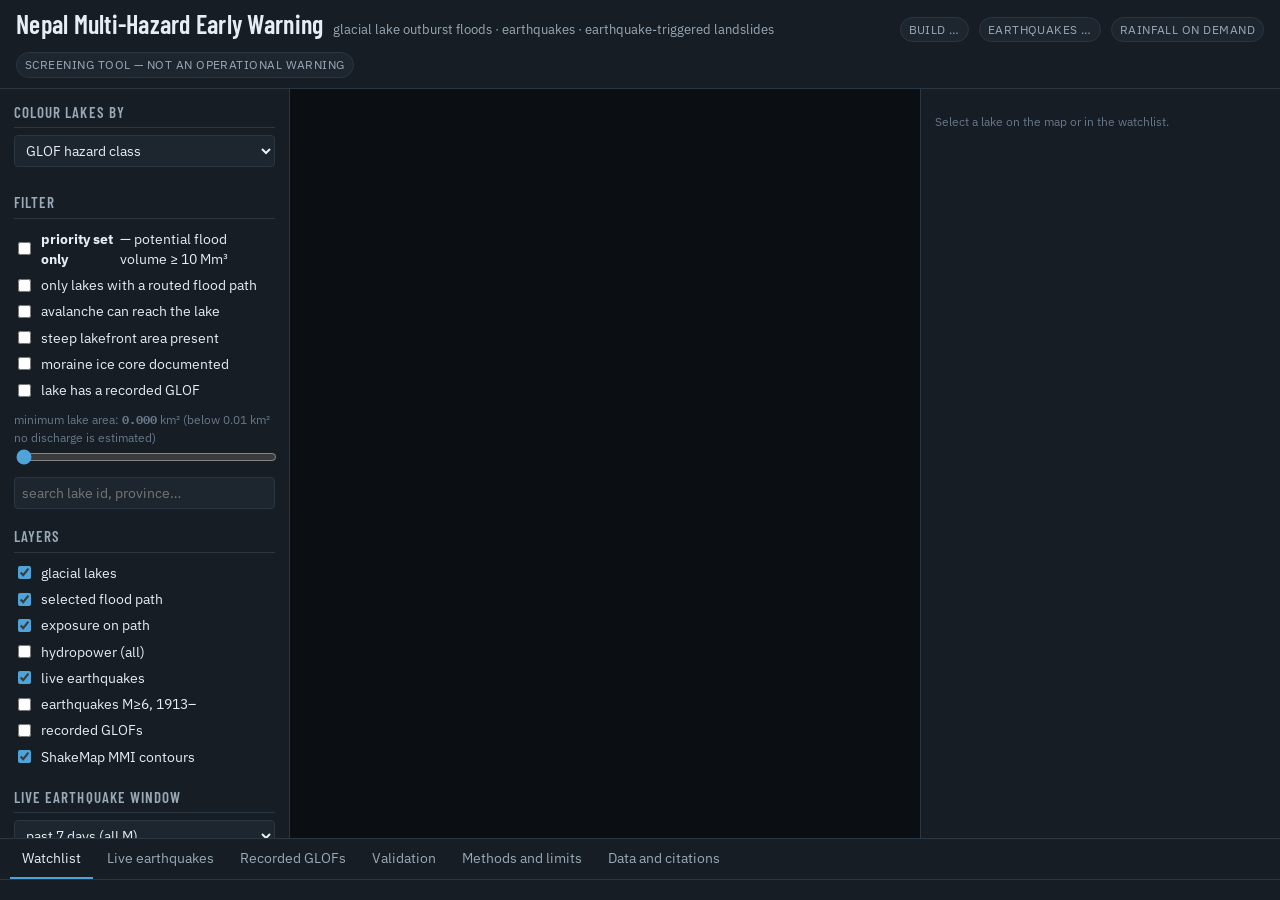
==== src/template.html @ f64e6193 "Add files via upload" ====
<!DOCTYPE html>
<html lang="en">
<head>
<meta charset="utf-8">
<meta name="viewport" content="width=device-width, initial-scale=1">
<title>Nepal Multi-Hazard Early Warning — glacial lakes, earthquakes, landslides</title>
<meta name="description" content="Screening-level early warning system for glacial lake outburst floods, earthquakes and earthquake-triggered landslides in Nepal. Built from published methods on open data.">
<link rel="icon" href="data:image/svg+xml,%3Csvg xmlns='http://www.w3.org/2000/svg' viewBox='0 0 32 32'%3E%3Crect width='32' height='32' fill='%230f1419'/%3E%3Cpath d='M3 24 L11 9 L17 19 L21 13 L29 24 Z' fill='%234ea3d8'/%3E%3Ccircle cx='11' cy='13' r='2.6' fill='%23e0b83a'/%3E%3C/svg%3E">
<link rel="preconnect" href="https://fonts.googleapis.com">
<link rel="preconnect" href="https://fonts.gstatic.com" crossorigin>
<link href="https://fonts.googleapis.com/css2?family=Barlow+Condensed:wght@400;500;600&family=IBM+Plex+Sans:wght@400;450;600&family=IBM+Plex+Mono:wght@400;500&display=swap" rel="stylesheet">
<link rel="stylesheet" href="vendor/leaflet/leaflet.css">
<style>
:root{
  --bg:#0f1419; --panel:#161d24; --panel2:#1d262f; --line:#2a3642;
  --ink:#e6edf3; --ink2:#9aa9b7; --ink3:#68788a;
  --accent:#4ea3d8; --accent2:#7fd1b9;
  --h-vhigh:#c1352b; --h-high:#e07a2d; --h-mod:#d8bc45; --h-low:#4a7f6e; --h-na:#3c4855;
  --warn:#e0b83a; --bad:#d4544a; --ok:#5fae8f;
}
*{box-sizing:border-box}
html,body{margin:0;height:100%}
body{background:var(--bg);color:var(--ink);font:15px/1.5 "IBM Plex Sans",system-ui,-apple-system,Segoe UI,sans-serif;-webkit-font-smoothing:antialiased}
h1,h2,h3,h4{font-family:"Barlow Condensed",Impact,sans-serif;font-weight:600;letter-spacing:.01em;margin:0}
code,.mono,td.num,.kv b{font-family:"IBM Plex Mono",ui-monospace,Menlo,monospace;font-variant-numeric:tabular-nums}
a{color:var(--accent)}
button,select,input{font:inherit;color:inherit}

#app{display:grid;grid-template-rows:auto 1fr auto;height:100%;min-width:0;overflow:hidden}
header{display:flex;align-items:baseline;gap:10px;flex-wrap:wrap;padding:10px 16px;background:var(--panel);border-bottom:1px solid var(--line);min-width:0}
header h1{font-size:26px;line-height:1.1}
header .sub{color:var(--ink2);font-size:13px}
header .spacer{flex:1}
.pill{font-size:11.5px;letter-spacing:.04em;text-transform:uppercase;padding:3px 8px;border:1px solid var(--line);border-radius:99px;color:var(--ink2);background:var(--panel2);white-space:nowrap}
.pill.live{border-color:#2f5d4a;color:var(--ok)}
.pill.stale{border-color:#5d4a2f;color:var(--warn)}
.pill.err{border-color:#5d2f2f;color:var(--bad)}

main{display:grid;grid-template-columns:290px minmax(0,1fr) 360px;min-height:0;min-width:0}
@media (max-width:1200px){main{grid-template-columns:250px 1fr}#detail{display:none}}
@media (max-width:820px){
  html,body{height:auto}
  #app{height:auto;overflow:visible;display:block}
  main{display:block}
  aside{border-right:0;border-bottom:1px solid var(--line);max-height:none;overflow:visible}
  #detail{display:block;border-left:0;border-top:1px solid var(--line)}
  #map{height:58vh;min-height:320px}
  #bottom{max-height:none;border-top:1px solid var(--line)}
  #tabbody{max-height:60vh}
  header{gap:7px}
  header h1{font-size:21px}
  header .pill{font-size:10.5px;padding:2px 7px}
  #controls section.blk:nth-of-type(n+4){display:none}
}

aside{background:var(--panel);border-right:1px solid var(--line);overflow:auto;padding:12px 14px;min-width:0}
#map{min-width:0}
#detailBody{min-width:0;overflow-wrap:anywhere}
#detail{border-right:0;border-left:1px solid var(--line)}
#detail table{table-layout:fixed}
#detail td:first-child{white-space:normal}
section.blk{margin-bottom:16px}
section.blk>h3{font-size:15px;text-transform:uppercase;letter-spacing:.07em;color:var(--ink2);margin-bottom:7px;border-bottom:1px solid var(--line);padding-bottom:4px}
label.row{display:flex;align-items:center;gap:7px;padding:3px 0;font-size:13.5px;cursor:pointer}
label.row input{accent-color:var(--accent)}
select,input[type=search]{width:100%;background:var(--panel2);border:1px solid var(--line);border-radius:4px;padding:5px 7px;font-size:13.5px}
input[type=range]{width:100%;accent-color:var(--accent)}
.legend{display:flex;flex-direction:column;gap:3px;font-size:13px}
.legend i{width:13px;height:13px;border-radius:3px;display:inline-block;margin-right:7px;vertical-align:-2px}
.muted{color:var(--ink3);font-size:12px;line-height:1.45}

#map{background:#0b0f13}
.leaflet-container{background:#0b0f13;font:inherit}
.leaflet-popup-content-wrapper,.leaflet-popup-tip{background:var(--panel2);color:var(--ink);border:1px solid var(--line);box-shadow:0 6px 22px rgba(0,0,0,.5)}
.leaflet-popup-content{margin:9px 11px;font-size:13px}
.leaflet-bar a{background:var(--panel2);color:var(--ink);border-color:var(--line)}
.leaflet-bar a:hover{background:var(--panel)}
.leaflet-control-attribution{background:rgba(15,20,25,.82)!important;color:var(--ink3)!important;font-size:10.5px}
.leaflet-control-attribution a{color:var(--ink2)!important}

.hbadge{display:inline-block;padding:1px 7px;border-radius:3px;font-size:11.5px;letter-spacing:.03em;text-transform:uppercase;color:#0f1419;font-weight:600}
.h-vhigh{background:var(--h-vhigh);color:#fff}.h-high{background:var(--h-high)}.h-mod{background:var(--h-mod)}
.h-low{background:var(--h-low);color:#fff}.h-na{background:var(--h-na);color:var(--ink2)}

.kv{display:grid;grid-template-columns:minmax(0,1fr) auto;gap:2px 10px;font-size:13px;margin:6px 0}
.kv span{color:var(--ink2)}
.kv b{font-weight:500}
.band{color:var(--ink3);font-size:11.5px}

#bottom{background:var(--panel);border-top:1px solid var(--line);max-height:42vh;display:flex;flex-direction:column;min-width:0}
#tabs{display:flex;gap:2px;padding:0 10px;border-bottom:1px solid var(--line);flex-wrap:wrap}
#tabs button{background:none;border:0;border-bottom:2px solid transparent;padding:9px 12px;color:var(--ink2);cursor:pointer;font-size:13.5px}
#tabs button.on{color:var(--ink);border-bottom-color:var(--accent)}
#tabbody{overflow:auto;padding:10px 14px;min-width:0;max-width:100%}
table{width:100%;border-collapse:collapse;font-size:12.5px}
th,td{text-align:left;padding:4px 8px;border-bottom:1px solid var(--line);white-space:nowrap}
th{position:sticky;top:0;background:var(--panel);color:var(--ink2);font-weight:500;cursor:pointer;font-size:11.5px;letter-spacing:.04em;text-transform:uppercase;z-index:2}
td.num{text-align:right}
tbody tr:hover{background:var(--panel2);cursor:pointer}
tbody tr.sel{background:#1f2f3c}
.prose{max-width:82ch;font-size:13.5px;color:var(--ink)}
.prose h4{font-size:15px;margin:14px 0 4px;color:var(--ink)}
.prose p{margin:6px 0;color:var(--ink2)}
.prose ul{margin:6px 0 6px 18px;padding:0;color:var(--ink2)}
.prose li{margin:3px 0}
.prose .cite{color:var(--ink3);font-size:12.5px}
.callout{border-left:3px solid var(--warn);background:#1b1e14;padding:9px 12px;margin:10px 0;color:#e8dfae;font-size:13px}
.callout.bad{border-color:var(--bad);background:#1e1514;color:#f0cbc6}
.spark{display:block;width:100%;height:44px}
.btn{background:var(--panel2);border:1px solid var(--line);border-radius:4px;padding:4px 9px;font-size:12.5px;cursor:pointer;color:var(--ink2)}
.btn:hover{color:var(--ink);border-color:var(--accent)}
.eqdot{border-radius:50%;border:1px solid rgba(255,255,255,.55)}
.loading{color:var(--ink3);font-size:12.5px}
</style>
</head>
<body>
<div id="app">
<header>
  <h1>Nepal Multi-Hazard Early Warning</h1>
  <span class="sub">glacial lake outburst floods &middot; earthquakes &middot; earthquake-triggered landslides</span>
  <span class="spacer"></span>
  <span class="pill" id="pill-build">build …</span>
  <span class="pill" id="pill-eq">earthquakes …</span>
  <span class="pill" id="pill-rain">rainfall on demand</span>
  <span class="pill" id="pill-screen">screening tool — not an operational warning</span>
</header>

<main>
  <aside id="controls">
    <section class="blk">
      <h3>Colour lakes by</h3>
      <select id="colourBy">
        <option value="hazard">GLOF hazard class</option>
        <option value="risk">Risk (hazard × downstream impact)</option>
        <option value="qp_m3s">Estimated peak discharge</option>
        <option value="pfv_Mm3">Potential flood volume</option>
        <option value="pop_high">People in 1 km corridor</option>
        <option value="priority">Priority set (PFV ≥ 10 Mm³)</option>
      </select>
      <div class="legend" id="legend" style="margin-top:8px"></div>
    </section>

    <section class="blk">
      <h3>Filter</h3>
      <label class="row"><input type="checkbox" id="fPriority"> <b>priority set only</b> — potential flood volume ≥ 10 Mm³</label>
      <label class="row"><input type="checkbox" id="fOnlyRouted"> only lakes with a routed flood path</label>
      <label class="row"><input type="checkbox" id="fAva"> avalanche can reach the lake</label>
      <label class="row"><input type="checkbox" id="fSla"> steep lakefront area present</label>
      <label class="row"><input type="checkbox" id="fIce"> moraine ice core documented</label>
      <label class="row"><input type="checkbox" id="fPast"> lake has a recorded GLOF</label>
      <div style="margin-top:8px">
        <div class="muted">minimum lake area: <b id="areaLbl" class="mono">0.000</b> km² <span class="band">(below 0.01 km² no discharge is estimated)</span></div>
        <input type="range" id="fArea" min="0" max="100" value="0">
      </div>
      <div style="margin-top:6px"><input type="search" id="fSearch" placeholder="search lake id, province…"></div>
      <div class="muted" id="filterCount" style="margin-top:6px"></div>
    </section>

    <section class="blk">
      <h3>Layers</h3>
      <label class="row"><input type="checkbox" id="lLakes" checked> glacial lakes</label>
      <label class="row"><input type="checkbox" id="lRoute" checked> selected flood path</label>
      <label class="row"><input type="checkbox" id="lExp" checked> exposure on path</label>
      <label class="row"><input type="checkbox" id="lHydro"> hydropower (all)</label>
      <label class="row"><input type="checkbox" id="lEq" checked> live earthquakes</label>
      <label class="row"><input type="checkbox" id="lEqHist"> earthquakes M≥6, 1913–</label>
      <label class="row"><input type="checkbox" id="lGlof"> recorded GLOFs</label>
      <label class="row"><input type="checkbox" id="lMmi" checked> ShakeMap MMI contours</label>
    </section>

    <section class="blk">
      <h3>Live earthquake window</h3>
      <select id="eqWindow">
        <option value="day">past 24 hours (all M)</option>
        <option value="week" selected>past 7 days (all M)</option>
        <option value="month">past 30 days (M≥4.5)</option>
      </select>
      <div class="muted" style="margin-top:6px">USGS real-time feeds, fetched by your browser. Nothing is stored.</div>
    </section>

    <section class="blk">
      <h3>What this is</h3>
      <p class="muted">A screening assessment of 1,429 Nepalese glacial lakes built entirely from published methods and open data, combined with live earthquake and precipitation feeds. Every number is reproducible from the pipeline in <code>src/</code>.</p>
      <p class="muted">It is <b>not</b> a forecast and <b>not</b> an operational warning service. See the Methods and limits tab.</p>
    </section>
  </aside>

  <div id="map"></div>

  <aside id="detail">
    <div id="detailBody"><p class="muted">Select a lake on the map or in the watchlist.</p></div>
  </aside>
</main>

<div id="bottom">
  <div id="tabs">
    <button data-tab="watch" class="on">Watchlist</button>
    <button data-tab="live">Live earthquakes</button>
    <button data-tab="glof">Recorded GLOFs</button>
    <button data-tab="valid">Validation</button>
    <button data-tab="methods">Methods and limits</button>
    <button data-tab="sources">Data and citations</button>
  </div>
  <div id="tabbody"></div>
</div>
</div>

<script src="vendor/leaflet/leaflet.js"></script>
<script src="data/summary.js"></script>
<script src="data/lakes.js"></script>
<script src="data/routes.js"></script>
<script src="data/exposure.js"></script>
<script src="data/eq_history.js"></script>
<script src="data/glof_history.js"></script>
<script src="data/validation.js"></script>
<script>
/* ------------------------------------------------------------------ state */
const S = {
  summary: window.SUMMARY || null,
  lakes: (window.LAKES && window.LAKES.features) || [],
  routes: window.ROUTES || {},
  expo: window.EXPOSURE || [],
  eqHist: window.EQ_HISTORY || [],
  glofHist: window.GLOF_HISTORY || [],
  valid: window.VALIDATION || null,
  sel: null, live: [], mmi: null, tab: 'watch', sort: {k:'pfv_Mm3', dir:-1},
};
const expoById = {}; S.expo.forEach(o => expoById[o.i] = o);
const HCLASS = {'very high':'h-vhigh','high':'h-high','moderate':'h-mod','low':'h-low'};
const HCOL = {'very high':'#c1352b','high':'#e07a2d','moderate':'#d8bc45','low':'#4a7f6e'};
const HORD = {'very high':3,'high':2,'moderate':1,'low':0};
const fmt = (v,d=0) => (v===null||v===undefined||Number.isNaN(v)) ? '—'
  : Number(v).toLocaleString('en-GB',{maximumFractionDigits:d, minimumFractionDigits:d});
const esc = s => String(s==null?'':s).replace(/[&<>"]/g, c => ({'&':'&amp;','<':'&lt;','>':'&gt;','"':'&quot;'}[c]));

/* ------------------------------------------------------------------- map */
const map = L.map('map', {preferCanvas:true, zoomControl:true, worldCopyJump:false})
  .setView([28.3, 84.2], 7);
L.tileLayer('https://{s}.basemaps.cartocdn.com/dark_all/{z}/{x}/{y}{r}.png', {
  maxZoom:17, attribution:'&copy; OpenStreetMap contributors &copy; CARTO | lakes: Nepal Cryosphere Inventory | DEM: Copernicus GLO-30 | rivers: HydroRIVERS | population: WorldPop | earthquakes: USGS'
}).addTo(map);

const gLakes = L.layerGroup().addTo(map);
const gRoute = L.layerGroup().addTo(map);
const gExp   = L.layerGroup().addTo(map);
const gHydro = L.layerGroup();
const gEq    = L.layerGroup().addTo(map);
const gEqH   = L.layerGroup();
const gGlof  = L.layerGroup();
const gMmi   = L.layerGroup().addTo(map);

/* ---------------------------------------------------------------- colour */
function scaleColour(v, stops, cols){
  if (v === null || v === undefined) return '#3c4855';
  for (let i = stops.length-1; i >= 0; i--) if (v >= stops[i]) return cols[i];
  return cols[0];
}
const SEQ = ['#2b4a5c','#356b7d','#4ea3d8','#e0b83a','#e07a2d','#c1352b'];
const SCALES = {
  qp_m3s:  {stops:[0,250,1000,3000,8000,20000], unit:'m³/s', label:'Peak discharge (median estimate)'},
  pfv_Mm3: {stops:[0,1,5,10,25,50],             unit:'Mm³',  label:'Potential flood volume (Fujita et al. 2013)'},
  pop_high:{stops:[0,1000,10000,50000,200000,500000], unit:'people', label:'People within 1 km of the routed path'},
};
function lakeColour(p){
  const by = S.colourBy;
  if (by === 'hazard') return HCOL[p.hazard] || '#3c4855';
  if (by === 'risk')   return HCOL[p.risk]   || '#3c4855';
  if (by === 'priority') return p.priority ? '#c1352b' : '#3c4855';
  const sc = SCALES[by];
  return scaleColour(p[by], sc.stops, SEQ);
}
function drawLegend(){
  const by = S.colourBy, el = document.getElementById('legend');
  if (by === 'hazard' || by === 'risk'){
    el.innerHTML = ['very high','high','moderate','low'].map(k =>
      `<div><i style="background:${HCOL[k]}"></i>${k}</div>`).join('')
      + `<div><i style="background:#3c4855"></i>not assessed</div>`
      + (by==='risk' ? `<p class="muted">Risk needs a routed flood path; lakes without one are shown unassessed.</p>` : '');
  } else if (by === 'priority'){
    el.innerHTML = `<div><i style="background:#c1352b"></i>PFV ≥ 10 Mm³ — investigate</div>`
      + `<div><i style="background:#3c4855"></i>below the threshold</div>`
      + `<p class="muted">Fujita et al. (2013) identified 49 Himalayan lakes above 10 Mm³, "a comparable volume to that of recorded major GLOFs", and propose this as the screening criterion for which lakes need detailed investigation. A potential flood volume of zero means the DEM finds no steep lakefront — see the Validation tab for why that is not the same as safe.</p>`;
  } else {
    const sc = SCALES[by];
    el.innerHTML = `<div class="muted" style="margin-bottom:4px">${sc.label}</div>` +
      sc.stops.map((s,i) => `<div><i style="background:${SEQ[i]}"></i>≥ ${fmt(s)} ${sc.unit}</div>`).reverse().join('')
      + `<div><i style="background:#3c4855"></i>no estimate</div>`;
  }
}

/* --------------------------------------------------------------- filters */
function passes(p){
  const f = S.filters;
  if (f.priority && !p.priority) return false;
  if (f.routed && !S.routes[p.id]) return false;
  if (f.ava && !p.avalanche) return false;
  if (f.sla && !(p.sla_area_km2 > 0)) return false;
  if (f.ice && !p.ice_cored) return false;
  if (f.past && !p.past_glof) return false;
  if (p.area_km2 < f.area) return false;
  if (f.q){
    const hay = `${p.id} ${p.name||''} ${p.prov||''} ${p.district||''} ${p.typ||''} ${p.hazard||''}`.toLowerCase();
    if (!hay.includes(f.q)) return false;
  }
  return true;
}
function readFilters(){
  const areaMax = 0.5, v = +document.getElementById('fArea').value;
  const area = areaMax*Math.pow(v/100, 2);
  document.getElementById('areaLbl').textContent = area.toFixed(3);
  S.filters = {
    priority: document.getElementById('fPriority').checked,
    routed: document.getElementById('fOnlyRouted').checked,
    ava: document.getElementById('fAva').checked,
    sla: document.getElementById('fSla').checked,
    ice: document.getElementById('fIce').checked,
    past: document.getElementById('fPast').checked,
    area, q: document.getElementById('fSearch').value.trim().toLowerCase(),
  };
}

/* ----------------------------------------------------------- lake layer */
let lakeLayer = null;
function renderLakes(){
  gLakes.clearLayers();
  const shown = S.lakes.filter(f => passes(f.properties));
  S.shown = shown;
  document.getElementById('filterCount').textContent =
    `${shown.length} of ${S.lakes.length} lakes shown`;
  if (!document.getElementById('lLakes').checked) { renderTab(); return; }
  lakeLayer = L.geoJSON({type:'FeatureCollection', features:shown}, {
    renderer: L.canvas({padding:0.4}),
    style: f => ({color:'#0b0f13', weight:0.6, fillColor:lakeColour(f.properties),
                  fillOpacity:0.92, opacity:0.9}),
    onEachFeature: (f, lyr) => {
      lyr.on('click', () => select(f.properties.id));
      lyr.bindTooltip(() => tip(f.properties), {sticky:true, direction:'top'});
    }
  }).addTo(gLakes);
  renderTab();
}
function tip(p){
  return `<b>${esc(p.name || p.id)}</b><br>${fmt(p.area_km2,3)} km² · ${fmt(p.z)} m`
    + `<br>hazard <span class="hbadge ${HCLASS[p.hazard]}">${p.hazard}</span>`
    + (p.risk ? ` risk <span class="hbadge ${HCLASS[p.risk]}">${p.risk}</span>` : '')
    + (p.qp_m3s ? `<br>Qp ≈ ${fmt(p.qp_m3s)} m³/s` : '');
}

/* -------------------------------------------------------- selection pane */
function select(id, fly){
  S.sel = id;
  const f = S.lakes.find(x => x.properties.id === id);
  if (!f) return;
  const p = f.properties, r = S.routes[id];
  gRoute.clearLayers(); gExp.clearLayers();
  if (r && document.getElementById('lRoute').checked){
    L.polyline(r.path.map(c => [c[1], c[0]]), {color:'#4ea3d8', weight:3, opacity:.9})
      .addTo(gRoute);
    L.polyline(r.path.map(c => [c[1], c[0]]), {color:'#4ea3d8', weight:11, opacity:.14})
      .addTo(gRoute);
  }
  if (r && document.getElementById('lExp').checked){
    (r.exp||[]).forEach(([i, km, off]) => {
      const o = expoById[i]; if (!o) return;
      const col = {hydropower:'#e0b83a', health:'#7fd1b9', places:'#e6edf3',
                   bridges:'#9aa9b7', borders:'#c9a0dc'}[o.kind] || '#9aa9b7';
      L.circleMarker([o.lat, o.lon], {radius:o.kind==='hydropower'?6:4, color:'#0b0f13',
        weight:1, fillColor:col, fillOpacity:.95, className:'eqdot'})
        .bindPopup(`<b>${esc(o.name||o.sub||o.kind)}</b><br>${esc(o.kind)}${o.sub?' · '+esc(o.sub):''}`
          + `<br>${fmt(km,1)} km downstream, ${fmt(off)} m from channel`
          + `<br>arrival ${travelText(km)}`)
        .addTo(gExp);
    });
  }
  if (fly){
    const b = L.geoJSON(f).getBounds();
    map.fitBounds(r ? L.latLngBounds(b).extend(L.polyline(r.path.map(c=>[c[1],c[0]])).getBounds()) : b,
      {padding:[40,40], maxZoom:12});
  }
  renderDetail(p, r);
  renderTab();
}
function travelText(km){
  const vs = (S.summary && S.summary.thresholds.front_velocity_ms) || [2,5,10];
  const t = v => { const m = km*1000/v/60; return m < 90 ? `${m.toFixed(0)} min` : `${(m/60).toFixed(1)} h`; };
  return `${t(vs[vs.length-1])}–${t(vs[0])} (central ${t(vs[1])})`;
}

function renderDetail(p, r){
  const el = document.getElementById('detailBody');
  const trig = [];
  if (p.avalanche) trig.push(`snow/ice avalanche can reach the lake${p.ava_volume_Mm3?` (≈${fmt(p.ava_volume_Mm3,2)} Mm³ source)`:''}`);
  if (p.rockfall)  trig.push('rockfall/landslide can reach the lake');
  if (p.upstream_glof) trig.push('another glacial lake lies upstream');
  if (p.sla_area_km2 > 0) trig.push(`steep lakefront area ${fmt(p.sla_area_km2,3)} km² (max ${fmt(p.sla_max_angle,1)}°)`);
  if (p.ice_cored) trig.push('moraine ice core documented in the literature');

  el.innerHTML = `
   <h2 style="font-size:20px">${esc(p.name || p.id)}</h2>
   ${p.name?`<div class="band mono">${esc(p.id)}</div>`:''}
   <div class="muted">${esc(p.typ||'glacial lake')} · ${esc(p.district||'—')} district, ${esc(p.prov||'—')} · ${fmt(p.z)} m a.s.l.</div>
   <div style="margin:8px 0">
     <span class="hbadge ${HCLASS[p.hazard]}">hazard ${p.hazard}</span>
     ${p.impact?`<span class="hbadge ${HCLASS[p.impact]}">impact ${p.impact}</span>`:''}
     ${p.risk?`<span class="hbadge ${HCLASS[p.risk]}">risk ${p.risk}</span>`:''}
     ${p.priority?`<span class="hbadge h-vhigh">priority set</span>`:''}
   </div>

   <section class="blk"><h3>Triggers identified</h3>
     ${trig.length ? `<ul style="margin:4px 0 0 18px;padding:0;font-size:13px;color:var(--ink2)">${trig.map(t=>`<li>${t}</li>`).join('')}</ul>`
       : `<p class="muted">No trigger mechanism identified from terrain. Buried ice in the moraine is not assessable from a DEM, so this is a lower bound.</p>`}
   </section>

   <section class="blk"><h3>If it drained</h3>
     <div class="kv">
       <span>lake area</span><b>${fmt(p.area_km2,3)} km²</b>
       <span>maximum depth</span><b>${fmt(p.depth_m)} m</b>
       <span class="band">95% interval</span><span class="band">${fmt(p.depth_lo)}–${fmt(p.depth_hi)} m</span>
       <span>lake volume</span><b>${fmt(p.volume_Mm3,1)} Mm³</b>
       <span>potential flood volume</span><b>${fmt(p.pfv_Mm3,1)} Mm³</b>
       <span class="band">±26% (Fujita et al. 2013)</span><span class="band">${fmt(p.pfv_lo_Mm3,1)}–${fmt(p.pfv_hi_Mm3,1)} Mm³</span>
       <span class="band">lowering height Hp${p.hp_capped?' (≥ search limit)':''}</span><span class="band">${fmt(p.hp_m,1)} m · Dm ${fmt(p.dm_fujita_m,1)} m</span>
       <span>peak discharge</span><b>${fmt(p.qp_m3s)} m³/s</b>
       <span class="band">95% interval</span><span class="band">${fmt(p.qp_lo)}–${fmt(p.qp_hi)} m³/s</span>
       ${p.qp_over_mean_flow?`<span>versus mean river flow</span><b>×${fmt(p.qp_over_mean_flow)}</b>`:''}
     </div>
     <p class="muted">Two independent volume estimates are shown because they disagree by design: the lake volume comes from a bathymetric depth–area regression, the potential flood volume from how far the lake surface could fall before its steep lakefront disappears.</p>
   </section>

   ${r ? `
   <section class="blk"><h3>Downstream</h3>
     <div class="kv">
       <span>routed path</span><b>${fmt(r.km,1)} km</b>
       <span>people within 1 km</span><b>${fmt(p.pop_low)}–${fmt(p.pop_high)}</b>
       <span>settlements</span><b>${fmt(p.n_settlements)}</b>
       <span>hydropower</span><b>${fmt(p.n_hydropower)}</b>
       <span>health facilities</span><b>${fmt(p.n_health)}</b>
       <span>bridges</span><b>${fmt(p.n_bridges)}</b>
     </div>
     <table style="margin-top:6px"><thead><tr><th>place</th><th>km</th><th>arrival</th></tr></thead><tbody>
     ${(r.exp||[]).filter(([i])=>{const o=expoById[i];return o && (o.kind==='places'||o.kind==='hydropower'||o.kind==='health') && o.name;})
        .slice(0,14).map(([i,km]) => {const o=expoById[i];
          return `<tr><td>${esc(o.name)} <span class="band">${esc(o.sub||o.kind)}</span></td><td class="num">${fmt(km,1)}</td><td class="num">${travelText(km)}</td></tr>`;}).join('')
       || `<tr><td colspan="3" class="muted">No named settlement, clinic or plant mapped within 1 km of the path.</td></tr>`}
     </tbody></table>
     <p class="muted">Arrival times are path length divided by a constant surge-front velocity of 10, 5 and 2 m s⁻¹. The 4–5 m s⁻¹ central figure is the observed front velocity of the 1985 Dig Tsho flood. No attenuation or channel storage is modelled.</p>
   </section>` : `<section class="blk"><h3>Downstream</h3><p class="muted">No flood path was routed for this lake: its hazard class and size put it below the routing threshold.</p></section>`}

   <section class="blk"><h3>Rainfall and shaking</h3>
     <div id="wx"><button class="btn" id="wxBtn">load 7-day rainfall for this lake</button></div>
     <div class="kv" style="margin-top:8px">
       <span>catalogued M≥5 within 50 km</span><b>${fmt(p.eq_n_m5_within_50km)}</b>
       <span>catalogued M≥6 within 100 km</span><b>${fmt(p.eq_n_m6_within_100km)}</b>
       <span>nearest catalogued M≥6</span><b>${fmt(p.eq_nearest_m6_km,1)} km</b>
     </div>
   </section>

   <section class="blk"><h3>Lake change</h3>
     <div class="kv">
       <span>area change</span><b>${p.area_change_pct==null?'—':fmt(p.area_change_pct,1)+' %'}</b>
       <span>class</span><b>${esc(p.change_class||'—')}</b>
       <span>distance to glacier</span><b>${p.dist_glacier_m==null?'—':fmt(p.dist_glacier_m)+' m'}</b>
       <span>recorded GLOF</span><b>${p.past_glof?'yes':'no'}</b>
     </div>
   </section>`;

  const btn = document.getElementById('wxBtn');
  if (btn) btn.onclick = () => loadRain(p);
}

/* ----------------------------------------------------------- rainfall */
async function loadRain(p){
  const f = S.lakes.find(x => x.properties.id === p.id);
  const c = L.geoJSON(f).getBounds().getCenter();
  const box = document.getElementById('wx');
  box.innerHTML = '<span class="loading">fetching Open-Meteo…</span>';
  const url = `${(S.summary&&S.summary.live_feeds.open_meteo)||'https://api.open-meteo.com/v1/forecast'}`
    + `?latitude=${c.lat.toFixed(3)}&longitude=${c.lng.toFixed(3)}`
    + `&daily=precipitation_sum,temperature_2m_max&past_days=7&forecast_days=5&timezone=Asia%2FKathmandu`;
  try{
    const r = await fetch(url); if (!r.ok) throw new Error('HTTP '+r.status);
    const d = await r.json();
    const days = d.daily.time, pr = d.daily.precipitation_sum, tx = d.daily.temperature_2m_max;
    const sum7 = pr.slice(0,7).reduce((a,b)=>a+(b||0),0);
    const f5 = pr.slice(7).reduce((a,b)=>a+(b||0),0);
    box.innerHTML = `<div class="kv"><span>rain, past 7 days</span><b>${fmt(sum7,1)} mm</b>`
      + `<span>rain, next 5 days</span><b>${fmt(f5,1)} mm</b>`
      + `<span>max temp today</span><b>${fmt(tx[7],1)} °C</b></div>`
      + sparkline(days, pr)
      + `<p class="muted">Open-Meteo daily precipitation at the lake centre, ${d.elevation} m model elevation. Rainfall is context: no rainfall–failure threshold is applied here, because none is established for moraine dams in Nepal.</p>`;
  } catch(e){
    box.innerHTML = `<span class="loading">rainfall unavailable (${esc(e.message)})</span>`;
  }
}
function sparkline(days, pr){
  const w = 320, h = 44, m = Math.max(1, ...pr.map(v=>v||0));
  const bw = w/pr.length;
  const bars = pr.map((v,i) => {
    const bh = (v||0)/m*(h-12);
    const past = i < 7;
    return `<rect x="${(i*bw+1).toFixed(1)}" y="${(h-2-bh).toFixed(1)}" width="${(bw-2).toFixed(1)}"
      height="${bh.toFixed(1)}" fill="${past?'#4ea3d8':'#7fd1b9'}" opacity="${past?0.9:0.65}"></rect>`;
  }).join('');
  return `<svg class="spark" viewBox="0 0 ${w} ${h}" preserveAspectRatio="none">${bars}
    <line x1="${(7*bw).toFixed(1)}" y1="0" x2="${(7*bw).toFixed(1)}" y2="${h}" stroke="#68788a" stroke-dasharray="2 2"></line>
    </svg><div class="band">blue = observed, green = forecast, dashed line = today; peak ${fmt(m,1)} mm/day</div>`;
}

/* --------------------------------------------------- live earthquakes */
async function loadEq(){
  const win = document.getElementById('eqWindow').value;
  const pill = document.getElementById('pill-eq');
  pill.className = 'pill'; pill.textContent = 'earthquakes: fetching…';
  const url = (S.summary && S.summary.live_feeds.usgs[win])
    || `https://earthquake.usgs.gov/earthquakes/feed/v1.0/summary/all_${win}.geojson`;
  try{
    const r = await fetch(url, {cache:'no-store'}); if (!r.ok) throw new Error('HTTP '+r.status);
    const gj = await r.json();
    const bb = [79.9, 26.2, 88.3, 30.6];
    S.live = gj.features.filter(f => {
      const c = f.geometry.coordinates;
      return c[0]>=bb[0]-2 && c[0]<=bb[2]+2 && c[1]>=bb[1]-2 && c[1]<=bb[3]+2;
    }).sort((a,b) => b.properties.time - a.properties.time);
    pill.className = 'pill live';
    pill.textContent = `${S.live.length} earthquake${S.live.length===1?'':'s'} in window`;
    drawEq(); renderTab();
    const big = S.live.filter(f => f.properties.mag >= 4.5)[0];
    if (big) loadEventDetail(big);
  } catch(e){
    pill.className = 'pill err'; pill.textContent = 'earthquake feed unavailable';
    S.live = []; drawEq(); renderTab();
  }
}
function magRadius(m){ return Math.max(3, 2.1*Math.max(0.5, m)); }
function magColour(m){ return m>=6?'#c1352b':m>=5?'#e07a2d':m>=4?'#d8bc45':'#7fd1b9'; }
function drawEq(){
  gEq.clearLayers();
  if (!document.getElementById('lEq').checked) return;
  S.live.forEach(f => {
    const c = f.geometry.coordinates, p = f.properties;
    L.circleMarker([c[1], c[0]], {radius:magRadius(p.mag), color:'#0b0f13', weight:1,
      fillColor:magColour(p.mag), fillOpacity:.85})
      .bindPopup(`<b>M ${fmt(p.mag,1)}</b> ${esc(p.place||'')}<br>${new Date(p.time).toISOString().replace('T',' ').slice(0,16)} UTC`
        + `<br>depth ${fmt(c[2],1)} km`
        + `<br><a href="${p.url}" target="_blank" rel="noopener">USGS event page</a>`)
      .addTo(gEq);
  });
}
async function loadEventDetail(f){
  try{
    const d = await (await fetch(f.properties.detail)).json();
    const prods = d.properties.products || {};
    const gf = (prods['ground-failure']||[])[0];
    S.gf = gf ? {
      landslide_alert: gf.properties['landslide-alert'],
      landslide_value: gf.properties['landslide-hazard-alert-value'],
      landslide_pop: gf.properties['landslide-population-alert-value'],
      liq_alert: gf.properties['liquefaction-alert'],
      event: `M ${f.properties.mag} ${f.properties.place}`,
      url: f.properties.url,
    } : null;
    const sm = (prods['shakemap']||[])[0];
    if (sm && sm.contents['download/cont_mmi.json']){
      const mj = await (await fetch(sm.contents['download/cont_mmi.json'].url)).json();
      S.mmi = {event:`M ${f.properties.mag} ${f.properties.place}`, gj:mj};
      drawMmi();
    }
    renderTab();
  } catch(e){ /* product not available for this event */ }
}
function drawMmi(){
  gMmi.clearLayers();
  if (!S.mmi || !document.getElementById('lMmi').checked) return;
  L.geoJSON(S.mmi.gj, {
    style: ft => ({color: ft.properties.color || '#e0b83a', weight:1.4, opacity:.85, fill:false}),
    onEachFeature: (ft, l) => l.bindTooltip(`MMI ${ft.properties.value} — ${esc(S.mmi.event)}`)
  }).addTo(gMmi);
}

/* -------------------------------------------------------- static layers */
function drawStatics(){
  gHydro.clearLayers(); gEqH.clearLayers(); gGlof.clearLayers();
  if (document.getElementById('lHydro').checked){
    S.expo.filter(o => o.kind === 'hydropower').forEach(o =>
      L.circleMarker([o.lat, o.lon], {radius:4, color:'#0b0f13', weight:1,
        fillColor:'#e0b83a', fillOpacity:.9})
        .bindPopup(`<b>${esc(o.name||'hydropower')}</b><br>${o.capacity_mw?fmt(o.capacity_mw,1)+' MW':'capacity not tagged'}`)
        .addTo(gHydro));
  }
  if (document.getElementById('lEqHist').checked){
    S.eqHist.filter(e => e.mag >= 6).forEach(e =>
      L.circleMarker([e.lat, e.lon], {radius:magRadius(e.mag), color:'#c1352b', weight:1.2,
        fillColor:'#c1352b', fillOpacity:.22})
        .bindPopup(`<b>M ${fmt(e.mag,1)}</b> ${esc(e.place||'')}<br>${new Date(e.time).getUTCFullYear()} · depth ${fmt(e.depth_km,0)} km`)
        .addTo(gEqH));
  }
  if (document.getElementById('lGlof').checked){
    S.glofHist.forEach(g =>
      L.circleMarker([g.lat, g.lon], {radius:5, color:'#fff', weight:1,
        fillColor:'#7fd1b9', fillOpacity:.85})
        .bindPopup(`<b>${esc(g.lake)}</b> ${g.year?fmt(g.year):''}`
          + `<br>${esc(g.lake_type||'')} ${esc(g.mechanism?'· '+g.mechanism:'')}`
          + `<br>basin ${esc(g.basin||'—')}`
          + (g.lives?`<br>lives lost ${fmt(g.lives)}`:'')
          + (g.discharge?`<br>reported discharge ${fmt(g.discharge)} m³/s`:''))
        .addTo(gGlof));
  }
}

/* ------------------------------------------------------------- tabs */
function renderTab(){
  const b = document.getElementById('tabbody');
  if (S.tab === 'watch')       b.innerHTML = tabWatch();
  else if (S.tab === 'live')   b.innerHTML = tabLive();
  else if (S.tab === 'glof')   b.innerHTML = tabGlof();
  else if (S.tab === 'valid')  b.innerHTML = tabValid();
  else if (S.tab === 'methods')b.innerHTML = tabMethods();
  else                         b.innerHTML = tabSources();
  b.querySelectorAll('th[data-k]').forEach(th => th.onclick = () => {
    const k = th.dataset.k;
    S.sort = {k, dir: (S.sort.k === k ? -S.sort.dir : -1)};
    renderTab();
  });
  b.querySelectorAll('tr[data-id]').forEach(tr => tr.onclick = () => select(tr.dataset.id, true));
  const dl = b.querySelector('#dlCsv'); if (dl) dl.onclick = downloadCsv;
}
const WCOLS = [
  ['name','lake','t'], ['id','inventory id','t'], ['district','district','t'], ['prov','province','t'], ['area_km2','area km²','n2'], ['z','m a.s.l.','n0'],
  ['hazard','hazard','h'], ['impact','impact','h'], ['risk','risk','h'],
  ['qp_m3s','Qp m³/s','n0'], ['pfv_Mm3','PFV Mm³','n1'], ['priority','priority','b'], ['route_km','path km','n1'],
  ['pop_high','people ≤1 km','n0'], ['n_hydropower','hydro','n0'], ['n_settlements','settl.','n0'],
];
function sortVal(p, k){
  if (k==='hazard'||k==='impact'||k==='risk') return HORD[p[k]] ?? -1;
  if (k==='priority') return p.priority ? 1 : 0;
  const v = p[k]; return (typeof v === 'number') ? v : (v==null ? '' : String(v));
}
function tabWatch(){
  const rows = (S.shown||[]).map(f=>f.properties).slice();
  rows.sort((a,b)=>{ const x=sortVal(a,S.sort.k), y=sortVal(b,S.sort.k);
    return (x<y?-1:x>y?1:0)*S.sort.dir; });
  const top = rows.slice(0,400);
  return `<div style="display:flex;align-items:center;gap:10px;margin-bottom:6px">
      <span class="muted">${rows.length} lakes after filtering — showing first ${top.length}, sorted by ${esc(S.sort.k)}</span>
      <button class="btn" id="dlCsv">download filtered set as CSV</button></div>
    <table><thead><tr>${WCOLS.map(([k,l])=>`<th data-k="${k}">${l}</th>`).join('')}</tr></thead><tbody>
    ${top.map(p=>`<tr data-id="${esc(p.id)}" class="${p.id===S.sel?'sel':''}">${WCOLS.map(([k,,t])=>{
      const v=p[k];
      if (t==='h') return `<td>${v?`<span class="hbadge ${HCLASS[v]}">${v}</span>`:'—'}</td>`;
      if (t==='b') return `<td>${v?'<span class="hbadge h-vhigh">yes</span>':'<span class="band">—</span>'}</td>`;
      if (t==='t') return `<td>${esc(v||'—')}</td>`;
      return `<td class="num">${fmt(v, +t.slice(1))}</td>`;
    }).join('')}</tr>`).join('')}</tbody></table>`;
}
function downloadCsv(){
  const rows = (S.shown||[]).map(f=>f.properties);
  const keys = Object.keys(rows[0]||{});
  const csv = [keys.join(',')].concat(rows.map(r => keys.map(k => {
    const v = r[k]; return (v==null) ? '' : (/[",\n]/.test(String(v)) ? `"${String(v).replace(/"/g,'""')}"` : v);
  }).join(','))).join('\n');
  const a = document.createElement('a');
  a.href = URL.createObjectURL(new Blob([csv], {type:'text/csv'}));
  a.download = 'nepal_glacial_lake_screening.csv'; a.click();
}
function tabLive(){
  const gf = S.gf;
  let head = '';
  if (gf){
    const col = {red:'bad', orange:'', yellow:'', green:''}[gf.landslide_alert] || '';
    head = `<div class="callout ${col}"><b>USGS ground-failure alert for ${esc(gf.event)}</b> —
      landslide alert <b>${esc(gf.landslide_alert||'n/a')}</b>, aggregate hazard ${esc(gf.landslide_value||'—')},
      estimated population in landslide-hazard areas ${esc(gf.landslide_pop||'—')};
      liquefaction alert ${esc(gf.liq_alert||'n/a')}.
      <a href="${esc(gf.url)}" target="_blank" rel="noopener">USGS event page</a>.
      <div class="band">This is the USGS operational run of the Nowicki Jessee et al. (2018) landslide model, not our calculation.</div></div>`;
  }
  if (!S.live.length) return head + `<p class="muted">No earthquakes in the selected window inside the Nepal region, or the feed could not be reached.</p>`;
  return head + `<table><thead><tr><th>time UTC</th><th>M</th><th>depth km</th><th>place</th><th>lakes within 50 km</th></tr></thead><tbody>
   ${S.live.slice(0,120).map(f=>{
     const c=f.geometry.coordinates, p=f.properties;
     const n = S.lakes.filter(l=>{const g=l.geometry.coordinates[0][0];
       return hav(c[0],c[1],g[0],g[1])<=50;}).length;
     return `<tr><td class="mono">${new Date(p.time).toISOString().replace('T',' ').slice(0,16)}</td>
       <td class="num">${fmt(p.mag,1)}</td><td class="num">${fmt(c[2],1)}</td>
       <td>${esc(p.place||'')}</td><td class="num">${n}</td></tr>`;}).join('')}
   </tbody></table>
   <p class="muted">Earthquake shaking is a documented trigger for both moraine failure and rock/ice avalanche into lakes. The count is proximity only — no triggering probability is asserted.</p>`;
}
function hav(lo1,la1,lo2,la2){
  const R=6371, r=Math.PI/180;
  const a=Math.sin((la2-la1)*r/2)**2 + Math.cos(la1*r)*Math.cos(la2*r)*Math.sin((lo2-lo1)*r/2)**2;
  return 2*R*Math.asin(Math.sqrt(a));
}
function tabGlof(){
  const g = S.glofHist.slice().sort((a,b)=>(b.year||0)-(a.year||0));
  return `<p class="muted">${g.length} GLOF records for Nepal in HMAGLOFDB v4.0 (ICIMOD). These are the events the record contains, not all events that occurred.</p>
   <table><thead><tr><th>year</th><th>lake</th><th>glacier</th><th>basin</th><th>type</th><th>mechanism</th><th>lives</th><th>discharge m³/s</th></tr></thead><tbody>
   ${g.map(e=>`<tr><td class="num">${e.year?fmt(e.year):'—'}</td><td>${esc(e.lake)}</td><td>${esc(e.glacier)}</td>
     <td>${esc(e.basin)}</td><td>${esc(e.lake_type)}</td><td>${esc(e.mechanism)}</td>
     <td class="num">${e.lives?fmt(e.lives):'—'}</td><td class="num">${e.discharge?fmt(e.discharge):'—'}</td></tr>`).join('')}
   </tbody></table>`;
}
function tabValid(){
  const v = S.valid;
  if (!v) return `<p class="muted">Validation results not built.</p>`;
  return `<div class="prose">
    <h4>Reproduction of published hazard assessments</h4>
    <p>The terrain tests were run against the eight lakes assessed by Rounce et al. (2016), whose published classification is the closest available ground truth. Agreement is reported per criterion, with no parameter tuning.</p>
    <table><thead><tr><th>lake</th><th>avalanche (ours)</th><th>avalanche (published)</th><th>rockfall (ours)</th><th>rockfall (published)</th><th>SLA° ours</th><th>SLA° published</th><th>SLA ≥10° agrees</th></tr></thead><tbody>
    ${v.rounce.map(r=>`<tr><td>${esc(r.lake)}</td><td>${r.ava?'yes':'no'}</td><td>${r.ava_pub?'yes':'no'}</td>
      <td>${r.rock?'yes':'no'}</td><td>${r.rock_pub?'yes':'no'}</td>
      <td class="num">${fmt(r.sla,1)}</td><td class="num">${fmt(r.sla_pub,1)}</td>
      <td>${r.sla_agree?'yes':'<b style="color:var(--bad)">no</b>'}</td></tr>`).join('')}
    </tbody></table>
    <p class="cite">${esc(v.rounce_note||'')}</p>

    <h4>Reproducing the potential-flood-volume method exactly</h4>
    <p>Fujita et al. (2013) Table 1 gives the steep lakefront geometry of five lakes that later burst, measured on pre-flood Hexagon KH-9 imagery. Our implementation of their mean-depth and potential-flood-volume equations is checked against their published numbers, and their potential flood volume is compared with the flood volume later observed.</p>
    <table><thead><tr><th>lake</th><th>area km²</th><th>Hp m</th><th>Dm published</th><th>Dm ours</th><th>PFV published</th><th>PFV ours</th><th>observed flood volume</th><th>PFV ÷ observed</th></tr></thead><tbody>
    ${v.fujita1.map(r=>`<tr><td>${esc(r.lake)}</td><td class="num">${fmt(r.area,2)}</td><td class="num">${fmt(r.hp)}</td>
      <td class="num">${fmt(r.dm_pub)}</td><td class="num">${fmt(r.dm_ours,1)} ${r.dm_ok?'':'<b style="color:var(--bad)">!</b>'}</td>
      <td class="num">${fmt(r.pfv_pub,1)}</td><td class="num">${fmt(r.pfv_ours,1)} ${r.pfv_ok?'':'<b style="color:var(--bad)">!</b>'}</td>
      <td class="num">${r.fv_obs==null?'—':fmt(r.fv_obs,1)}</td><td class="num">${r.pfv_over_fv==null?'—':'×'+fmt(r.pfv_over_fv,2)}</td></tr>`).join('')}
    </tbody></table>
    <p class="cite">Volumes in million m³. Where an outburst volume was later observed, the published potential flood volume predicted it to within about 30 per cent — that is the accuracy this metric carries.</p>

    <h4>Lake-by-lake comparison against published values</h4>
    <p>Fujita et al. (2013) Table 2 gives the present-day potential flood volume of every Nepalese lake that earlier inventories had flagged as potentially dangerous, computed from 15 m ASTER DEMs. We recompute the same quantity from the 30 m Copernicus DEM. Agreement: ${esc(v.fujita_agreement.zero)} of the zero-PFV lakes, ${esc(v.fujita_agreement.large)} of those above ${fmt(v.fujita_large_threshold)} Mm³ within a factor of three, ${esc(v.fujita_agreement.small)} of those below it.</p>
    <table><thead><tr><th>lake</th><th>PFV published</th><th>PFV ours</th><th>ratio</th><th>SLA ours km²</th><th>Hp ours m</th><th>agrees</th></tr></thead><tbody>
    ${v.fujita2.map(r=>`<tr><td>${esc(r.lake)}</td><td class="num">${fmt(r.pfv_pub,1)}</td><td class="num">${fmt(r.pfv_ours,2)}</td>
      <td class="num">${r.ratio==null?'—':'×'+fmt(r.ratio,2)}</td><td class="num">${fmt(r.sla_km2,3)}</td><td class="num">${fmt(r.hp,1)}</td>
      <td>${r.both_zero?'<span style="color:var(--ok)">both zero</span>':r.within3?'<span style="color:var(--ok)">within ×3</span>':'<b style="color:var(--bad)">no</b>'}</td></tr>`).join('')}
    </tbody></table>
    <div class="callout bad">The pattern in that table is the single most important limitation of this build. Where the published potential flood volume is large, we reproduce it well. Where it is small — under about 5 Mm³ — we return zero, because a 30 m DEM does not resolve the marginal steep lakefronts that a 15 m DEM with hand-edited lake boundaries picks up. <b>A potential flood volume of zero on this page is a statement about the DEM, not a statement that a lake is safe.</b></div>

    <h4>Reconstruction of observed floods</h4>
    <p>Where an outburst has been measured or reconstructed, the model's estimate for the same lake is compared against it.</p>
    <table><thead><tr><th>event</th><th>observed</th><th>our median</th><th>our 95% interval</th><th>within interval</th><th>source of the observation</th></tr></thead><tbody>
    ${v.events.map(e=>`<tr><td>${esc(e.event)}</td><td class="num">${esc(e.observed)}</td>
      <td class="num">${fmt(e.p50)}</td><td class="num">${fmt(e.lo)}–${fmt(e.hi)}</td>
      <td>${e.within?'yes':'<b style="color:var(--bad)">no</b>'}</td><td class="cite">${esc(e.source)}</td></tr>`).join('')}
    </tbody></table>

    <h4>Model fit</h4>
    <div class="kv" style="max-width:460px">
      <span>depth–area regression</span><b>log₁₀d = ${fmt(v.fit.depth_beta0,3)} + ${fmt(v.fit.depth_beta1,3)}·log₁₀A</b>
      <span>residual σ (log₁₀ m)</span><b>${fmt(v.fit.depth_sigma,3)}</b>
      <span>Qp piecewise pseudo-R²</span><b>${fmt(v.fit.qp_piecewise.pseudo_r2,3)}</b>
      <span>Qp residual RMSE (log₁₀)</span><b>${fmt(v.fit.qp_piecewise.rmse_log10,3)}</b>
      <span>change point log₁₀η</span><b>${fmt(v.fit.qp_piecewise.chgpoint,3)}</b>
    </div>
    <p class="muted">An RMSE of ${fmt(v.fit.qp_piecewise.rmse_log10,2)} in log₁₀ means a typical factor-of-${fmt(Math.pow(10,v.fit.qp_piecewise.rmse_log10),1)} error in peak discharge. That is the honest precision of this class of model, and it is why every discharge on this page carries an interval.</p>

    <h4>Internal consistency checks</h4>
    <table><thead><tr><th>check</th><th>result</th></tr></thead><tbody>
    ${v.checks.map(c=>`<tr><td>${esc(c.name)}</td><td>${c.pass?'<span style="color:var(--ok)">pass</span>':'<b style="color:var(--bad)">FAIL</b>'} <span class="band">${esc(c.detail)}</span></td></tr>`).join('')}
    </tbody></table>
  </div>`;
}
function tabMethods(){
  const t = (S.summary&&S.summary.thresholds)||{};
  return `<div class="prose">
   <h4>What this system does</h4>
   <p>It screens every mapped glacial lake in Nepal for the two failure routes that cause most Himalayan outburst floods, estimates how big a flood each lake could produce, routes that flood down the real river network, and counts who and what is in the way. It then overlays live earthquake and precipitation feeds, because both are recognised triggers.</p>

   <h4>The GLOF chain, step by step</h4>
   <ul>
     <li><b>Can something fall in?</b> Snow and ice avalanche source areas are glacierised slopes between ${fmt(t.avalanche_slope&&t.avalanche_slope[0])}° and ${fmt(t.avalanche_slope&&t.avalanche_slope[1])}°; rockfall source areas are non-glacierised slopes steeper than ${fmt(t.rockfall_slope)}°. A single-flow-direction route is traced from every source cell on a depression-filled Copernicus DEM, and only cells whose route ends in the lake count. The reach angle over the routed path must exceed ${fmt(t.reach_angle&&t.reach_angle[0])}° for avalanches or ${fmt(t.reach_angle&&t.reach_angle[1])}° for rockfall, with the volume-dependent avalanche threshold tan α = 1.111 − 0.118 log₁₀V for volumes below 6.67 × 10⁶ m³.</li>
     <li><b>Can the dam give way on its own?</b> The steep lakefront area is computed as the depression angle from the lake surface to every point within 1 km, using the distance to the nearest shoreline; area where that angle exceeds ${fmt(t.sla_threshold)}° is the SLA. Lakes with no SLA have not been observed to fail this way.</li>
     <li><b>How much water?</b> Maximum depth from a Bayesian depth–area regression on 24 Himalayan bathymetric surveys; volume from a half-ellipsoid basin; released volume from the ellipsoid cap remaining after a breach of 10, 30, 50 or 100 per cent of lake depth. Independently, the potential flood volume is the lake-surface drop that would remove the SLA, capped by an area–depth mean.</li>
     <li><b>How big a peak?</b> The dimensionless peak-discharge relation of Walder and O'Connor, fitted piecewise to 63 documented natural dam breaks, with breach rates drawn from a lognormal fit to 19 published natural-dam breach rates. Every breach fraction and breach rate is pooled, so the reported interval spans the plausible range rather than one scenario.</li>
     <li><b>Where does it go?</b> Downstream along HydroRIVERS to ${fmt(t.routing_max_km)} km, with exposure counted within ${fmt(t.corridor_m)} m of the channel and population read from WorldPop 2020 (both the constrained and unconstrained variants, reported as a range).</li>
     <li><b>Who is at risk?</b> Hazard, downstream impact and risk classes follow the published framework: an avalanche route ranks above rockfall or an upstream lake, because avalanches are the most frequent Himalayan trigger; a lake susceptible to both a dynamic and a self-destructive failure is very high hazard.</li>
   </ul>

   <h4>A correction applied to the input data</h4>
   <p>The province field in the source lake inventory is not reliable: in it, every province spans nearly the whole longitude range of Nepal, which cannot be true of contiguous west-to-east provinces. The per-province totals are close to correct while individual lakes are not, which is the signature of a join that attached the right column in the wrong order. Province and district here are therefore recomputed by point-in-polygon against OpenStreetMap administrative relations; ${fmt((S.summary&&S.summary.province_reassigned)||0)} of ${fmt((S.summary&&S.summary.n_lakes)||0)} lakes changed province as a result. Spot checks land where they should: Tsho Rolpa in Dolakha, Imja Tsho in Solukhumbu, Thulagi in Manang.</p>

   <h4>Earthquakes and landslides</h4>
   <p>No shaking or landslide model is fitted here. Live earthquakes come from the USGS real-time feeds; where the USGS has published a ShakeMap, its MMI contours are drawn, and where it has published a ground-failure product, its landslide and liquefaction alerts are shown as issued. That product is the USGS operational run of the Nowicki Jessee et al. (2018) global coseismic landslide model. For each lake, the counts of catalogued nearby earthquakes are descriptive statistics from the USGS catalogue since 1913 — they are not a seismic hazard assessment.</p>

   <h4>Why almost every lake comes out "very high" hazard</h4>
   <p>Of 1,429 lakes, ${fmt((S.summary&&S.summary.hazard_counts['very high'])||0)} are classed very high hazard. That is not a scare figure, it is a limitation of applying a binary framework designed for eight large, already-suspect lakes to every pond in the inventory. In Himalayan terrain almost every lake has some slope above 30° that routes into it, and most have some steep ground within a kilometre, so both branches of the classification trip almost everywhere. The class is a statement about terrain, and terrain in Nepal is severe.</p>
   <p>For triage, use the two quantities that actually discriminate: the potential flood volume, for which Fujita et al. (2013) give a published threshold of 10 million m³ ("a comparable volume to that of recorded major GLOFs"), and the number of people on the routed path. ${fmt((S.shown||[]).length)} lakes are shown under your current filter; ${fmt(S.lakes.filter(f=>f.properties.priority).length)} lakes in the whole inventory exceed the 10 million m³ threshold. That is the set worth a field campaign.</p>

   <h4>What this is not — read this before using any number</h4>
   <div class="callout"><ul style="margin:0 0 0 16px;color:inherit">
     <li>It is <b>not a forecast</b>. Nothing here estimates the probability that a lake will fail in any period. "Very high hazard" means the terrain permits the known failure mechanisms, not that failure is imminent or likely.</li>
     <li>Peak discharges carry roughly a factor-of-two typical error and a 95% interval spanning about two orders of magnitude. Treat the interval, not the median, as the result.</li>
     <li>Arrival times are distance divided by a constant velocity. Real flood waves attenuate, pond behind constrictions, and can arrive in multiple surges — at Dig Tsho in 1985 bridges were destroyed 30 to 90 minutes after the first surge passed.</li>
     <li>Inundation footprints are <b>not</b> computed. A 1 km corridor around the channel is a search radius for exposure, not a flood extent. Producing a real footprint needs 2D hydrodynamic modelling on a high-resolution DEM.</li>
     <li>Buried ice in moraines cannot be seen in a DEM. It is taken only where the literature documents it, so hazard classes are a lower bound for every other lake.</li>
     <li>OpenStreetMap coverage in Nepal is uneven. Absent bridges or clinics in this layer are not evidence of absence; counts are lower bounds.</li>
     <li>The lake inventory is a snapshot. Lakes grow, new ones form, and a lake that drained is no longer a hazard — the Dig Tsho steep lakefront has gone since its 1985 flood, which this pipeline correctly finds.</li>
     <li>Landslide susceptibility away from earthquakes (monsoon-triggered debris flows) is <b>not</b> modelled. Rainfall is shown as context only, because no validated rainfall threshold for moraine-dam failure in Nepal exists to apply.</li>
     <li>Small potential flood volumes are systematically missed at 30 m resolution — see the Validation tab. Zero is not a clean bill of health.</li>
     <li>Exposure stops at the Nepalese border, although several of these rivers cross into India within the routing distance.</li>
   </ul></div>

   <h4>Using it responsibly</h4>
   <p>The defensible uses are triage and prioritisation: which lakes deserve a field campaign, bathymetry, or an instrumented monitoring station; which valleys should be mapped hydrodynamically; where a siren network would buy the most minutes. Operational warning requires in-situ instrumentation, a staffed decision chain, and a tested community response — none of which a web page can provide.</p>
  </div>`;
}
function tabSources(){
  const s = S.summary;
  const refs = [
    ['Rounce, D.R., McKinney, D.C., Lala, J.M., Byers, A.C., Watson, C.S. (2016)','A new remote hazard and risk assessment framework for glacial lakes in the Nepal Himalaya. Hydrol. Earth Syst. Sci. 20, 3455–3475.','https://doi.org/10.5194/hess-20-3455-2016','hazard and impact classification; avalanche and rockfall source and runout criteria'],
    ['Fujita, K., Sakai, A., Takenaka, S., Nuimura, T., Surazakov, A.B., Sawagaki, T., Yamanokuchi, T. (2013)','Potential flood volume of Himalayan glacial lakes. Nat. Hazards Earth Syst. Sci. 13, 1827–1839.','https://doi.org/10.5194/nhess-13-1827-2013','steep lakefront area, potential lowering height, potential flood volume'],
    ['Veh, G., Korup, O., Walz, A. (2020)','Hazard from Himalayan glacier lake outburst floods. PNAS 117(2), 907–912.','https://doi.org/10.1073/pnas.1914898117','depth–area posterior; dimensionless peak-discharge formulation; breach-rate distribution'],
    ['Walder, J.S., O\'Connor, J.E. (1997)','Methods for predicting peak discharge of floods caused by failure of natural and constructed earth dams. Water Resour. Res. 33(10), 2337–2348.','https://doi.org/10.1029/97WR01616','the dimensionless peak-discharge relation'],
    ['O\'Connor, J.E., Beebee, R.A. (2009)','Floods from natural rock-material dams. In: Megaflooding on Earth and Mars, Cambridge University Press, 128–171.','https://doi.org/10.1017/CBO9780511635632.008','the 63 dam-break observations and 19 breach rates'],
    ['Huggel, C., Zgraggen-Oswald, S., Haeberli, W., Kääb, A., Polkvoj, A., Galushkin, I., Evans, S.G. (2004)','The 2002 rock/ice avalanche at Kolka/Karmadon, Russian Caucasus. Nat. Hazards Earth Syst. Sci. 5, 173–187.','https://doi.org/10.5194/nhess-5-173-2005','volume-dependent avalanche reach angle'],
    ['Alean, J. (1985)','Ice avalanches: some empirical information about their formation and reach. J. Glaciol. 31(109), 324–333.','https://doi.org/10.3189/S0022143000006663','45° release-slope threshold for ice avalanches'],
    ['Bolch, T., Peters, J., Yegorov, A., Pradhan, B., Buchroithner, M., Blagoveshchensky, V. (2011)','Identification of potentially dangerous glacial lakes in the northern Tien Shan. Nat. Hazards 59, 1691–1714.','https://doi.org/10.1007/s11069-011-9860-2','30° rockfall source threshold'],
    ['Bajracharya, S.R., Mool, P. (2009)','Glaciers, glacial lakes and glacial lake outburst floods in the Mount Everest region, Nepal. Ann. Glaciol. 50(53), 81–86.','https://doi.org/10.3189/172756410790595895','Dig Tsho 1985 surge-front velocity and downstream damage times'],
    ['Vuichard, D., Zimmermann, M. (1987)','The 1985 catastrophic drainage of a moraine-dammed lake, Khumbu Himal, Nepal: cause and consequences. Mt. Res. Dev. 7(2), 91–110.','https://doi.org/10.2307/3673305','Dig Tsho observations'],
    ['Cenderelli, D.A., Wohl, E.E. (2001)','Peak discharge estimates of glacial-lake outburst floods and "normal" climatic floods in the Mount Everest region, Nepal. Geomorphology 40, 57–90.','https://doi.org/10.1016/S0169-555X(01)00037-X','reconstructed Dig Tsho peak discharge'],
    ['Nowicki Jessee, M.A., Hamburger, M.W., Allstadt, K., Wald, D.J., Robeson, S.M., Tanyas, H., Hearne, M., Thompson, E.M. (2018)','A global empirical model for near-real-time assessment of seismically induced landslides. J. Geophys. Res. Earth Surf. 123, 1835–1859.','https://doi.org/10.1029/2017JF004494','the model behind the USGS ground-failure product shown live'],
    ['Lala, J.M., Rounce, D.R., McKinney, D.C. (2018)','Modeling the glacial lake outburst flood process chain in the Nepal Himalaya: reassessing Imja Tsho\'s hazard. Hydrol. Earth Syst. Sci. 22, 3721–3737.','https://doi.org/10.5194/hess-22-3721-2018','process-chain context for what a full physical model adds'],
    ['Cook, S.J., Quincey, D.J. (2015)','Estimating the volume of Alpine glacial lakes. Earth Surf. Dynam. 3, 559–575.','https://doi.org/10.5194/esurf-3-559-2015','why area–volume scaling must be treated as order-of-magnitude'],
  ];
  return `<div class="prose">
   <h4>Methods cited, and what each one is used for</h4>
   <ul>${refs.map(r=>`<li><b>${esc(r[0])}</b> ${esc(r[1])} <a href="${r[2]}" target="_blank" rel="noopener">doi</a><br><span class="cite">used for: ${esc(r[3])}</span></li>`).join('')}</ul>
   <h4>Data sets</h4>
   <ul>${((s&&s.sources)||[]).map(d=>`<li><b>${esc(d.name)}</b> — ${esc(d.detail)}. <a href="${esc(d.url)}" target="_blank" rel="noopener">source</a><br><span class="cite">licence: ${esc(d.licence)}</span></li>`).join('')}</ul>
   <h4>Live feeds read by your browser</h4>
   <ul><li>USGS real-time earthquake GeoJSON summary feeds, plus the ShakeMap and ground-failure products of individual events.</li>
       <li>Open-Meteo daily precipitation, past 7 days and 5-day forecast, requested only when you ask for a lake.</li></ul>
   <h4>Reproducing this</h4>
   <p>Every derived number comes from the pipeline in <code>src/</code>: <code>build_terrain.py</code> (DEM analysis), <code>models_glof.py</code> (depth, volume, peak discharge), <code>routing.py</code> (river network), <code>exposure.py</code> (OpenStreetMap), <code>seismic.py</code> (USGS catalogue), <code>build.py</code> (assembly), <code>validate.py</code> (the Validation tab). Thresholds live in one file, <code>config.py</code>, each with its citation. Build: <span class="mono">${esc((s&&s.build)||'unknown')}</span>.</p>
  </div>`;
}

/* ------------------------------------------------------------- wiring */
function refresh(){ readFilters(); S.colourBy = document.getElementById('colourBy').value; drawLegend(); renderLakes(); }
['fPriority','fOnlyRouted','fAva','fSla','fIce','fPast','fArea','fSearch','colourBy','lLakes']
  .forEach(id => { const el = document.getElementById(id);
    el.addEventListener(el.type === 'range' || el.type === 'search' ? 'input' : 'change', refresh); });
['lRoute','lExp'].forEach(id => document.getElementById(id)
  .addEventListener('change', () => S.sel && select(S.sel)));
['lHydro','lEqHist','lGlof'].forEach(id => document.getElementById(id)
  .addEventListener('change', () => { drawStatics(); toggle(id); }));
document.getElementById('lEq').addEventListener('change', () => { drawEq(); toggle('lEq'); });
document.getElementById('lMmi').addEventListener('change', () => { drawMmi(); toggle('lMmi'); });
document.getElementById('eqWindow').addEventListener('change', loadEq);
document.querySelectorAll('#tabs button').forEach(b => b.onclick = () => {
  document.querySelectorAll('#tabs button').forEach(x => x.classList.remove('on'));
  b.classList.add('on'); S.tab = b.dataset.tab; renderTab();
});
const LG = {lHydro:gHydro, lEqHist:gEqH, lGlof:gGlof, lEq:gEq, lMmi:gMmi};
function toggle(id){ const on = document.getElementById(id).checked, g = LG[id];
  if (on) g.addTo(map); else map.removeLayer(g); }

/* ------------------------------------------------------------- startup */
(function init(){
  const p = document.getElementById('pill-build');
  if (S.summary){
    p.textContent = `${S.lakes.length} lakes · built ${S.summary.build.slice(0,10)}`;
    const age = (Date.now() - Date.parse(S.summary.build)) / 86400000;
    p.className = 'pill' + (age > 120 ? ' stale' : '');
  } else { p.className = 'pill err'; p.textContent = 'data files did not load'; }
  if (!S.lakes.length){
    document.getElementById('map').innerHTML =
      '<div style="padding:28px;color:#9aa9b7">The <code>data/</code> files did not load. '
      + 'Serve this folder over HTTP rather than opening the file directly.</div>';
    return;
  }
  refresh(); drawStatics(); renderTab(); loadEq();
  setInterval(loadEq, 5 * 60 * 1000);
})();
</script>
</body>
</html>
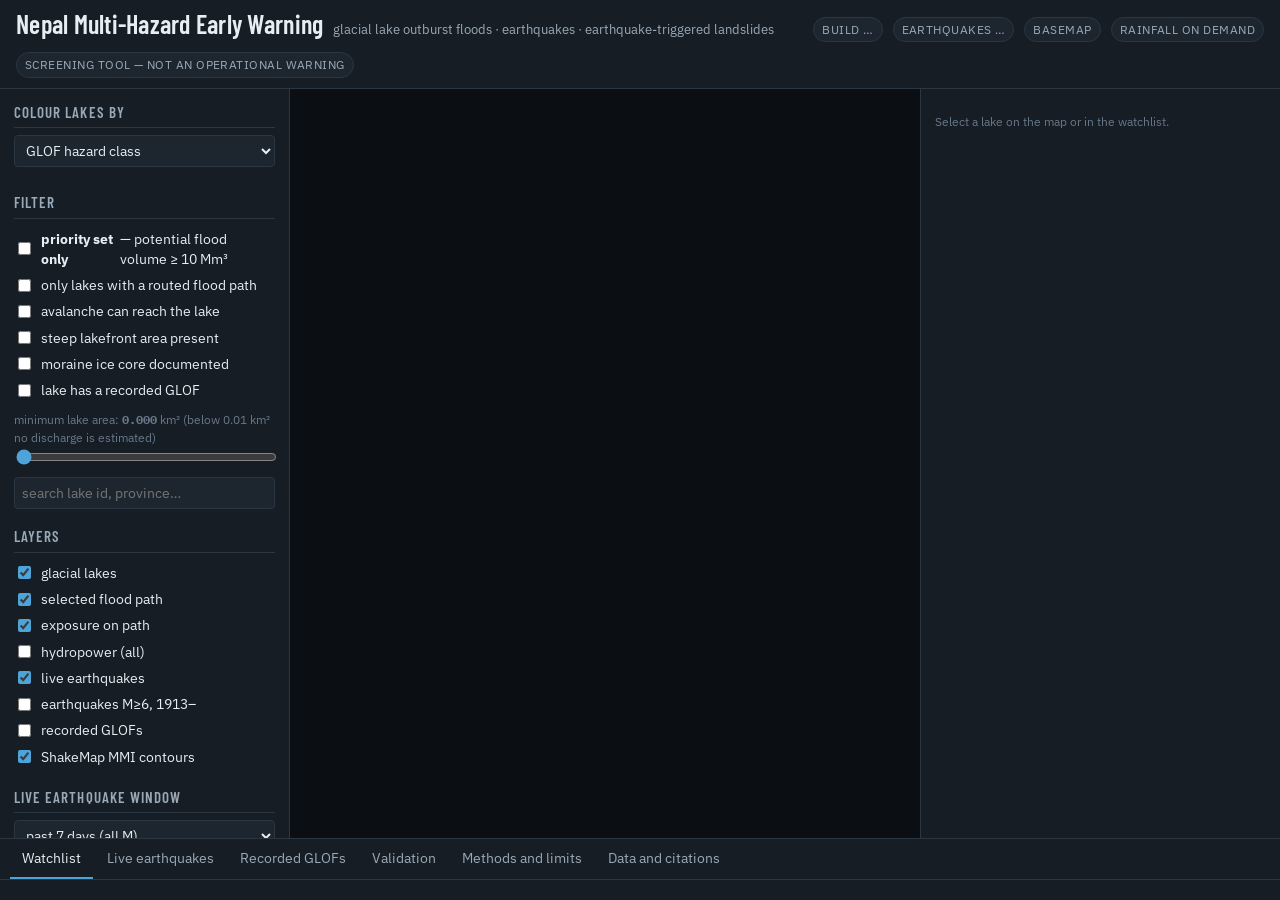
==== commit 66f2fb6d: "Add files via upload" ====
--- a/src/template.html
+++ b/src/template.html
@@ -74,6 +74,11 @@
 .leaflet-popup-content-wrapper,.leaflet-popup-tip{background:var(--panel2);color:var(--ink);border:1px solid var(--line);box-shadow:0 6px 22px rgba(0,0,0,.5)}
 .leaflet-popup-content{margin:9px 11px;font-size:13px}
 .leaflet-bar a{background:var(--panel2);color:var(--ink);border-color:var(--line)}
+.leaflet-control-layers{background:var(--panel2);color:var(--ink);border:1px solid var(--line);box-shadow:0 4px 16px rgba(0,0,0,.45)}
+.leaflet-control-layers-toggle{background-color:var(--panel2)}
+.leaflet-control-layers-expanded{padding:8px 10px;font-size:13px}
+.leaflet-control-layers label{display:flex;align-items:center;gap:6px;padding:2px 0;cursor:pointer}
+.leaflet-control-layers-selector{accent-color:var(--accent)}
 .leaflet-bar a:hover{background:var(--panel)}
 .leaflet-control-attribution{background:rgba(15,20,25,.82)!important;color:var(--ink3)!important;font-size:10.5px}
 .leaflet-control-attribution a{color:var(--ink2)!important}
@@ -121,6 +126,7 @@
   <span class="spacer"></span>
   <span class="pill" id="pill-build">build …</span>
   <span class="pill" id="pill-eq">earthquakes …</span>
+  <span class="pill" id="pill-base">basemap</span>
   <span class="pill" id="pill-rain">rainfall on demand</span>
   <span class="pill" id="pill-screen">screening tool — not an operational warning</span>
 </header>
@@ -213,6 +219,7 @@
 <script src="data/eq_history.js"></script>
 <script src="data/glof_history.js"></script>
 <script src="data/validation.js"></script>
+<script src="data/sensitivity.js"></script>
 <script>
 /* ------------------------------------------------------------------ state */
 const S = {
@@ -223,6 +230,7 @@
   eqHist: window.EQ_HISTORY || [],
   glofHist: window.GLOF_HISTORY || [],
   valid: window.VALIDATION || null,
+  sens: window.SENSITIVITY || null,
   sel: null, live: [], mmi: null, tab: 'watch', sort: {k:'pfv_Mm3', dir:-1},
 };
 const expoById = {}; S.expo.forEach(o => expoById[o.i] = o);
@@ -236,9 +244,60 @@
 /* ------------------------------------------------------------------- map */
 const map = L.map('map', {preferCanvas:true, zoomControl:true, worldCopyJump:false})
   .setView([28.3, 84.2], 7);
-L.tileLayer('https://{s}.basemaps.cartocdn.com/dark_all/{z}/{x}/{y}{r}.png', {
-  maxZoom:17, attribution:'&copy; OpenStreetMap contributors &copy; CARTO | lakes: Nepal Cryosphere Inventory | DEM: Copernicus GLO-30 | rivers: HydroRIVERS | population: WorldPop | earthquakes: USGS'
-}).addTo(map);
+
+/* Basemaps. None of these needs an API key: CARTO's basemaps began requiring one,
+   which is why they are not used here. Each carries its own attribution and its
+   own native maximum zoom, above which Leaflet upscales rather than requesting
+   tiles that do not exist. */
+const DATA_CREDIT = 'lakes: Nepal Cryosphere Inventory | DEM: Copernicus GLO-30 '
+  + '| rivers: HydroRIVERS | population: WorldPop | earthquakes: USGS';
+const ESRI = 'https://server.arcgisonline.com/ArcGIS/rest/services';
+const BASEMAPS = {
+  'Dark grey': L.tileLayer(`${ESRI}/Canvas/World_Dark_Gray_Base/MapServer/tile/{z}/{y}/{x}`, {
+    maxZoom:17, maxNativeZoom:16, attribution:`Esri, HERE, Garmin, &copy; OpenStreetMap contributors | ${DATA_CREDIT}`}),
+  'Terrain (hillshade)': L.tileLayer(`${ESRI}/Elevation/World_Hillshade/MapServer/tile/{z}/{y}/{x}`, {
+    maxZoom:17, maxNativeZoom:15, attribution:`Esri, Airbus DS, USGS, NGA, NASA, CGIAR | ${DATA_CREDIT}`}),
+  'Satellite imagery': L.tileLayer(`${ESRI}/World_Imagery/MapServer/tile/{z}/{y}/{x}`, {
+    maxZoom:17, maxNativeZoom:17, attribution:`Esri, Maxar, Earthstar Geographics | ${DATA_CREDIT}`}),
+  'OpenTopoMap': L.tileLayer('https://{s}.tile.opentopomap.org/{z}/{x}/{y}.png', {
+    maxZoom:17, maxNativeZoom:16, subdomains:'abc',
+    attribution:`&copy; OpenStreetMap contributors, SRTM | map style &copy; <a href="https://opentopomap.org">OpenTopoMap</a> (CC-BY-SA) | ${DATA_CREDIT}`}),
+  'OpenStreetMap': L.tileLayer('https://tile.openstreetmap.org/{z}/{x}/{y}.png', {
+    maxZoom:17, maxNativeZoom:17,
+    attribution:`&copy; OpenStreetMap contributors | ${DATA_CREDIT}`}),
+  'No basemap': L.layerGroup([]),
+};
+const BASEMAP_DEFAULT = 'Dark grey';
+let baseName = BASEMAP_DEFAULT;
+try { const v = localStorage.getItem('ews.basemap'); if (v && BASEMAPS[v]) baseName = v; } catch (e) {}
+let baseLayer = BASEMAPS[baseName].addTo(map);
+L.control.layers(BASEMAPS, null, {position:'topright', collapsed:true}).addTo(map);
+map.attributionControl.setPrefix('');
+map.on('baselayerchange', e => {
+  baseName = e.name; baseLayer = e.layer;
+  try { localStorage.setItem('ews.basemap', e.name); } catch (err) {}
+  basemapOk = true; setBasemapPill(null);
+});
+
+/* If a tile provider fails or starts demanding a key, say so once rather than
+   leaving the user with a blank or watermarked map. */
+let basemapOk = true, tileErrors = 0;
+function setBasemapPill(msg){
+  const el = document.getElementById('pill-base');
+  if (!el) return;
+  if (!msg){ el.className = 'pill'; el.textContent = `basemap: ${baseName.toLowerCase()}`; }
+  else { el.className = 'pill err'; el.textContent = msg; }
+}
+Object.values(BASEMAPS).forEach(l => {
+  if (!l.on) return;
+  // a handful of stray failures is normal; only complain if nothing is loading
+  l.on('tileload', () => { tileErrors = 0; });
+  l.on('tileerror', () => {
+    if (!basemapOk || ++tileErrors < 8) return;
+    basemapOk = false;
+    setBasemapPill('basemap tiles unavailable — pick another under the layers control');
+  });
+});
 
 const gLakes = L.layerGroup().addTo(map);
 const gRoute = L.layerGroup().addTo(map);
@@ -751,6 +810,22 @@
     </div>
     <p class="muted">An RMSE of ${fmt(v.fit.qp_piecewise.rmse_log10,2)} in log₁₀ means a typical factor-of-${fmt(Math.pow(10,v.fit.qp_piecewise.rmse_log10),1)} error in peak discharge. That is the honest precision of this class of model, and it is why every discharge on this page carries an interval.</p>
 
+    <h4>Sensitivity to the choices this implementation had to make</h4>
+    ${S.sens ? `
+    <p>Every threshold is as published, but two things still had to be decided: how to suppress DEM noise in the steep-lakefront test, and how far upslope to look for avalanche sources. The table re-runs the terrain analysis under each alternative over the ${fmt(S.sens.sample_size)} lakes of at least ${S.sens.sample_min_area_km2} km².</p>
+    <table><thead><tr><th>variant</th><th>lakes with SLA</th><th>priority set</th><th>total PFV Mm³</th><th>median ratio to reference</th><th>avalanche</th><th>rockfall</th><th>priority flips</th></tr></thead><tbody>
+    ${S.sens.variants.map(r=>`<tr${r.variant===S.sens.reference?' class="sel"':''}><td>${esc(r.variant)}</td><td class="num">${fmt(r.n_with_sla)}</td>
+      <td class="num">${fmt(r.n_priority)}</td><td class="num">${fmt(r.total_pfv_Mm3)}</td>
+      <td class="num">${r.median_ratio_to_reference==null?'—':fmt(r.median_ratio_to_reference,3)}</td>
+      <td class="num">${fmt(r.n_avalanche)}</td><td class="num">${fmt(r.n_rockfall)}</td>
+      <td class="num">${fmt(r.priority_set_changed)}</td></tr>`).join('')}
+    </tbody></table>
+    <p class="muted">The median ratio is 1.000 in every variant: changing the threshold never changes the potential flood volume of a lake that stays above it, only which lakes are in the set. Everything except the threshold angle itself is immaterial — the DEM window and the noise-suppression rule move at most one lake.</p>
+
+    <div class="callout"><b>The published decision tree is ambiguous, and it matters more than any of the above.</b>
+    Section 4.2 of Rounce et al. (2016) states a general rule — susceptible to both a dynamic and a self-destructive failure means very high hazard, with moderate plus moderate explicitly qualifying — and then enumerates specific paths under which the same combinations come out lower. We implement the general rule, which carries an explicit definition and worked example and is the more conservative. Under the literal enumeration only ${fmt(S.sens.hazard_reading.enumerated['very high']||0)} lakes would be very high hazard instead of ${fmt(S.sens.hazard_reading.general['very high']||0)}, and ${fmt(S.sens.hazard_reading.n_lakes_differing)} lakes (${fmt(100*S.sens.hazard_reading.n_lakes_differing/S.sens.hazard_reading.n_lakes,0)}% of the inventory) change class. Anyone applying this framework should say which reading they used.</div>
+    ` : `<p class="muted">Sensitivity results not built. Run <code>src/sensitivity.py</code>.</p>`}
+
     <h4>Internal consistency checks</h4>
     <table><thead><tr><th>check</th><th>result</th></tr></thead><tbody>
     ${v.checks.map(c=>`<tr><td>${esc(c.name)}</td><td>${c.pass?'<span style="color:var(--ok)">pass</span>':'<b style="color:var(--bad)">FAIL</b>'} <span class="band">${esc(c.detail)}</span></td></tr>`).join('')}
@@ -809,9 +884,15 @@
     ['Veh, G., Korup, O., Walz, A. (2020)','Hazard from Himalayan glacier lake outburst floods. PNAS 117(2), 907–912.','https://doi.org/10.1073/pnas.1914898117','depth–area posterior; dimensionless peak-discharge formulation; breach-rate distribution'],
     ['Walder, J.S., O\'Connor, J.E. (1997)','Methods for predicting peak discharge of floods caused by failure of natural and constructed earth dams. Water Resour. Res. 33(10), 2337–2348.','https://doi.org/10.1029/97WR01616','the dimensionless peak-discharge relation'],
     ['O\'Connor, J.E., Beebee, R.A. (2009)','Floods from natural rock-material dams. In: Megaflooding on Earth and Mars, Cambridge University Press, 128–171.','https://doi.org/10.1017/CBO9780511635632.008','the 63 dam-break observations and 19 breach rates'],
-    ['Huggel, C., Zgraggen-Oswald, S., Haeberli, W., Kääb, A., Polkvoj, A., Galushkin, I., Evans, S.G. (2004)','The 2002 rock/ice avalanche at Kolka/Karmadon, Russian Caucasus. Nat. Hazards Earth Syst. Sci. 5, 173–187.','https://doi.org/10.5194/nhess-5-173-2005','volume-dependent avalanche reach angle'],
+    ['Huggel, C., Haeberli, W., Kääb, A., Bieri, D., Richardson, S. (2004)','An assessment procedure for glacial hazards in the Swiss Alps. Can. Geotech. J. 41(6), 1068–1083.','https://doi.org/10.1139/T04-053','the volume-dependent avalanche reach angle, tan α = 1.111 − 0.118 log₁₀V'],
+    ['Huggel, C., Zgraggen-Oswald, S., Haeberli, W., Kääb, A., Polkvoj, A., Galushkin, I., Evans, S.G. (2005)','The 2002 rock/ice avalanche at Kolka/Karmadon, Russian Caucasus. Nat. Hazards Earth Syst. Sci. 5(2), 173–187.','https://doi.org/10.5194/nhess-5-173-2005','the assumed avalanche release depths'],
     ['Alean, J. (1985)','Ice avalanches: some empirical information about their formation and reach. J. Glaciol. 31(109), 324–333.','https://doi.org/10.3189/S0022143000006663','45° release-slope threshold for ice avalanches'],
-    ['Bolch, T., Peters, J., Yegorov, A., Pradhan, B., Buchroithner, M., Blagoveshchensky, V. (2011)','Identification of potentially dangerous glacial lakes in the northern Tien Shan. Nat. Hazards 59, 1691–1714.','https://doi.org/10.1007/s11069-011-9860-2','30° rockfall source threshold'],
+    ['Bolch, T., Peters, J., Yegorov, A., Pradhan, B., Buchroithner, M., Blagoveshchensky, V. (2011)','Identification of potentially dangerous glacial lakes in the northern Tien Shan. Nat. Hazards 59(3), 1691–1714.','https://doi.org/10.1007/s11069-011-9860-2','30° rockfall source threshold'],
+    ['Osti, R., Bhattarai, T.N., Miyake, K. (2011)','Causes of catastrophic failure of Tam Pokhari moraine dam in the Mt. Everest region. Nat. Hazards 58(3), 1209–1223.','https://doi.org/10.1007/s11069-011-9723-x','60° upper bound on avalanche release slopes'],
+    ['Shea, J.M., Immerzeel, W.W., Wagnon, P., Vincent, C., Bajracharya, S. (2015)','Modelling glacier change in the Everest region, Nepal Himalaya. The Cryosphere 9(3), 1105–1128.','https://doi.org/10.5194/tc-9-1105-2015','60° upper bound on avalanche release slopes'],
+    ['Lehner, B., Grill, G. (2013)','Global river hydrography and network routing. Hydrol. Process. 27(15), 2171–2186.','https://doi.org/10.1002/hyp.9740','the HydroRIVERS network used for downstream routing'],
+    ['Shrestha, F., Steiner, J.F., Shrestha, R., et al. (2023)','A comprehensive and version-controlled database of glacial lake outburst floods in High Mountain Asia. Earth Syst. Sci. Data 15(9), 3941–3961.','https://doi.org/10.5194/essd-15-3941-2023','HMAGLOFDB, the recorded-GLOF layer'],
+    ['Zhu, J., Baise, L.G., Thompson, E.M. (2017)','An updated geospatial liquefaction model for global application. Bull. Seismol. Soc. Am. 107(3), 1365–1385.','https://doi.org/10.1785/0120160198','the liquefaction half of the USGS ground-failure product shown live'],
     ['Bajracharya, S.R., Mool, P. (2009)','Glaciers, glacial lakes and glacial lake outburst floods in the Mount Everest region, Nepal. Ann. Glaciol. 50(53), 81–86.','https://doi.org/10.3189/172756410790595895','Dig Tsho 1985 surge-front velocity and downstream damage times'],
     ['Vuichard, D., Zimmermann, M. (1987)','The 1985 catastrophic drainage of a moraine-dammed lake, Khumbu Himal, Nepal: cause and consequences. Mt. Res. Dev. 7(2), 91–110.','https://doi.org/10.2307/3673305','Dig Tsho observations'],
     ['Cenderelli, D.A., Wohl, E.E. (2001)','Peak discharge estimates of glacial-lake outburst floods and "normal" climatic floods in the Mount Everest region, Nepal. Geomorphology 40, 57–90.','https://doi.org/10.1016/S0169-555X(01)00037-X','reconstructed Dig Tsho peak discharge'],
@@ -824,6 +905,15 @@
    <ul>${refs.map(r=>`<li><b>${esc(r[0])}</b> ${esc(r[1])} <a href="${r[2]}" target="_blank" rel="noopener">doi</a><br><span class="cite">used for: ${esc(r[3])}</span></li>`).join('')}</ul>
    <h4>Data sets</h4>
    <ul>${((s&&s.sources)||[]).map(d=>`<li><b>${esc(d.name)}</b> — ${esc(d.detail)}. <a href="${esc(d.url)}" target="_blank" rel="noopener">source</a><br><span class="cite">licence: ${esc(d.licence)}</span></li>`).join('')}</ul>
+   <h4>Basemaps</h4>
+   <p>None of the basemaps offered here needs an API key, and the tool works with none at all. CARTO's basemaps, used in an earlier version, began requiring a key and now return a watermarked tile, so they have been removed.</p>
+   <ul>
+     <li><b>Dark grey</b>, <b>Terrain (hillshade)</b> and <b>Satellite imagery</b> — Esri ArcGIS Online services (World Dark Gray Base, World Hillshade, World Imagery), attributed as Esri requires. These are free to use with attribution under Esri's terms of use; confirm those terms before any high-traffic or commercial deployment.</li>
+     <li><b>OpenTopoMap</b> — map style CC-BY-SA 3.0, data &copy; OpenStreetMap contributors (ODbL), elevation from SRTM. The clearest licence of the set, and the most informative for mountain terrain.</li>
+     <li><b>OpenStreetMap</b> standard tiles — &copy; OpenStreetMap contributors, ODbL, subject to the OSM Foundation tile usage policy.</li>
+   </ul>
+   <p class="muted">Your choice of basemap is remembered in your own browser only. If a provider stops serving tiles, the header says so and you can switch.</p>
+
    <h4>Live feeds read by your browser</h4>
    <ul><li>USGS real-time earthquake GeoJSON summary feeds, plus the ShakeMap and ground-failure products of individual events.</li>
        <li>Open-Meteo daily precipitation, past 7 days and 5-day forecast, requested only when you ask for a lake.</li></ul>
@@ -866,6 +956,7 @@
       + 'Serve this folder over HTTP rather than opening the file directly.</div>';
     return;
   }
+  setBasemapPill(null);
   refresh(); drawStatics(); renderTab(); loadEq();
   setInterval(loadEq, 5 * 60 * 1000);
 })();
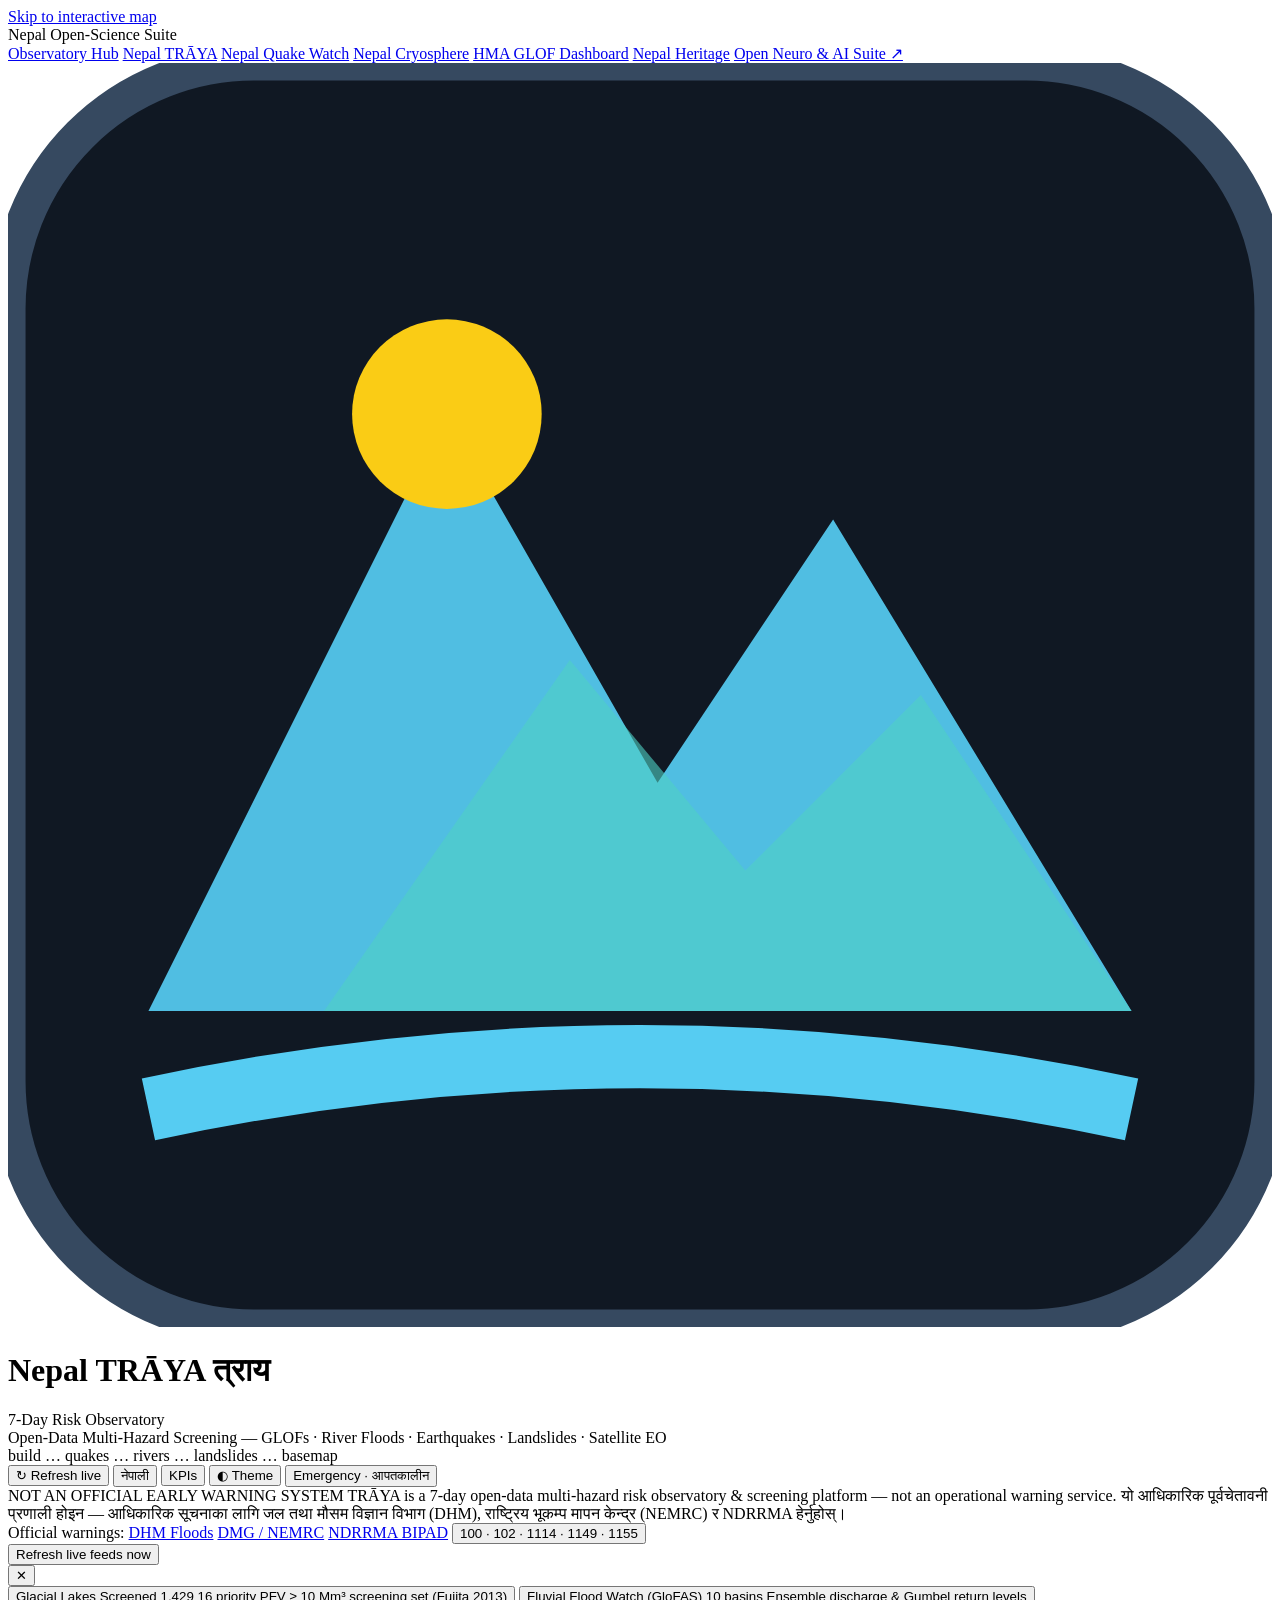
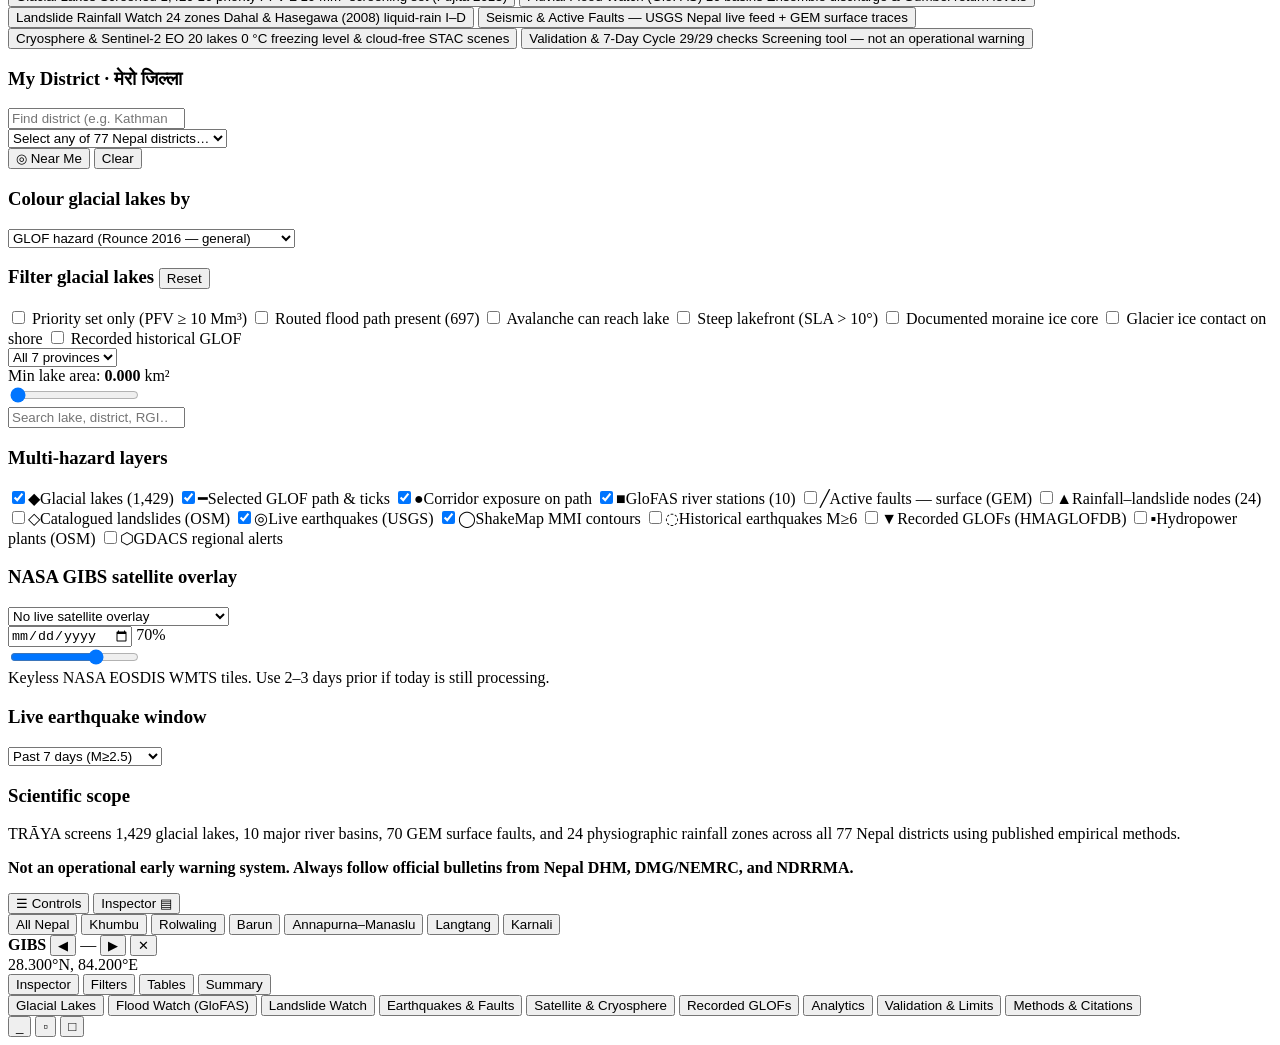
==== commit 9bdc0e86: "Full P0+P1 remediation: v2 stdlib refresh pipeline, geohazard math fixes, Node 24 CI, strict CSP, bi" ====
--- a/src/template.html
+++ b/src/template.html
@@ -1,965 +1,395 @@
 <!DOCTYPE html>
-<html lang="en">
+<html lang="en" data-theme="dark">
 <head>
 <meta charset="utf-8">
 <meta name="viewport" content="width=device-width, initial-scale=1">
-<title>Nepal Multi-Hazard Early Warning — glacial lakes, earthquakes, landslides</title>
-<meta name="description" content="Screening-level early warning system for glacial lake outburst floods, earthquakes and earthquake-triggered landslides in Nepal. Built from published methods on open data.">
-<link rel="icon" href="data:image/svg+xml,%3Csvg xmlns='http://www.w3.org/2000/svg' viewBox='0 0 32 32'%3E%3Crect width='32' height='32' fill='%230f1419'/%3E%3Cpath d='M3 24 L11 9 L17 19 L21 13 L29 24 Z' fill='%234ea3d8'/%3E%3Ccircle cx='11' cy='13' r='2.6' fill='%23e0b83a'/%3E%3C/svg%3E">
-<link rel="preconnect" href="https://fonts.googleapis.com">
-<link rel="preconnect" href="https://fonts.gstatic.com" crossorigin>
-<link href="https://fonts.googleapis.com/css2?family=Barlow+Condensed:wght@400;500;600&family=IBM+Plex+Sans:wght@400;450;600&family=IBM+Plex+Mono:wght@400;500&display=swap" rel="stylesheet">
+<meta http-equiv="Content-Security-Policy" content="default-src 'self'; script-src 'self'; style-src 'self'; img-src 'self' data: blob: https://server.arcgisonline.com https://tiles.maps.eox.at https://*.tile.opentopomap.org https://tile.openstreetmap.org https://gibs.earthdata.nasa.gov https://sentinel-cogs.s3.us-west-2.amazonaws.com https://*.amazonaws.com https://earthquake.usgs.gov https://*.usgs.gov; connect-src 'self' https://earthquake.usgs.gov https://*.usgs.gov https://api.open-meteo.com https://flood-api.open-meteo.com https://earth-search.aws.element84.com https://www.gdacs.org; font-src 'self'; object-src 'none'; base-uri 'self'; form-action 'self'">
+<meta name="referrer" content="no-referrer">
+<meta name="color-scheme" content="dark light">
+<title>Nepal TRĀYA (त्राय) — 7-Day Open-Data Multi-Hazard Risk Observatory</title>
+<meta name="description" content="Nepal TRĀYA (त्राय): 7-day open-data multi-hazard risk observatory and screening platform covering glacial lake outburst floods (GLOFs), Copernicus GloFAS river floods, USGS earthquakes, GEM surface faults, and Dahal-Hasegawa rainfall-landslides across all 77 Nepal districts. Not an official early warning system.">
+<link rel="canonical" href="https://prazg.github.io/Nepal_TRAYA/">
+<link rel="icon" href="data:image/svg+xml,%3Csvg xmlns='http://www.w3.org/2000/svg' viewBox='0 0 36 36'%3E%3Crect width='36' height='36' rx='7' fill='%230a0f16'/%3E%3Cpath d='M4 27 L12.5 10 L18.5 20.5 L23.5 13 L32 27 Z' fill='%2356ccf2' fill-opacity='.92'/%3E%3Cpath d='M9 27 L16 17 L21 23 L26 18 L32 27 Z' fill='%234fd1c5' fill-opacity='.6'/%3E%3Ccircle cx='12.5' cy='10' r='2.7' fill='%23facc15'/%3E%3Cpath d='M4 29.5 Q18 26.5 32 29.5' stroke='%2356ccf2' stroke-width='1.8' fill='none'/%3E%3C/svg%3E">
 <link rel="stylesheet" href="vendor/leaflet/leaflet.css">
-<style>
-:root{
-  --bg:#0f1419; --panel:#161d24; --panel2:#1d262f; --line:#2a3642;
-  --ink:#e6edf3; --ink2:#9aa9b7; --ink3:#68788a;
-  --accent:#4ea3d8; --accent2:#7fd1b9;
-  --h-vhigh:#c1352b; --h-high:#e07a2d; --h-mod:#d8bc45; --h-low:#4a7f6e; --h-na:#3c4855;
-  --warn:#e0b83a; --bad:#d4544a; --ok:#5fae8f;
-}
-*{box-sizing:border-box}
-html,body{margin:0;height:100%}
-body{background:var(--bg);color:var(--ink);font:15px/1.5 "IBM Plex Sans",system-ui,-apple-system,Segoe UI,sans-serif;-webkit-font-smoothing:antialiased}
-h1,h2,h3,h4{font-family:"Barlow Condensed",Impact,sans-serif;font-weight:600;letter-spacing:.01em;margin:0}
-code,.mono,td.num,.kv b{font-family:"IBM Plex Mono",ui-monospace,Menlo,monospace;font-variant-numeric:tabular-nums}
-a{color:var(--accent)}
-button,select,input{font:inherit;color:inherit}
-
-#app{display:grid;grid-template-rows:auto 1fr auto;height:100%;min-width:0;overflow:hidden}
-header{display:flex;align-items:baseline;gap:10px;flex-wrap:wrap;padding:10px 16px;background:var(--panel);border-bottom:1px solid var(--line);min-width:0}
-header h1{font-size:26px;line-height:1.1}
-header .sub{color:var(--ink2);font-size:13px}
-header .spacer{flex:1}
-.pill{font-size:11.5px;letter-spacing:.04em;text-transform:uppercase;padding:3px 8px;border:1px solid var(--line);border-radius:99px;color:var(--ink2);background:var(--panel2);white-space:nowrap}
-.pill.live{border-color:#2f5d4a;color:var(--ok)}
-.pill.stale{border-color:#5d4a2f;color:var(--warn)}
-.pill.err{border-color:#5d2f2f;color:var(--bad)}
-
-main{display:grid;grid-template-columns:290px minmax(0,1fr) 360px;min-height:0;min-width:0}
-@media (max-width:1200px){main{grid-template-columns:250px 1fr}#detail{display:none}}
-@media (max-width:820px){
-  html,body{height:auto}
-  #app{height:auto;overflow:visible;display:block}
-  main{display:block}
-  aside{border-right:0;border-bottom:1px solid var(--line);max-height:none;overflow:visible}
-  #detail{display:block;border-left:0;border-top:1px solid var(--line)}
-  #map{height:58vh;min-height:320px}
-  #bottom{max-height:none;border-top:1px solid var(--line)}
-  #tabbody{max-height:60vh}
-  header{gap:7px}
-  header h1{font-size:21px}
-  header .pill{font-size:10.5px;padding:2px 7px}
-  #controls section.blk:nth-of-type(n+4){display:none}
-}
-
-aside{background:var(--panel);border-right:1px solid var(--line);overflow:auto;padding:12px 14px;min-width:0}
-#map{min-width:0}
-#detailBody{min-width:0;overflow-wrap:anywhere}
-#detail{border-right:0;border-left:1px solid var(--line)}
-#detail table{table-layout:fixed}
-#detail td:first-child{white-space:normal}
-section.blk{margin-bottom:16px}
-section.blk>h3{font-size:15px;text-transform:uppercase;letter-spacing:.07em;color:var(--ink2);margin-bottom:7px;border-bottom:1px solid var(--line);padding-bottom:4px}
-label.row{display:flex;align-items:center;gap:7px;padding:3px 0;font-size:13.5px;cursor:pointer}
-label.row input{accent-color:var(--accent)}
-select,input[type=search]{width:100%;background:var(--panel2);border:1px solid var(--line);border-radius:4px;padding:5px 7px;font-size:13.5px}
-input[type=range]{width:100%;accent-color:var(--accent)}
-.legend{display:flex;flex-direction:column;gap:3px;font-size:13px}
-.legend i{width:13px;height:13px;border-radius:3px;display:inline-block;margin-right:7px;vertical-align:-2px}
-.muted{color:var(--ink3);font-size:12px;line-height:1.45}
-
-#map{background:#0b0f13}
-.leaflet-container{background:#0b0f13;font:inherit}
-.leaflet-popup-content-wrapper,.leaflet-popup-tip{background:var(--panel2);color:var(--ink);border:1px solid var(--line);box-shadow:0 6px 22px rgba(0,0,0,.5)}
-.leaflet-popup-content{margin:9px 11px;font-size:13px}
-.leaflet-bar a{background:var(--panel2);color:var(--ink);border-color:var(--line)}
-.leaflet-control-layers{background:var(--panel2);color:var(--ink);border:1px solid var(--line);box-shadow:0 4px 16px rgba(0,0,0,.45)}
-.leaflet-control-layers-toggle{background-color:var(--panel2)}
-.leaflet-control-layers-expanded{padding:8px 10px;font-size:13px}
-.leaflet-control-layers label{display:flex;align-items:center;gap:6px;padding:2px 0;cursor:pointer}
-.leaflet-control-layers-selector{accent-color:var(--accent)}
-.leaflet-bar a:hover{background:var(--panel)}
-.leaflet-control-attribution{background:rgba(15,20,25,.82)!important;color:var(--ink3)!important;font-size:10.5px}
-.leaflet-control-attribution a{color:var(--ink2)!important}
-
-.hbadge{display:inline-block;padding:1px 7px;border-radius:3px;font-size:11.5px;letter-spacing:.03em;text-transform:uppercase;color:#0f1419;font-weight:600}
-.h-vhigh{background:var(--h-vhigh);color:#fff}.h-high{background:var(--h-high)}.h-mod{background:var(--h-mod)}
-.h-low{background:var(--h-low);color:#fff}.h-na{background:var(--h-na);color:var(--ink2)}
-
-.kv{display:grid;grid-template-columns:minmax(0,1fr) auto;gap:2px 10px;font-size:13px;margin:6px 0}
-.kv span{color:var(--ink2)}
-.kv b{font-weight:500}
-.band{color:var(--ink3);font-size:11.5px}
-
-#bottom{background:var(--panel);border-top:1px solid var(--line);max-height:42vh;display:flex;flex-direction:column;min-width:0}
-#tabs{display:flex;gap:2px;padding:0 10px;border-bottom:1px solid var(--line);flex-wrap:wrap}
-#tabs button{background:none;border:0;border-bottom:2px solid transparent;padding:9px 12px;color:var(--ink2);cursor:pointer;font-size:13.5px}
-#tabs button.on{color:var(--ink);border-bottom-color:var(--accent)}
-#tabbody{overflow:auto;padding:10px 14px;min-width:0;max-width:100%}
-table{width:100%;border-collapse:collapse;font-size:12.5px}
-th,td{text-align:left;padding:4px 8px;border-bottom:1px solid var(--line);white-space:nowrap}
-th{position:sticky;top:0;background:var(--panel);color:var(--ink2);font-weight:500;cursor:pointer;font-size:11.5px;letter-spacing:.04em;text-transform:uppercase;z-index:2}
-td.num{text-align:right}
-tbody tr:hover{background:var(--panel2);cursor:pointer}
-tbody tr.sel{background:#1f2f3c}
-.prose{max-width:82ch;font-size:13.5px;color:var(--ink)}
-.prose h4{font-size:15px;margin:14px 0 4px;color:var(--ink)}
-.prose p{margin:6px 0;color:var(--ink2)}
-.prose ul{margin:6px 0 6px 18px;padding:0;color:var(--ink2)}
-.prose li{margin:3px 0}
-.prose .cite{color:var(--ink3);font-size:12.5px}
-.callout{border-left:3px solid var(--warn);background:#1b1e14;padding:9px 12px;margin:10px 0;color:#e8dfae;font-size:13px}
-.callout.bad{border-color:var(--bad);background:#1e1514;color:#f0cbc6}
-.spark{display:block;width:100%;height:44px}
-.btn{background:var(--panel2);border:1px solid var(--line);border-radius:4px;padding:4px 9px;font-size:12.5px;cursor:pointer;color:var(--ink2)}
-.btn:hover{color:var(--ink);border-color:var(--accent)}
-.eqdot{border-radius:50%;border:1px solid rgba(255,255,255,.55)}
-.loading{color:var(--ink3);font-size:12.5px}
-</style>
+<link rel="stylesheet" href="assets/style.css">
 </head>
 <body>
-<div id="app">
-<header>
-  <h1>Nepal Multi-Hazard Early Warning</h1>
-  <span class="sub">glacial lake outburst floods &middot; earthquakes &middot; earthquake-triggered landslides</span>
-  <span class="spacer"></span>
-  <span class="pill" id="pill-build">build …</span>
-  <span class="pill" id="pill-eq">earthquakes …</span>
-  <span class="pill" id="pill-base">basemap</span>
-  <span class="pill" id="pill-rain">rainfall on demand</span>
-  <span class="pill" id="pill-screen">screening tool — not an operational warning</span>
-</header>
-
-<main>
-  <aside id="controls">
-    <section class="blk">
-      <h3>Colour lakes by</h3>
-      <select id="colourBy">
-        <option value="hazard">GLOF hazard class</option>
-        <option value="risk">Risk (hazard × downstream impact)</option>
-        <option value="qp_m3s">Estimated peak discharge</option>
-        <option value="pfv_Mm3">Potential flood volume</option>
-        <option value="pop_high">People in 1 km corridor</option>
-        <option value="priority">Priority set (PFV ≥ 10 Mm³)</option>
-      </select>
-      <div class="legend" id="legend" style="margin-top:8px"></div>
-    </section>
-
-    <section class="blk">
-      <h3>Filter</h3>
-      <label class="row"><input type="checkbox" id="fPriority"> <b>priority set only</b> — potential flood volume ≥ 10 Mm³</label>
-      <label class="row"><input type="checkbox" id="fOnlyRouted"> only lakes with a routed flood path</label>
-      <label class="row"><input type="checkbox" id="fAva"> avalanche can reach the lake</label>
-      <label class="row"><input type="checkbox" id="fSla"> steep lakefront area present</label>
-      <label class="row"><input type="checkbox" id="fIce"> moraine ice core documented</label>
-      <label class="row"><input type="checkbox" id="fPast"> lake has a recorded GLOF</label>
-      <div style="margin-top:8px">
-        <div class="muted">minimum lake area: <b id="areaLbl" class="mono">0.000</b> km² <span class="band">(below 0.01 km² no discharge is estimated)</span></div>
-        <input type="range" id="fArea" min="0" max="100" value="0">
-      </div>
-      <div style="margin-top:6px"><input type="search" id="fSearch" placeholder="search lake id, province…"></div>
-      <div class="muted" id="filterCount" style="margin-top:6px"></div>
-    </section>
-
-    <section class="blk">
-      <h3>Layers</h3>
-      <label class="row"><input type="checkbox" id="lLakes" checked> glacial lakes</label>
-      <label class="row"><input type="checkbox" id="lRoute" checked> selected flood path</label>
-      <label class="row"><input type="checkbox" id="lExp" checked> exposure on path</label>
-      <label class="row"><input type="checkbox" id="lHydro"> hydropower (all)</label>
-      <label class="row"><input type="checkbox" id="lEq" checked> live earthquakes</label>
-      <label class="row"><input type="checkbox" id="lEqHist"> earthquakes M≥6, 1913–</label>
-      <label class="row"><input type="checkbox" id="lGlof"> recorded GLOFs</label>
-      <label class="row"><input type="checkbox" id="lMmi" checked> ShakeMap MMI contours</label>
-    </section>
-
-    <section class="blk">
-      <h3>Live earthquake window</h3>
-      <select id="eqWindow">
-        <option value="day">past 24 hours (all M)</option>
-        <option value="week" selected>past 7 days (all M)</option>
-        <option value="month">past 30 days (M≥4.5)</option>
-      </select>
-      <div class="muted" style="margin-top:6px">USGS real-time feeds, fetched by your browser. Nothing is stored.</div>
-    </section>
-
-    <section class="blk">
-      <h3>What this is</h3>
-      <p class="muted">A screening assessment of 1,429 Nepalese glacial lakes built entirely from published methods and open data, combined with live earthquake and precipitation feeds. Every number is reproducible from the pipeline in <code>src/</code>.</p>
-      <p class="muted">It is <b>not</b> a forecast and <b>not</b> an operational warning service. See the Methods and limits tab.</p>
-    </section>
-  </aside>
-
-  <div id="map"></div>
-
-  <aside id="detail">
-    <div id="detailBody"><p class="muted">Select a lake on the map or in the watchlist.</p></div>
-  </aside>
-</main>
-
-<div id="bottom">
-  <div id="tabs">
-    <button data-tab="watch" class="on">Watchlist</button>
-    <button data-tab="live">Live earthquakes</button>
-    <button data-tab="glof">Recorded GLOFs</button>
-    <button data-tab="valid">Validation</button>
-    <button data-tab="methods">Methods and limits</button>
-    <button data-tab="sources">Data and citations</button>
+<a class="skip-link" href="#mapWrap" data-i18n="skipToMap">Skip to interactive map</a>
+
+<div id="app" data-mobile-pane="detail">
+  <!-- 1. Nepal Open-Science Observatory Suite Ribbon -->
+  <nav class="prazg-suite-bar" aria-label="Nepal Open-Science Observatory Suite">
+    <span class="suite-label" data-i18n="suiteLabel">Nepal Open-Science Suite</span>
+    <div class="suite-links">
+      <a href="https://prazg.github.io/" target="_blank" rel="noopener noreferrer" data-i18n="suiteHub">Observatory Hub</a>
+      <a href="https://prazg.github.io/Nepal_TRAYA/" aria-current="page">Nepal TRĀYA</a>
+      <a href="https://prazg.github.io/Nepal_Quake_Watch/" target="_blank" rel="noopener noreferrer">Nepal Quake Watch</a>
+      <a href="https://prazg.github.io/Nepal_Cryosphere_Inventory/" target="_blank" rel="noopener noreferrer">Nepal Cryosphere</a>
+      <a href="https://prazg.github.io/GLOF_dashboard/" target="_blank" rel="noopener noreferrer">HMA GLOF Dashboard</a>
+      <a href="https://prazg.github.io/Nepal_Heritage_Catalogue/" target="_blank" rel="noopener noreferrer">Nepal Heritage</a>
+      <span class="suite-sep" aria-hidden="true"></span>
+      <a class="suite-neuro" href="https://prazg.github.io/#suite" target="_blank" rel="noopener noreferrer" data-i18n="suiteNeuro">Open Neuro &amp; AI Suite ↗</a>
+    </div>
+  </nav>
+
+  <!-- 2. Compact Observatory Header -->
+  <header class="topbar">
+    <div class="brand">
+      <svg class="brand-mark" viewBox="0 0 36 36" aria-hidden="true">
+        <rect width="36" height="36" rx="7" fill="#101823" stroke="#364960"/>
+        <path d="M4 27 L12.5 10 L18.5 20.5 L23.5 13 L32 27 Z" fill="#56ccf2" fill-opacity=".92"/>
+        <path d="M9 27 L16 17 L21 23 L26 18 L32 27 Z" fill="#4fd1c5" fill-opacity=".6"/>
+        <circle cx="12.5" cy="10" r="2.7" fill="#facc15"/>
+        <path d="M4 29.8 Q18 26.8 32 29.8" stroke="#56ccf2" stroke-width="1.8" fill="none"/>
+      </svg>
+      <div>
+        <div class="brand-title">
+          <h1>Nepal TRĀYA <span class="deva brand-deva" lang="ne">त्राय</span></h1>
+          <span class="brand-scope" data-i18n="brandScope">7-Day Risk Observatory</span>
+        </div>
+        <div class="brand-sub" data-i18n="brandSub">Open-Data Multi-Hazard Screening — GLOFs · River Floods · Earthquakes · Landslides · Satellite EO</div>
+      </div>
+    </div>
+
+    <span class="topbar-spacer"></span>
+
+    <div class="topbar-right">
+      <div class="pills" aria-live="polite">
+        <span class="pill" id="pill-build" title="Weekly automated snapshot build time (NPT)"><span class="dot"></span>build …</span>
+        <span class="pill" id="pill-eq" title="Live USGS FDSN Nepal-region earthquake feed"><span class="dot"></span>quakes …</span>
+        <span class="pill" id="pill-flood" title="Copernicus GloFAS 10-basin river flood watch"><span class="dot"></span>rivers …</span>
+        <span class="pill" id="pill-ls" title="Dahal &amp; Hasegawa (2008) liquid-rain landslide threshold watch"><span class="dot"></span>landslides …</span>
+        <span class="pill" id="pill-base" title="Active map basemap status"><span class="dot"></span>basemap</span>
+      </div>
+      <div class="actions-bar">
+        <button type="button" class="btn pri" id="btnRefreshLive" data-i18n="btnRefreshLive" title="Re-fetch live USGS earthquakes, Open-Meteo GloFAS rivers, and Open-Meteo rainfall right now">↻ Refresh live</button>
+        <button type="button" class="btn" id="btnLang" data-i18n="btnLang" title="Switch interface language between English and Nepali">नेपाली</button>
+        <button type="button" class="btn" id="btnKpi" data-i18n="btnKpi" aria-expanded="true" title="Toggle summary cards">KPIs</button>
+        <button type="button" class="btn" id="btnTheme" data-i18n="btnTheme" title="Switch dark and light theme">◐ Theme</button>
+        <button type="button" class="btn emerg" id="btnEmergency" data-i18n="btnEmergency" aria-haspopup="dialog" aria-controls="emergencyModal">Emergency · आपतकालीन</button>
+      </div>
+    </div>
+  </header>
+
+  <!-- 3. Persistent Above-the-Fold Bilingual Non-Operational Safety Banner -->
+  <section class="safety-strip" role="region" aria-label="Non-operational safety notice and official Nepal warning agencies">
+    <div class="safety-text">
+      <span class="safety-tag" data-i18n="safetyTag">NOT AN OFFICIAL EARLY WARNING SYSTEM</span>
+      <span data-i18n="safetyEn">TRĀYA is a 7-day open-data multi-hazard risk observatory &amp; screening platform — not an operational warning service.</span>
+      <span class="safety-ne" lang="ne">यो आधिकारिक पूर्वचेतावनी प्रणाली होइन — आधिकारिक सूचनाका लागि जल तथा मौसम विज्ञान विभाग (DHM), राष्ट्रिय भूकम्प मापन केन्द्र (NEMRC) र NDRRMA हेर्नुहोस्।</span>
+    </div>
+    <div class="safety-links">
+      <span data-i18n="safetyConsult">Official warnings:</span>
+      <a href="https://hydrology.gov.np/" target="_blank" rel="noopener noreferrer">DHM Floods</a>
+      <a href="https://seismonepal.gov.np/" target="_blank" rel="noopener noreferrer">DMG / NEMRC</a>
+      <a href="https://bipadportal.gov.np/" target="_blank" rel="noopener noreferrer">NDRRMA BIPAD</a>
+      <button type="button" class="btn sm emerg" id="btnEmergencyInline">100 · 102 · 1114 · 1149 · 1155</button>
+    </div>
+  </section>
+
+  <!-- Dynamic Stale Snapshot, Compound Hazard & Live Toast Alerts -->
+  <div id="alertStack">
+    <div id="staleBanner" class="alert-banner stale-warn is-hidden" role="status" aria-live="polite">
+      <div class="alert-banner-msg" id="staleBannerMsg"></div>
+      <button type="button" class="btn sm pri" id="btnStaleRefresh" data-i18n="staleRefreshCta">Refresh live feeds now</button>
+    </div>
+    <div id="compoundBanner" class="alert-banner compound-warn is-hidden" role="alert">
+      <div class="alert-banner-msg" id="compoundBannerMsg"></div>
+    </div>
+    <div id="liveToast" class="alert-banner toast-info is-hidden" role="status" aria-live="polite">
+      <div class="alert-banner-msg" id="liveToastMsg"></div>
+      <button type="button" class="btn sm" id="btnCloseToast" aria-label="Dismiss notification">✕</button>
+    </div>
   </div>
-  <div id="tabbody"></div>
+
+  <!-- 4. Semantic KPI Summary Strip -->
+  <section id="kpiStrip" aria-label="Multi-hazard summary indicators">
+    <button type="button" class="kpi" data-goto="watch">
+      <span class="k-lbl" data-i18n="kpiLakesLbl">Glacial Lakes Screened</span>
+      <span class="k-val"><span id="k-lakes">1,429</span> <span class="hbadge h-vhigh" id="k-prio">16 priority</span></span>
+      <span class="k-sub" id="k-lakes-sub" data-i18n="kpiLakesSub">PFV ≥ 10 Mm³ screening set (Fujita 2013)</span>
+    </button>
+    <button type="button" class="kpi" data-goto="floods">
+      <span class="k-lbl" data-i18n="kpiRiversLbl">Fluvial Flood Watch (GloFAS)</span>
+      <span class="k-val" id="k-rivers">10 basins</span>
+      <span class="k-sub" id="k-rivers-sub" data-i18n="kpiRiversSub">Ensemble discharge &amp; Gumbel return levels</span>
+    </button>
+    <button type="button" class="kpi" data-goto="landslides">
+      <span class="k-lbl" data-i18n="kpiLsLbl">Landslide Rainfall Watch</span>
+      <span class="k-val" id="k-ls">24 zones</span>
+      <span class="k-sub" id="k-ls-sub" data-i18n="kpiLsSub">Dahal &amp; Hasegawa (2008) liquid-rain I–D</span>
+    </button>
+    <button type="button" class="kpi" data-goto="live">
+      <span class="k-lbl" data-i18n="kpiEqLbl">Seismic &amp; Active Faults</span>
+      <span class="k-val" id="k-eq">—</span>
+      <span class="k-sub" id="k-eq-sub" data-i18n="kpiEqSub">USGS Nepal live feed + GEM surface traces</span>
+    </button>
+    <button type="button" class="kpi" data-goto="sat">
+      <span class="k-lbl" data-i18n="kpiSatLbl">Cryosphere &amp; Sentinel-2 EO</span>
+      <span class="k-val" id="k-sat">20 lakes</span>
+      <span class="k-sub" id="k-sat-sub" data-i18n="kpiSatSub">0 °C freezing level &amp; cloud-free STAC scenes</span>
+    </button>
+    <button type="button" class="kpi" data-goto="valid">
+      <span class="k-lbl" data-i18n="kpiValLbl">Validation &amp; 7-Day Cycle</span>
+      <span class="k-val" id="k-val">29/29 checks</span>
+      <span class="k-sub" id="k-val-sub" data-i18n="kpiValSub">Screening tool — not an operational warning</span>
+    </button>
+  </section>
+
+  <!-- 5. Main Interactive Map & Side Drawers -->
+  <main id="mainGrid">
+    <aside id="controls" class="side-panel" aria-label="District triage, map layers, and filters">
+      <!-- Unified 77-District & Near Me Cross-Hazard Triage -->
+      <section class="blk triage-card">
+        <h3 data-i18n="triageTitle">My District · मेरो जिल्ला</h3>
+        <input type="search" id="districtSearch" data-i18n-placeholder="triageSearchPh" placeholder="Find district (e.g. Kathmandu, Chitwan, Humla)…" aria-label="Search any of 77 Nepal districts">
+        <div class="triage-row">
+          <select id="fDistrict" aria-label="Select one of 77 Nepal districts">
+            <option value="" data-i18n="triageAllDistricts">Select any of 77 Nepal districts…</option>
+          </select>
+        </div>
+        <div class="btn-row">
+          <button type="button" class="btn pri sm" id="btnNearMe" data-i18n="triageNearMe">◎ Near Me</button>
+          <button type="button" class="btn sm is-hidden" id="btnClearDistrict" data-i18n="triageClear">Clear</button>
+        </div>
+        <div class="muted field-gap" id="geoStatus" aria-live="polite"></div>
+      </section>
+
+      <section class="blk">
+        <h3 data-i18n="secColourBy">Colour glacial lakes by</h3>
+        <select id="colourBy" aria-label="Colour glacial lakes by attribute">
+          <option value="hazard">GLOF hazard (Rounce 2016 — general)</option>
+          <option value="hazard_enum">GLOF hazard (Rounce 2016 — enumerated)</option>
+          <option value="risk">Downstream risk (hazard × impact)</option>
+          <option value="pfv_Mm3">Potential flood volume (Mm³)</option>
+          <option value="qp_m3s">Estimated peak discharge Qp (m³/s)</option>
+          <option value="pop_high">People in 1 km flood corridor</option>
+          <option value="priority">Priority set (PFV ≥ 10 Mm³)</option>
+          <option value="fault_km">Distance to active fault (km, GEM)</option>
+          <option value="area_change_pct">Observed lake area change (%)</option>
+        </select>
+        <div class="legend" id="legend"></div>
+      </section>
+
+      <section class="blk">
+        <h3>
+          <span data-i18n="secFilters">Filter glacial lakes</span>
+          <button type="button" class="btn sm" id="btnResetFilters" data-i18n="btnReset">Reset</button>
+        </h3>
+        <label class="row"><input type="checkbox" id="fPriority"> <span data-i18n="fPriority">Priority set only (PFV ≥ 10 Mm³)</span></label>
+        <label class="row"><input type="checkbox" id="fOnlyRouted"> <span data-i18n="fOnlyRouted">Routed flood path present (697)</span></label>
+        <label class="row"><input type="checkbox" id="fAva"> <span data-i18n="fAva">Avalanche can reach lake</span></label>
+        <label class="row"><input type="checkbox" id="fSla"> <span data-i18n="fSla">Steep lakefront (SLA &gt; 10°)</span></label>
+        <label class="row"><input type="checkbox" id="fIce"> <span data-i18n="fIce">Documented moraine ice core</span></label>
+        <label class="row"><input type="checkbox" id="fContact"> <span data-i18n="fContact">Glacier ice contact on shore</span></label>
+        <label class="row"><input type="checkbox" id="fPast"> <span data-i18n="fPast">Recorded historical GLOF</span></label>
+        <div class="field-gap">
+          <select id="fProv" aria-label="Filter by province">
+            <option value="" data-i18n="fAllProvs">All 7 provinces</option>
+          </select>
+        </div>
+        <div class="field-gap">
+          <div class="muted"><span data-i18n="fMinArea">Min lake area:</span> <b id="areaLbl" class="mono">0.000</b> km²</div>
+          <input type="range" id="fArea" min="0" max="100" value="0" aria-label="Minimum lake area slider">
+        </div>
+        <div class="field-gap">
+          <input type="search" id="fSearch" data-i18n-placeholder="fSearchPh" placeholder="Search lake, district, RGI… (/)" aria-label="Search glacial lakes">
+        </div>
+        <div class="muted field-gap" id="filterCount" aria-live="polite"></div>
+      </section>
+
+      <section class="blk">
+        <h3 data-i18n="secLayers">Multi-hazard layers</h3>
+        <label class="row"><input type="checkbox" id="lLakes" checked><span class="layer-sym sym-lake" aria-hidden="true">◆</span><span data-i18n="lLakes">Glacial lakes (1,429)</span></label>
+        <label class="row"><input type="checkbox" id="lRoute" checked><span class="layer-sym sym-route" aria-hidden="true">━</span><span data-i18n="lRoute">Selected GLOF path &amp; ticks</span></label>
+        <label class="row"><input type="checkbox" id="lExp" checked><span class="layer-sym sym-exp" aria-hidden="true">●</span><span data-i18n="lExp">Corridor exposure on path</span></label>
+        <label class="row"><input type="checkbox" id="lRivers" checked><span class="layer-sym sym-river" aria-hidden="true">■</span><span data-i18n="lRivers">GloFAS river stations (10)</span></label>
+        <label class="row"><input type="checkbox" id="lFaults"><span class="layer-sym sym-fault" aria-hidden="true">╱</span><span data-i18n="lFaults">Active faults — surface (GEM)</span></label>
+        <label class="row"><input type="checkbox" id="lNodes"><span class="layer-sym sym-node" aria-hidden="true">▲</span><span data-i18n="lNodes">Rainfall–landslide nodes (24)</span></label>
+        <label class="row"><input type="checkbox" id="lLandslides"><span class="layer-sym sym-ls" aria-hidden="true">◇</span><span data-i18n="lLandslides">Catalogued landslides (OSM)</span></label>
+        <label class="row"><input type="checkbox" id="lEq" checked><span class="layer-sym sym-eq" aria-hidden="true">◎</span><span data-i18n="lEq">Live earthquakes (USGS)</span></label>
+        <label class="row"><input type="checkbox" id="lMmi" checked><span class="layer-sym sym-mmi" aria-hidden="true">◯</span><span data-i18n="lMmi">ShakeMap MMI contours</span></label>
+        <label class="row"><input type="checkbox" id="lEqHist"><span class="layer-sym sym-eqh" aria-hidden="true">◌</span><span data-i18n="lEqHist">Historical earthquakes M≥6</span></label>
+        <label class="row"><input type="checkbox" id="lGlof"><span class="layer-sym sym-glof" aria-hidden="true">▼</span><span data-i18n="lGlof">Recorded GLOFs (HMAGLOFDB)</span></label>
+        <label class="row"><input type="checkbox" id="lHydro"><span class="layer-sym sym-hydro" aria-hidden="true">▪</span><span data-i18n="lHydro">Hydropower plants (OSM)</span></label>
+        <label class="row"><input type="checkbox" id="lGdacs"><span class="layer-sym sym-gdacs" aria-hidden="true">⬡</span><span data-i18n="lGdacs">GDACS regional alerts</span></label>
+      </section>
+
+      <section class="blk">
+        <h3 data-i18n="secGibs">NASA GIBS satellite overlay</h3>
+        <select id="satLayer" aria-label="NASA GIBS satellite overlay product">
+          <option value="none" data-i18n="gibsNone">No live satellite overlay</option>
+          <option value="imerg" data-i18n="gibsImerg">GPM IMERG Precipitation Rate</option>
+          <option value="snow" data-i18n="gibsSnow">MODIS Terra Snow Cover (NDSI)</option>
+          <option value="viirs" data-i18n="gibsViirs">VIIRS SNPP True Colour (daily)</option>
+        </select>
+        <div class="sat-date-row">
+          <input type="date" id="satDate" aria-label="NASA GIBS observation date UTC">
+          <span class="band mono" id="satOpLbl">70%</span>
+        </div>
+        <input type="range" id="satOp" class="field-gap" min="15" max="95" value="70" aria-label="Satellite overlay opacity">
+        <div class="muted" data-i18n="gibsNote">Keyless NASA EOSDIS WMTS tiles. Use 2–3 days prior if today is still processing.</div>
+      </section>
+
+      <section class="blk">
+        <h3 data-i18n="secEqWin">Live earthquake window</h3>
+        <select id="eqWindow" aria-label="Live USGS earthquake time window">
+          <option value="day" data-i18n="eqWinDay">Past 24 hours (M≥2.0)</option>
+          <option value="week" selected data-i18n="eqWinWeek">Past 7 days (M≥2.5)</option>
+          <option value="month" data-i18n="eqWinMonth">Past 30 days (M≥3.5)</option>
+        </select>
+      </section>
+
+      <section class="blk">
+        <h3 data-i18n="secScope">Scientific scope</h3>
+        <p class="muted" data-i18n="scopeBody1">TRĀYA screens 1,429 glacial lakes, 10 major river basins, 70 GEM surface faults, and 24 physiographic rainfall zones across all 77 Nepal districts using published empirical methods.</p>
+        <p class="muted"><b data-i18n="scopeBody2">Not an operational early warning system. Always follow official bulletins from Nepal DHM, DMG/NEMRC, and NDRRMA.</b></p>
+      </section>
+    </aside>
+
+    <div id="mapWrap" tabindex="-1">
+      <div class="map-hud-top">
+        <div class="hud-group hud-desktop-only">
+          <button type="button" class="hud-btn" id="btnToggleLeft" aria-expanded="true" data-i18n="hudControls">☰ Controls</button>
+          <button type="button" class="hud-btn" id="btnToggleRight" aria-expanded="true" data-i18n="hudInspector">Inspector ▤</button>
+        </div>
+        <div class="hud-group" id="regionBar" role="group" aria-label="Quick regional zoom presets">
+          <button type="button" class="hud-btn on" data-v="28.3,84.2,7" data-i18n="regAll">All Nepal</button>
+          <button type="button" class="hud-btn" data-v="27.86,86.82,10" data-i18n="regKhumbu">Khumbu</button>
+          <button type="button" class="hud-btn" data-v="27.86,86.47,11" data-i18n="regRolwaling">Rolwaling</button>
+          <button type="button" class="hud-btn" data-v="27.79,87.10,11" data-i18n="regBarun">Barun</button>
+          <button type="button" class="hud-btn" data-v="28.58,84.35,9" data-i18n="regAnnapurna">Annapurna–Manaslu</button>
+          <button type="button" class="hud-btn" data-v="28.20,85.45,10" data-i18n="regLangtang">Langtang</button>
+          <button type="button" class="hud-btn" data-v="29.75,81.85,8" data-i18n="regKarnali">Karnali</button>
+        </div>
+      </div>
+
+      <div id="map" role="application" aria-label="Interactive Nepal multi-hazard map"></div>
+
+      <div class="map-hud-bot">
+        <div id="satBar">
+          <span><b id="satBarName">GIBS</b></span>
+          <button type="button" class="hud-btn" id="satPrev" aria-label="Previous satellite day">◀</button>
+          <span class="mono" id="satBarDate">—</span>
+          <button type="button" class="hud-btn" id="satNext" aria-label="Next satellite day">▶</button>
+          <button type="button" class="hud-btn" id="satOff" aria-label="Hide satellite overlay">✕</button>
+        </div>
+        <div id="coordPill" class="mono">28.300°N, 84.200°E</div>
+      </div>
+    </div>
+
+    <!-- Mobile Segmented Drawer Tabs (shown <=760px right below map) -->
+    <div id="mobileTabs" role="tablist" aria-label="Mobile workspace sections">
+      <button type="button" role="tab" data-mobile-tab="detail" aria-selected="true" data-i18n="mobDetail">Inspector</button>
+      <button type="button" role="tab" data-mobile-tab="controls" aria-selected="false" data-i18n="mobControls">Filters</button>
+      <button type="button" role="tab" data-mobile-tab="bottom" aria-selected="false" data-i18n="mobBottom">Tables</button>
+      <button type="button" role="tab" data-mobile-tab="kpis" aria-selected="false" data-i18n="mobKpis">Summary</button>
+    </div>
+
+    <aside id="detail" class="side-panel" aria-label="Feature and district multi-hazard inspector">
+      <div id="detailBody" aria-live="polite"></div>
+    </aside>
+  </main>
+
+  <!-- 6. Bottom Analytical Workbench -->
+  <section id="bottom" aria-label="Analytical tables, charts, validation, and methods">
+    <div id="tabsBar">
+      <div id="tabs" role="tablist" aria-label="Observatory data tabs">
+        <button type="button" role="tab" id="tab-watch" data-tab="watch" aria-selected="true" tabindex="0" data-i18n="tabWatch">Glacial Lakes</button>
+        <button type="button" role="tab" id="tab-floods" data-tab="floods" aria-selected="false" tabindex="-1" data-i18n="tabFloods">Flood Watch (GloFAS)</button>
+        <button type="button" role="tab" id="tab-landslides" data-tab="landslides" aria-selected="false" tabindex="-1" data-i18n="tabLandslides">Landslide Watch</button>
+        <button type="button" role="tab" id="tab-live" data-tab="live" aria-selected="false" tabindex="-1" data-i18n="tabLive">Earthquakes &amp; Faults</button>
+        <button type="button" role="tab" id="tab-sat" data-tab="sat" aria-selected="false" tabindex="-1" data-i18n="tabSat">Satellite &amp; Cryosphere</button>
+        <button type="button" role="tab" id="tab-glof" data-tab="glof" aria-selected="false" tabindex="-1" data-i18n="tabGlof">Recorded GLOFs</button>
+        <button type="button" role="tab" id="tab-charts" data-tab="charts" aria-selected="false" tabindex="-1" data-i18n="tabCharts">Analytics</button>
+        <button type="button" role="tab" id="tab-valid" data-tab="valid" aria-selected="false" tabindex="-1" data-i18n="tabValid">Validation &amp; Limits</button>
+        <button type="button" role="tab" id="tab-methods" data-tab="methods" aria-selected="false" tabindex="-1" data-i18n="tabMethods">Methods &amp; Citations</button>
+      </div>
+      <div class="dock-btns">
+        <button type="button" class="btn sm" id="dockMin" aria-label="Minimize workbench" title="Minimize workbench">_</button>
+        <button type="button" class="btn sm" id="dockMid" aria-label="Default workbench height" title="Default height">▫</button>
+        <button type="button" class="btn sm" id="dockMax" aria-label="Expand workbench" title="Expand workbench">□</button>
+      </div>
+    </div>
+    <div id="tabbody" role="tabpanel" aria-labelledby="tab-watch"></div>
+  </section>
 </div>
+
+<!-- 7. Nepal Emergency Action Drawer / Modal -->
+<div id="emergencyModal" class="modal-backdrop" hidden role="dialog" aria-modal="true" aria-labelledby="emergTitle">
+  <div class="modal-dialog">
+    <div class="modal-head">
+      <div>
+        <h2 id="emergTitle" data-i18n="emergTitle">Nepal Emergency Hotlines &amp; Official Agencies</h2>
+        <div class="muted" lang="ne">नेपाल आपतकालीन नम्बर र आधिकारिक सरकारी निकायहरू</div>
+      </div>
+      <button type="button" class="btn sm" id="btnCloseEmergency" data-i18n="emergClose">Close</button>
+    </div>
+
+    <div class="callout bad">
+      <b data-i18n="safetyTag">NOT AN OFFICIAL EARLY WARNING SYSTEM</b> —
+      <span data-i18n="emergSubtitle">TRĀYA is a research and screening observatory, NOT an operational warning system. In an emergency, contact Nepal statutory services directly:</span>
+    </div>
+
+    <h3 data-i18n="emergHotlinesHead">1-Tap Nepal Emergency Hotlines</h3>
+    <div class="hotline-grid">
+      <a class="hotline-card" href="tel:100">
+        <span class="hotline-num">100</span>
+        <span class="hotline-name">Nepal Police</span>
+        <span class="hotline-ne" lang="ne">नेपाल प्रहरी</span>
+      </a>
+      <a class="hotline-card" href="tel:102">
+        <span class="hotline-num">102</span>
+        <span class="hotline-name">Ambulance</span>
+        <span class="hotline-ne" lang="ne">एम्बुलेन्स सेवा</span>
+      </a>
+      <a class="hotline-card" href="tel:1114">
+        <span class="hotline-num">1114</span>
+        <span class="hotline-name">Armed Police Force (Rescue)</span>
+        <span class="hotline-ne" lang="ne">सशस्त्र प्रहरी बल (उद्धार)</span>
+      </a>
+      <a class="hotline-card" href="tel:1149">
+        <span class="hotline-num">1149</span>
+        <span class="hotline-name">NDRRMA / NEOC Disaster Helpline</span>
+        <span class="hotline-ne" lang="ne">विपद् सहायता (NEOC)</span>
+      </a>
+      <a class="hotline-card" href="tel:1155">
+        <span class="hotline-num">1155</span>
+        <span class="hotline-name">DHM Flood Forecasting Helpline</span>
+        <span class="hotline-ne" lang="ne">बाढी पूर्वानुमान हेल्पलाइन (DHM)</span>
+      </a>
+    </div>
+
+    <h3 data-i18n="emergAgenciesHead">Official Statutory Portals &amp; Live Feeds</h3>
+    <div class="agency-grid">
+      <a class="agency-link" href="https://hydrology.gov.np/" target="_blank" rel="noopener noreferrer">
+        <strong>DHM Flood Forecasting ↗</strong>
+        <span>Department of Hydrology &amp; Meteorology — official real-time river gauges &amp; flood warnings (hydrology.gov.np)</span>
+      </a>
+      <a class="agency-link" href="https://seismonepal.gov.np/" target="_blank" rel="noopener noreferrer">
+        <strong>DMG / NEMRC Earthquakes ↗</strong>
+        <span>National Earthquake Monitoring &amp; Research Center — official Nepal seismic bulletins (seismonepal.gov.np)</span>
+      </a>
+      <a class="agency-link" href="https://bipadportal.gov.np/" target="_blank" rel="noopener noreferrer">
+        <strong>NDRRMA BIPAD Portal ↗</strong>
+        <span>National Disaster Risk Reduction &amp; Management Authority — official alerts &amp; incident reports (bipadportal.gov.np)</span>
+      </a>
+      <a class="agency-link" href="https://prazg.github.io/Nepal_Quake_Watch/" target="_blank" rel="noopener noreferrer">
+        <strong>Nepal Quake Watch ↗</strong>
+        <span>Sibling open-science live seismic dashboard for Nepal &amp; Himalayan arc</span>
+      </a>
+    </div>
+
+    <h3 data-i18n="emergPrepHead">Plain-Language Preparedness Reminders</h3>
+    <ul class="prep-list">
+      <li data-i18n="emergPrep1">GLOF / River Flash Flood: If water turns suddenly muddy/debris-laden or river level drops abruptly and roars, move immediately to high ground perpendicular to the river valley — do not wait to cross bridges.</li>
+      <li data-i18n="emergPrep2">Earthquake: Drop, Cover, and Hold On away from masonry walls and windows. After strong shaking (M≥5), stay alert for aftershocks, landslides on steep slopes, and sudden glacial/river surges.</li>
+      <li data-i18n="emergPrep3">Monsoon Landslide: Watch for new ground cracks, bulging slopes, tilting trees, or muddy spring water after heavy 24–72 h rain; relocate early to safer open ground.</li>
+    </ul>
+  </div>
 </div>
 
 <script src="vendor/leaflet/leaflet.js"></script>
-<script src="data/summary.js"></script>
-<script src="data/lakes.js"></script>
-<script src="data/routes.js"></script>
-<script src="data/exposure.js"></script>
-<script src="data/eq_history.js"></script>
-<script src="data/glof_history.js"></script>
-<script src="data/validation.js"></script>
-<script src="data/sensitivity.js"></script>
-<script>
-/* ------------------------------------------------------------------ state */
-const S = {
-  summary: window.SUMMARY || null,
-  lakes: (window.LAKES && window.LAKES.features) || [],
-  routes: window.ROUTES || {},
-  expo: window.EXPOSURE || [],
-  eqHist: window.EQ_HISTORY || [],
-  glofHist: window.GLOF_HISTORY || [],
-  valid: window.VALIDATION || null,
-  sens: window.SENSITIVITY || null,
-  sel: null, live: [], mmi: null, tab: 'watch', sort: {k:'pfv_Mm3', dir:-1},
-};
-const expoById = {}; S.expo.forEach(o => expoById[o.i] = o);
-const HCLASS = {'very high':'h-vhigh','high':'h-high','moderate':'h-mod','low':'h-low'};
-const HCOL = {'very high':'#c1352b','high':'#e07a2d','moderate':'#d8bc45','low':'#4a7f6e'};
-const HORD = {'very high':3,'high':2,'moderate':1,'low':0};
-const fmt = (v,d=0) => (v===null||v===undefined||Number.isNaN(v)) ? '—'
-  : Number(v).toLocaleString('en-GB',{maximumFractionDigits:d, minimumFractionDigits:d});
-const esc = s => String(s==null?'':s).replace(/[&<>"]/g, c => ({'&':'&amp;','<':'&lt;','>':'&gt;','"':'&quot;'}[c]));
-
-/* ------------------------------------------------------------------- map */
-const map = L.map('map', {preferCanvas:true, zoomControl:true, worldCopyJump:false})
-  .setView([28.3, 84.2], 7);
-
-/* Basemaps. None of these needs an API key: CARTO's basemaps began requiring one,
-   which is why they are not used here. Each carries its own attribution and its
-   own native maximum zoom, above which Leaflet upscales rather than requesting
-   tiles that do not exist. */
-const DATA_CREDIT = 'lakes: Nepal Cryosphere Inventory | DEM: Copernicus GLO-30 '
-  + '| rivers: HydroRIVERS | population: WorldPop | earthquakes: USGS';
-const ESRI = 'https://server.arcgisonline.com/ArcGIS/rest/services';
-const BASEMAPS = {
-  'Dark grey': L.tileLayer(`${ESRI}/Canvas/World_Dark_Gray_Base/MapServer/tile/{z}/{y}/{x}`, {
-    maxZoom:17, maxNativeZoom:16, attribution:`Esri, HERE, Garmin, &copy; OpenStreetMap contributors | ${DATA_CREDIT}`}),
-  'Terrain (hillshade)': L.tileLayer(`${ESRI}/Elevation/World_Hillshade/MapServer/tile/{z}/{y}/{x}`, {
-    maxZoom:17, maxNativeZoom:15, attribution:`Esri, Airbus DS, USGS, NGA, NASA, CGIAR | ${DATA_CREDIT}`}),
-  'Satellite imagery': L.tileLayer(`${ESRI}/World_Imagery/MapServer/tile/{z}/{y}/{x}`, {
-    maxZoom:17, maxNativeZoom:17, attribution:`Esri, Maxar, Earthstar Geographics | ${DATA_CREDIT}`}),
-  'OpenTopoMap': L.tileLayer('https://{s}.tile.opentopomap.org/{z}/{x}/{y}.png', {
-    maxZoom:17, maxNativeZoom:16, subdomains:'abc',
-    attribution:`&copy; OpenStreetMap contributors, SRTM | map style &copy; <a href="https://opentopomap.org">OpenTopoMap</a> (CC-BY-SA) | ${DATA_CREDIT}`}),
-  'OpenStreetMap': L.tileLayer('https://tile.openstreetmap.org/{z}/{x}/{y}.png', {
-    maxZoom:17, maxNativeZoom:17,
-    attribution:`&copy; OpenStreetMap contributors | ${DATA_CREDIT}`}),
-  'No basemap': L.layerGroup([]),
-};
-const BASEMAP_DEFAULT = 'Dark grey';
-let baseName = BASEMAP_DEFAULT;
-try { const v = localStorage.getItem('ews.basemap'); if (v && BASEMAPS[v]) baseName = v; } catch (e) {}
-let baseLayer = BASEMAPS[baseName].addTo(map);
-L.control.layers(BASEMAPS, null, {position:'topright', collapsed:true}).addTo(map);
-map.attributionControl.setPrefix('');
-map.on('baselayerchange', e => {
-  baseName = e.name; baseLayer = e.layer;
-  try { localStorage.setItem('ews.basemap', e.name); } catch (err) {}
-  basemapOk = true; setBasemapPill(null);
-});
-
-/* If a tile provider fails or starts demanding a key, say so once rather than
-   leaving the user with a blank or watermarked map. */
-let basemapOk = true, tileErrors = 0;
-function setBasemapPill(msg){
-  const el = document.getElementById('pill-base');
-  if (!el) return;
-  if (!msg){ el.className = 'pill'; el.textContent = `basemap: ${baseName.toLowerCase()}`; }
-  else { el.className = 'pill err'; el.textContent = msg; }
-}
-Object.values(BASEMAPS).forEach(l => {
-  if (!l.on) return;
-  // a handful of stray failures is normal; only complain if nothing is loading
-  l.on('tileload', () => { tileErrors = 0; });
-  l.on('tileerror', () => {
-    if (!basemapOk || ++tileErrors < 8) return;
-    basemapOk = false;
-    setBasemapPill('basemap tiles unavailable — pick another under the layers control');
-  });
-});
-
-const gLakes = L.layerGroup().addTo(map);
-const gRoute = L.layerGroup().addTo(map);
-const gExp   = L.layerGroup().addTo(map);
-const gHydro = L.layerGroup();
-const gEq    = L.layerGroup().addTo(map);
-const gEqH   = L.layerGroup();
-const gGlof  = L.layerGroup();
-const gMmi   = L.layerGroup().addTo(map);
-
-/* ---------------------------------------------------------------- colour */
-function scaleColour(v, stops, cols){
-  if (v === null || v === undefined) return '#3c4855';
-  for (let i = stops.length-1; i >= 0; i--) if (v >= stops[i]) return cols[i];
-  return cols[0];
-}
-const SEQ = ['#2b4a5c','#356b7d','#4ea3d8','#e0b83a','#e07a2d','#c1352b'];
-const SCALES = {
-  qp_m3s:  {stops:[0,250,1000,3000,8000,20000], unit:'m³/s', label:'Peak discharge (median estimate)'},
-  pfv_Mm3: {stops:[0,1,5,10,25,50],             unit:'Mm³',  label:'Potential flood volume (Fujita et al. 2013)'},
-  pop_high:{stops:[0,1000,10000,50000,200000,500000], unit:'people', label:'People within 1 km of the routed path'},
-};
-function lakeColour(p){
-  const by = S.colourBy;
-  if (by === 'hazard') return HCOL[p.hazard] || '#3c4855';
-  if (by === 'risk')   return HCOL[p.risk]   || '#3c4855';
-  if (by === 'priority') return p.priority ? '#c1352b' : '#3c4855';
-  const sc = SCALES[by];
-  return scaleColour(p[by], sc.stops, SEQ);
-}
-function drawLegend(){
-  const by = S.colourBy, el = document.getElementById('legend');
-  if (by === 'hazard' || by === 'risk'){
-    el.innerHTML = ['very high','high','moderate','low'].map(k =>
-      `<div><i style="background:${HCOL[k]}"></i>${k}</div>`).join('')
-      + `<div><i style="background:#3c4855"></i>not assessed</div>`
-      + (by==='risk' ? `<p class="muted">Risk needs a routed flood path; lakes without one are shown unassessed.</p>` : '');
-  } else if (by === 'priority'){
-    el.innerHTML = `<div><i style="background:#c1352b"></i>PFV ≥ 10 Mm³ — investigate</div>`
-      + `<div><i style="background:#3c4855"></i>below the threshold</div>`
-      + `<p class="muted">Fujita et al. (2013) identified 49 Himalayan lakes above 10 Mm³, "a comparable volume to that of recorded major GLOFs", and propose this as the screening criterion for which lakes need detailed investigation. A potential flood volume of zero means the DEM finds no steep lakefront — see the Validation tab for why that is not the same as safe.</p>`;
-  } else {
-    const sc = SCALES[by];
-    el.innerHTML = `<div class="muted" style="margin-bottom:4px">${sc.label}</div>` +
-      sc.stops.map((s,i) => `<div><i style="background:${SEQ[i]}"></i>≥ ${fmt(s)} ${sc.unit}</div>`).reverse().join('')
-      + `<div><i style="background:#3c4855"></i>no estimate</div>`;
-  }
-}
-
-/* --------------------------------------------------------------- filters */
-function passes(p){
-  const f = S.filters;
-  if (f.priority && !p.priority) return false;
-  if (f.routed && !S.routes[p.id]) return false;
-  if (f.ava && !p.avalanche) return false;
-  if (f.sla && !(p.sla_area_km2 > 0)) return false;
-  if (f.ice && !p.ice_cored) return false;
-  if (f.past && !p.past_glof) return false;
-  if (p.area_km2 < f.area) return false;
-  if (f.q){
-    const hay = `${p.id} ${p.name||''} ${p.prov||''} ${p.district||''} ${p.typ||''} ${p.hazard||''}`.toLowerCase();
-    if (!hay.includes(f.q)) return false;
-  }
-  return true;
-}
-function readFilters(){
-  const areaMax = 0.5, v = +document.getElementById('fArea').value;
-  const area = areaMax*Math.pow(v/100, 2);
-  document.getElementById('areaLbl').textContent = area.toFixed(3);
-  S.filters = {
-    priority: document.getElementById('fPriority').checked,
-    routed: document.getElementById('fOnlyRouted').checked,
-    ava: document.getElementById('fAva').checked,
-    sla: document.getElementById('fSla').checked,
-    ice: document.getElementById('fIce').checked,
-    past: document.getElementById('fPast').checked,
-    area, q: document.getElementById('fSearch').value.trim().toLowerCase(),
-  };
-}
-
-/* ----------------------------------------------------------- lake layer */
-let lakeLayer = null;
-function renderLakes(){
-  gLakes.clearLayers();
-  const shown = S.lakes.filter(f => passes(f.properties));
-  S.shown = shown;
-  document.getElementById('filterCount').textContent =
-    `${shown.length} of ${S.lakes.length} lakes shown`;
-  if (!document.getElementById('lLakes').checked) { renderTab(); return; }
-  lakeLayer = L.geoJSON({type:'FeatureCollection', features:shown}, {
-    renderer: L.canvas({padding:0.4}),
-    style: f => ({color:'#0b0f13', weight:0.6, fillColor:lakeColour(f.properties),
-                  fillOpacity:0.92, opacity:0.9}),
-    onEachFeature: (f, lyr) => {
-      lyr.on('click', () => select(f.properties.id));
-      lyr.bindTooltip(() => tip(f.properties), {sticky:true, direction:'top'});
-    }
-  }).addTo(gLakes);
-  renderTab();
-}
-function tip(p){
-  return `<b>${esc(p.name || p.id)}</b><br>${fmt(p.area_km2,3)} km² · ${fmt(p.z)} m`
-    + `<br>hazard <span class="hbadge ${HCLASS[p.hazard]}">${p.hazard}</span>`
-    + (p.risk ? ` risk <span class="hbadge ${HCLASS[p.risk]}">${p.risk}</span>` : '')
-    + (p.qp_m3s ? `<br>Qp ≈ ${fmt(p.qp_m3s)} m³/s` : '');
-}
-
-/* -------------------------------------------------------- selection pane */
-function select(id, fly){
-  S.sel = id;
-  const f = S.lakes.find(x => x.properties.id === id);
-  if (!f) return;
-  const p = f.properties, r = S.routes[id];
-  gRoute.clearLayers(); gExp.clearLayers();
-  if (r && document.getElementById('lRoute').checked){
-    L.polyline(r.path.map(c => [c[1], c[0]]), {color:'#4ea3d8', weight:3, opacity:.9})
-      .addTo(gRoute);
-    L.polyline(r.path.map(c => [c[1], c[0]]), {color:'#4ea3d8', weight:11, opacity:.14})
-      .addTo(gRoute);
-  }
-  if (r && document.getElementById('lExp').checked){
-    (r.exp||[]).forEach(([i, km, off]) => {
-      const o = expoById[i]; if (!o) return;
-      const col = {hydropower:'#e0b83a', health:'#7fd1b9', places:'#e6edf3',
-                   bridges:'#9aa9b7', borders:'#c9a0dc'}[o.kind] || '#9aa9b7';
-      L.circleMarker([o.lat, o.lon], {radius:o.kind==='hydropower'?6:4, color:'#0b0f13',
-        weight:1, fillColor:col, fillOpacity:.95, className:'eqdot'})
-        .bindPopup(`<b>${esc(o.name||o.sub||o.kind)}</b><br>${esc(o.kind)}${o.sub?' · '+esc(o.sub):''}`
-          + `<br>${fmt(km,1)} km downstream, ${fmt(off)} m from channel`
-          + `<br>arrival ${travelText(km)}`)
-        .addTo(gExp);
-    });
-  }
-  if (fly){
-    const b = L.geoJSON(f).getBounds();
-    map.fitBounds(r ? L.latLngBounds(b).extend(L.polyline(r.path.map(c=>[c[1],c[0]])).getBounds()) : b,
-      {padding:[40,40], maxZoom:12});
-  }
-  renderDetail(p, r);
-  renderTab();
-}
-function travelText(km){
-  const vs = (S.summary && S.summary.thresholds.front_velocity_ms) || [2,5,10];
-  const t = v => { const m = km*1000/v/60; return m < 90 ? `${m.toFixed(0)} min` : `${(m/60).toFixed(1)} h`; };
-  return `${t(vs[vs.length-1])}–${t(vs[0])} (central ${t(vs[1])})`;
-}
-
-function renderDetail(p, r){
-  const el = document.getElementById('detailBody');
-  const trig = [];
-  if (p.avalanche) trig.push(`snow/ice avalanche can reach the lake${p.ava_volume_Mm3?` (≈${fmt(p.ava_volume_Mm3,2)} Mm³ source)`:''}`);
-  if (p.rockfall)  trig.push('rockfall/landslide can reach the lake');
-  if (p.upstream_glof) trig.push('another glacial lake lies upstream');
-  if (p.sla_area_km2 > 0) trig.push(`steep lakefront area ${fmt(p.sla_area_km2,3)} km² (max ${fmt(p.sla_max_angle,1)}°)`);
-  if (p.ice_cored) trig.push('moraine ice core documented in the literature');
-
-  el.innerHTML = `
-   <h2 style="font-size:20px">${esc(p.name || p.id)}</h2>
-   ${p.name?`<div class="band mono">${esc(p.id)}</div>`:''}
-   <div class="muted">${esc(p.typ||'glacial lake')} · ${esc(p.district||'—')} district, ${esc(p.prov||'—')} · ${fmt(p.z)} m a.s.l.</div>
-   <div style="margin:8px 0">
-     <span class="hbadge ${HCLASS[p.hazard]}">hazard ${p.hazard}</span>
-     ${p.impact?`<span class="hbadge ${HCLASS[p.impact]}">impact ${p.impact}</span>`:''}
-     ${p.risk?`<span class="hbadge ${HCLASS[p.risk]}">risk ${p.risk}</span>`:''}
-     ${p.priority?`<span class="hbadge h-vhigh">priority set</span>`:''}
-   </div>
-
-   <section class="blk"><h3>Triggers identified</h3>
-     ${trig.length ? `<ul style="margin:4px 0 0 18px;padding:0;font-size:13px;color:var(--ink2)">${trig.map(t=>`<li>${t}</li>`).join('')}</ul>`
-       : `<p class="muted">No trigger mechanism identified from terrain. Buried ice in the moraine is not assessable from a DEM, so this is a lower bound.</p>`}
-   </section>
-
-   <section class="blk"><h3>If it drained</h3>
-     <div class="kv">
-       <span>lake area</span><b>${fmt(p.area_km2,3)} km²</b>
-       <span>maximum depth</span><b>${fmt(p.depth_m)} m</b>
-       <span class="band">95% interval</span><span class="band">${fmt(p.depth_lo)}–${fmt(p.depth_hi)} m</span>
-       <span>lake volume</span><b>${fmt(p.volume_Mm3,1)} Mm³</b>
-       <span>potential flood volume</span><b>${fmt(p.pfv_Mm3,1)} Mm³</b>
-       <span class="band">±26% (Fujita et al. 2013)</span><span class="band">${fmt(p.pfv_lo_Mm3,1)}–${fmt(p.pfv_hi_Mm3,1)} Mm³</span>
-       <span class="band">lowering height Hp${p.hp_capped?' (≥ search limit)':''}</span><span class="band">${fmt(p.hp_m,1)} m · Dm ${fmt(p.dm_fujita_m,1)} m</span>
-       <span>peak discharge</span><b>${fmt(p.qp_m3s)} m³/s</b>
-       <span class="band">95% interval</span><span class="band">${fmt(p.qp_lo)}–${fmt(p.qp_hi)} m³/s</span>
-       ${p.qp_over_mean_flow?`<span>versus mean river flow</span><b>×${fmt(p.qp_over_mean_flow)}</b>`:''}
-     </div>
-     <p class="muted">Two independent volume estimates are shown because they disagree by design: the lake volume comes from a bathymetric depth–area regression, the potential flood volume from how far the lake surface could fall before its steep lakefront disappears.</p>
-   </section>
-
-   ${r ? `
-   <section class="blk"><h3>Downstream</h3>
-     <div class="kv">
-       <span>routed path</span><b>${fmt(r.km,1)} km</b>
-       <span>people within 1 km</span><b>${fmt(p.pop_low)}–${fmt(p.pop_high)}</b>
-       <span>settlements</span><b>${fmt(p.n_settlements)}</b>
-       <span>hydropower</span><b>${fmt(p.n_hydropower)}</b>
-       <span>health facilities</span><b>${fmt(p.n_health)}</b>
-       <span>bridges</span><b>${fmt(p.n_bridges)}</b>
-     </div>
-     <table style="margin-top:6px"><thead><tr><th>place</th><th>km</th><th>arrival</th></tr></thead><tbody>
-     ${(r.exp||[]).filter(([i])=>{const o=expoById[i];return o && (o.kind==='places'||o.kind==='hydropower'||o.kind==='health') && o.name;})
-        .slice(0,14).map(([i,km]) => {const o=expoById[i];
-          return `<tr><td>${esc(o.name)} <span class="band">${esc(o.sub||o.kind)}</span></td><td class="num">${fmt(km,1)}</td><td class="num">${travelText(km)}</td></tr>`;}).join('')
-       || `<tr><td colspan="3" class="muted">No named settlement, clinic or plant mapped within 1 km of the path.</td></tr>`}
-     </tbody></table>
-     <p class="muted">Arrival times are path length divided by a constant surge-front velocity of 10, 5 and 2 m s⁻¹. The 4–5 m s⁻¹ central figure is the observed front velocity of the 1985 Dig Tsho flood. No attenuation or channel storage is modelled.</p>
-   </section>` : `<section class="blk"><h3>Downstream</h3><p class="muted">No flood path was routed for this lake: its hazard class and size put it below the routing threshold.</p></section>`}
-
-   <section class="blk"><h3>Rainfall and shaking</h3>
-     <div id="wx"><button class="btn" id="wxBtn">load 7-day rainfall for this lake</button></div>
-     <div class="kv" style="margin-top:8px">
-       <span>catalogued M≥5 within 50 km</span><b>${fmt(p.eq_n_m5_within_50km)}</b>
-       <span>catalogued M≥6 within 100 km</span><b>${fmt(p.eq_n_m6_within_100km)}</b>
-       <span>nearest catalogued M≥6</span><b>${fmt(p.eq_nearest_m6_km,1)} km</b>
-     </div>
-   </section>
-
-   <section class="blk"><h3>Lake change</h3>
-     <div class="kv">
-       <span>area change</span><b>${p.area_change_pct==null?'—':fmt(p.area_change_pct,1)+' %'}</b>
-       <span>class</span><b>${esc(p.change_class||'—')}</b>
-       <span>distance to glacier</span><b>${p.dist_glacier_m==null?'—':fmt(p.dist_glacier_m)+' m'}</b>
-       <span>recorded GLOF</span><b>${p.past_glof?'yes':'no'}</b>
-     </div>
-   </section>`;
-
-  const btn = document.getElementById('wxBtn');
-  if (btn) btn.onclick = () => loadRain(p);
-}
-
-/* ----------------------------------------------------------- rainfall */
-async function loadRain(p){
-  const f = S.lakes.find(x => x.properties.id === p.id);
-  const c = L.geoJSON(f).getBounds().getCenter();
-  const box = document.getElementById('wx');
-  box.innerHTML = '<span class="loading">fetching Open-Meteo…</span>';
-  const url = `${(S.summary&&S.summary.live_feeds.open_meteo)||'https://api.open-meteo.com/v1/forecast'}`
-    + `?latitude=${c.lat.toFixed(3)}&longitude=${c.lng.toFixed(3)}`
-    + `&daily=precipitation_sum,temperature_2m_max&past_days=7&forecast_days=5&timezone=Asia%2FKathmandu`;
-  try{
-    const r = await fetch(url); if (!r.ok) throw new Error('HTTP '+r.status);
-    const d = await r.json();
-    const days = d.daily.time, pr = d.daily.precipitation_sum, tx = d.daily.temperature_2m_max;
-    const sum7 = pr.slice(0,7).reduce((a,b)=>a+(b||0),0);
-    const f5 = pr.slice(7).reduce((a,b)=>a+(b||0),0);
-    box.innerHTML = `<div class="kv"><span>rain, past 7 days</span><b>${fmt(sum7,1)} mm</b>`
-      + `<span>rain, next 5 days</span><b>${fmt(f5,1)} mm</b>`
-      + `<span>max temp today</span><b>${fmt(tx[7],1)} °C</b></div>`
-      + sparkline(days, pr)
-      + `<p class="muted">Open-Meteo daily precipitation at the lake centre, ${d.elevation} m model elevation. Rainfall is context: no rainfall–failure threshold is applied here, because none is established for moraine dams in Nepal.</p>`;
-  } catch(e){
-    box.innerHTML = `<span class="loading">rainfall unavailable (${esc(e.message)})</span>`;
-  }
-}
-function sparkline(days, pr){
-  const w = 320, h = 44, m = Math.max(1, ...pr.map(v=>v||0));
-  const bw = w/pr.length;
-  const bars = pr.map((v,i) => {
-    const bh = (v||0)/m*(h-12);
-    const past = i < 7;
-    return `<rect x="${(i*bw+1).toFixed(1)}" y="${(h-2-bh).toFixed(1)}" width="${(bw-2).toFixed(1)}"
-      height="${bh.toFixed(1)}" fill="${past?'#4ea3d8':'#7fd1b9'}" opacity="${past?0.9:0.65}"></rect>`;
-  }).join('');
-  return `<svg class="spark" viewBox="0 0 ${w} ${h}" preserveAspectRatio="none">${bars}
-    <line x1="${(7*bw).toFixed(1)}" y1="0" x2="${(7*bw).toFixed(1)}" y2="${h}" stroke="#68788a" stroke-dasharray="2 2"></line>
-    </svg><div class="band">blue = observed, green = forecast, dashed line = today; peak ${fmt(m,1)} mm/day</div>`;
-}
-
-/* --------------------------------------------------- live earthquakes */
-async function loadEq(){
-  const win = document.getElementById('eqWindow').value;
-  const pill = document.getElementById('pill-eq');
-  pill.className = 'pill'; pill.textContent = 'earthquakes: fetching…';
-  const url = (S.summary && S.summary.live_feeds.usgs[win])
-    || `https://earthquake.usgs.gov/earthquakes/feed/v1.0/summary/all_${win}.geojson`;
-  try{
-    const r = await fetch(url, {cache:'no-store'}); if (!r.ok) throw new Error('HTTP '+r.status);
-    const gj = await r.json();
-    const bb = [79.9, 26.2, 88.3, 30.6];
-    S.live = gj.features.filter(f => {
-      const c = f.geometry.coordinates;
-      return c[0]>=bb[0]-2 && c[0]<=bb[2]+2 && c[1]>=bb[1]-2 && c[1]<=bb[3]+2;
-    }).sort((a,b) => b.properties.time - a.properties.time);
-    pill.className = 'pill live';
-    pill.textContent = `${S.live.length} earthquake${S.live.length===1?'':'s'} in window`;
-    drawEq(); renderTab();
-    const big = S.live.filter(f => f.properties.mag >= 4.5)[0];
-    if (big) loadEventDetail(big);
-  } catch(e){
-    pill.className = 'pill err'; pill.textContent = 'earthquake feed unavailable';
-    S.live = []; drawEq(); renderTab();
-  }
-}
-function magRadius(m){ return Math.max(3, 2.1*Math.max(0.5, m)); }
-function magColour(m){ return m>=6?'#c1352b':m>=5?'#e07a2d':m>=4?'#d8bc45':'#7fd1b9'; }
-function drawEq(){
-  gEq.clearLayers();
-  if (!document.getElementById('lEq').checked) return;
-  S.live.forEach(f => {
-    const c = f.geometry.coordinates, p = f.properties;
-    L.circleMarker([c[1], c[0]], {radius:magRadius(p.mag), color:'#0b0f13', weight:1,
-      fillColor:magColour(p.mag), fillOpacity:.85})
-      .bindPopup(`<b>M ${fmt(p.mag,1)}</b> ${esc(p.place||'')}<br>${new Date(p.time).toISOString().replace('T',' ').slice(0,16)} UTC`
-        + `<br>depth ${fmt(c[2],1)} km`
-        + `<br><a href="${p.url}" target="_blank" rel="noopener">USGS event page</a>`)
-      .addTo(gEq);
-  });
-}
-async function loadEventDetail(f){
-  try{
-    const d = await (await fetch(f.properties.detail)).json();
-    const prods = d.properties.products || {};
-    const gf = (prods['ground-failure']||[])[0];
-    S.gf = gf ? {
-      landslide_alert: gf.properties['landslide-alert'],
-      landslide_value: gf.properties['landslide-hazard-alert-value'],
-      landslide_pop: gf.properties['landslide-population-alert-value'],
-      liq_alert: gf.properties['liquefaction-alert'],
-      event: `M ${f.properties.mag} ${f.properties.place}`,
-      url: f.properties.url,
-    } : null;
-    const sm = (prods['shakemap']||[])[0];
-    if (sm && sm.contents['download/cont_mmi.json']){
-      const mj = await (await fetch(sm.contents['download/cont_mmi.json'].url)).json();
-      S.mmi = {event:`M ${f.properties.mag} ${f.properties.place}`, gj:mj};
-      drawMmi();
-    }
-    renderTab();
-  } catch(e){ /* product not available for this event */ }
-}
-function drawMmi(){
-  gMmi.clearLayers();
-  if (!S.mmi || !document.getElementById('lMmi').checked) return;
-  L.geoJSON(S.mmi.gj, {
-    style: ft => ({color: ft.properties.color || '#e0b83a', weight:1.4, opacity:.85, fill:false}),
-    onEachFeature: (ft, l) => l.bindTooltip(`MMI ${ft.properties.value} — ${esc(S.mmi.event)}`)
-  }).addTo(gMmi);
-}
-
-/* -------------------------------------------------------- static layers */
-function drawStatics(){
-  gHydro.clearLayers(); gEqH.clearLayers(); gGlof.clearLayers();
-  if (document.getElementById('lHydro').checked){
-    S.expo.filter(o => o.kind === 'hydropower').forEach(o =>
-      L.circleMarker([o.lat, o.lon], {radius:4, color:'#0b0f13', weight:1,
-        fillColor:'#e0b83a', fillOpacity:.9})
-        .bindPopup(`<b>${esc(o.name||'hydropower')}</b><br>${o.capacity_mw?fmt(o.capacity_mw,1)+' MW':'capacity not tagged'}`)
-        .addTo(gHydro));
-  }
-  if (document.getElementById('lEqHist').checked){
-    S.eqHist.filter(e => e.mag >= 6).forEach(e =>
-      L.circleMarker([e.lat, e.lon], {radius:magRadius(e.mag), color:'#c1352b', weight:1.2,
-        fillColor:'#c1352b', fillOpacity:.22})
-        .bindPopup(`<b>M ${fmt(e.mag,1)}</b> ${esc(e.place||'')}<br>${new Date(e.time).getUTCFullYear()} · depth ${fmt(e.depth_km,0)} km`)
-        .addTo(gEqH));
-  }
-  if (document.getElementById('lGlof').checked){
-    S.glofHist.forEach(g =>
-      L.circleMarker([g.lat, g.lon], {radius:5, color:'#fff', weight:1,
-        fillColor:'#7fd1b9', fillOpacity:.85})
-        .bindPopup(`<b>${esc(g.lake)}</b> ${g.year?fmt(g.year):''}`
-          + `<br>${esc(g.lake_type||'')} ${esc(g.mechanism?'· '+g.mechanism:'')}`
-          + `<br>basin ${esc(g.basin||'—')}`
-          + (g.lives?`<br>lives lost ${fmt(g.lives)}`:'')
-          + (g.discharge?`<br>reported discharge ${fmt(g.discharge)} m³/s`:''))
-        .addTo(gGlof));
-  }
-}
-
-/* ------------------------------------------------------------- tabs */
-function renderTab(){
-  const b = document.getElementById('tabbody');
-  if (S.tab === 'watch')       b.innerHTML = tabWatch();
-  else if (S.tab === 'live')   b.innerHTML = tabLive();
-  else if (S.tab === 'glof')   b.innerHTML = tabGlof();
-  else if (S.tab === 'valid')  b.innerHTML = tabValid();
-  else if (S.tab === 'methods')b.innerHTML = tabMethods();
-  else                         b.innerHTML = tabSources();
-  b.querySelectorAll('th[data-k]').forEach(th => th.onclick = () => {
-    const k = th.dataset.k;
-    S.sort = {k, dir: (S.sort.k === k ? -S.sort.dir : -1)};
-    renderTab();
-  });
-  b.querySelectorAll('tr[data-id]').forEach(tr => tr.onclick = () => select(tr.dataset.id, true));
-  const dl = b.querySelector('#dlCsv'); if (dl) dl.onclick = downloadCsv;
-}
-const WCOLS = [
-  ['name','lake','t'], ['id','inventory id','t'], ['district','district','t'], ['prov','province','t'], ['area_km2','area km²','n2'], ['z','m a.s.l.','n0'],
-  ['hazard','hazard','h'], ['impact','impact','h'], ['risk','risk','h'],
-  ['qp_m3s','Qp m³/s','n0'], ['pfv_Mm3','PFV Mm³','n1'], ['priority','priority','b'], ['route_km','path km','n1'],
-  ['pop_high','people ≤1 km','n0'], ['n_hydropower','hydro','n0'], ['n_settlements','settl.','n0'],
-];
-function sortVal(p, k){
-  if (k==='hazard'||k==='impact'||k==='risk') return HORD[p[k]] ?? -1;
-  if (k==='priority') return p.priority ? 1 : 0;
-  const v = p[k]; return (typeof v === 'number') ? v : (v==null ? '' : String(v));
-}
-function tabWatch(){
-  const rows = (S.shown||[]).map(f=>f.properties).slice();
-  rows.sort((a,b)=>{ const x=sortVal(a,S.sort.k), y=sortVal(b,S.sort.k);
-    return (x<y?-1:x>y?1:0)*S.sort.dir; });
-  const top = rows.slice(0,400);
-  return `<div style="display:flex;align-items:center;gap:10px;margin-bottom:6px">
-      <span class="muted">${rows.length} lakes after filtering — showing first ${top.length}, sorted by ${esc(S.sort.k)}</span>
-      <button class="btn" id="dlCsv">download filtered set as CSV</button></div>
-    <table><thead><tr>${WCOLS.map(([k,l])=>`<th data-k="${k}">${l}</th>`).join('')}</tr></thead><tbody>
-    ${top.map(p=>`<tr data-id="${esc(p.id)}" class="${p.id===S.sel?'sel':''}">${WCOLS.map(([k,,t])=>{
-      const v=p[k];
-      if (t==='h') return `<td>${v?`<span class="hbadge ${HCLASS[v]}">${v}</span>`:'—'}</td>`;
-      if (t==='b') return `<td>${v?'<span class="hbadge h-vhigh">yes</span>':'<span class="band">—</span>'}</td>`;
-      if (t==='t') return `<td>${esc(v||'—')}</td>`;
-      return `<td class="num">${fmt(v, +t.slice(1))}</td>`;
-    }).join('')}</tr>`).join('')}</tbody></table>`;
-}
-function downloadCsv(){
-  const rows = (S.shown||[]).map(f=>f.properties);
-  const keys = Object.keys(rows[0]||{});
-  const csv = [keys.join(',')].concat(rows.map(r => keys.map(k => {
-    const v = r[k]; return (v==null) ? '' : (/[",\n]/.test(String(v)) ? `"${String(v).replace(/"/g,'""')}"` : v);
-  }).join(','))).join('\n');
-  const a = document.createElement('a');
-  a.href = URL.createObjectURL(new Blob([csv], {type:'text/csv'}));
-  a.download = 'nepal_glacial_lake_screening.csv'; a.click();
-}
-function tabLive(){
-  const gf = S.gf;
-  let head = '';
-  if (gf){
-    const col = {red:'bad', orange:'', yellow:'', green:''}[gf.landslide_alert] || '';
-    head = `<div class="callout ${col}"><b>USGS ground-failure alert for ${esc(gf.event)}</b> —
-      landslide alert <b>${esc(gf.landslide_alert||'n/a')}</b>, aggregate hazard ${esc(gf.landslide_value||'—')},
-      estimated population in landslide-hazard areas ${esc(gf.landslide_pop||'—')};
-      liquefaction alert ${esc(gf.liq_alert||'n/a')}.
-      <a href="${esc(gf.url)}" target="_blank" rel="noopener">USGS event page</a>.
-      <div class="band">This is the USGS operational run of the Nowicki Jessee et al. (2018) landslide model, not our calculation.</div></div>`;
-  }
-  if (!S.live.length) return head + `<p class="muted">No earthquakes in the selected window inside the Nepal region, or the feed could not be reached.</p>`;
-  return head + `<table><thead><tr><th>time UTC</th><th>M</th><th>depth km</th><th>place</th><th>lakes within 50 km</th></tr></thead><tbody>
-   ${S.live.slice(0,120).map(f=>{
-     const c=f.geometry.coordinates, p=f.properties;
-     const n = S.lakes.filter(l=>{const g=l.geometry.coordinates[0][0];
-       return hav(c[0],c[1],g[0],g[1])<=50;}).length;
-     return `<tr><td class="mono">${new Date(p.time).toISOString().replace('T',' ').slice(0,16)}</td>
-       <td class="num">${fmt(p.mag,1)}</td><td class="num">${fmt(c[2],1)}</td>
-       <td>${esc(p.place||'')}</td><td class="num">${n}</td></tr>`;}).join('')}
-   </tbody></table>
-   <p class="muted">Earthquake shaking is a documented trigger for both moraine failure and rock/ice avalanche into lakes. The count is proximity only — no triggering probability is asserted.</p>`;
-}
-function hav(lo1,la1,lo2,la2){
-  const R=6371, r=Math.PI/180;
-  const a=Math.sin((la2-la1)*r/2)**2 + Math.cos(la1*r)*Math.cos(la2*r)*Math.sin((lo2-lo1)*r/2)**2;
-  return 2*R*Math.asin(Math.sqrt(a));
-}
-function tabGlof(){
-  const g = S.glofHist.slice().sort((a,b)=>(b.year||0)-(a.year||0));
-  return `<p class="muted">${g.length} GLOF records for Nepal in HMAGLOFDB v4.0 (ICIMOD). These are the events the record contains, not all events that occurred.</p>
-   <table><thead><tr><th>year</th><th>lake</th><th>glacier</th><th>basin</th><th>type</th><th>mechanism</th><th>lives</th><th>discharge m³/s</th></tr></thead><tbody>
-   ${g.map(e=>`<tr><td class="num">${e.year?fmt(e.year):'—'}</td><td>${esc(e.lake)}</td><td>${esc(e.glacier)}</td>
-     <td>${esc(e.basin)}</td><td>${esc(e.lake_type)}</td><td>${esc(e.mechanism)}</td>
-     <td class="num">${e.lives?fmt(e.lives):'—'}</td><td class="num">${e.discharge?fmt(e.discharge):'—'}</td></tr>`).join('')}
-   </tbody></table>`;
-}
-function tabValid(){
-  const v = S.valid;
-  if (!v) return `<p class="muted">Validation results not built.</p>`;
-  return `<div class="prose">
-    <h4>Reproduction of published hazard assessments</h4>
-    <p>The terrain tests were run against the eight lakes assessed by Rounce et al. (2016), whose published classification is the closest available ground truth. Agreement is reported per criterion, with no parameter tuning.</p>
-    <table><thead><tr><th>lake</th><th>avalanche (ours)</th><th>avalanche (published)</th><th>rockfall (ours)</th><th>rockfall (published)</th><th>SLA° ours</th><th>SLA° published</th><th>SLA ≥10° agrees</th></tr></thead><tbody>
-    ${v.rounce.map(r=>`<tr><td>${esc(r.lake)}</td><td>${r.ava?'yes':'no'}</td><td>${r.ava_pub?'yes':'no'}</td>
-      <td>${r.rock?'yes':'no'}</td><td>${r.rock_pub?'yes':'no'}</td>
-      <td class="num">${fmt(r.sla,1)}</td><td class="num">${fmt(r.sla_pub,1)}</td>
-      <td>${r.sla_agree?'yes':'<b style="color:var(--bad)">no</b>'}</td></tr>`).join('')}
-    </tbody></table>
-    <p class="cite">${esc(v.rounce_note||'')}</p>
-
-    <h4>Reproducing the potential-flood-volume method exactly</h4>
-    <p>Fujita et al. (2013) Table 1 gives the steep lakefront geometry of five lakes that later burst, measured on pre-flood Hexagon KH-9 imagery. Our implementation of their mean-depth and potential-flood-volume equations is checked against their published numbers, and their potential flood volume is compared with the flood volume later observed.</p>
-    <table><thead><tr><th>lake</th><th>area km²</th><th>Hp m</th><th>Dm published</th><th>Dm ours</th><th>PFV published</th><th>PFV ours</th><th>observed flood volume</th><th>PFV ÷ observed</th></tr></thead><tbody>
-    ${v.fujita1.map(r=>`<tr><td>${esc(r.lake)}</td><td class="num">${fmt(r.area,2)}</td><td class="num">${fmt(r.hp)}</td>
-      <td class="num">${fmt(r.dm_pub)}</td><td class="num">${fmt(r.dm_ours,1)} ${r.dm_ok?'':'<b style="color:var(--bad)">!</b>'}</td>
-      <td class="num">${fmt(r.pfv_pub,1)}</td><td class="num">${fmt(r.pfv_ours,1)} ${r.pfv_ok?'':'<b style="color:var(--bad)">!</b>'}</td>
-      <td class="num">${r.fv_obs==null?'—':fmt(r.fv_obs,1)}</td><td class="num">${r.pfv_over_fv==null?'—':'×'+fmt(r.pfv_over_fv,2)}</td></tr>`).join('')}
-    </tbody></table>
-    <p class="cite">Volumes in million m³. Where an outburst volume was later observed, the published potential flood volume predicted it to within about 30 per cent — that is the accuracy this metric carries.</p>
-
-    <h4>Lake-by-lake comparison against published values</h4>
-    <p>Fujita et al. (2013) Table 2 gives the present-day potential flood volume of every Nepalese lake that earlier inventories had flagged as potentially dangerous, computed from 15 m ASTER DEMs. We recompute the same quantity from the 30 m Copernicus DEM. Agreement: ${esc(v.fujita_agreement.zero)} of the zero-PFV lakes, ${esc(v.fujita_agreement.large)} of those above ${fmt(v.fujita_large_threshold)} Mm³ within a factor of three, ${esc(v.fujita_agreement.small)} of those below it.</p>
-    <table><thead><tr><th>lake</th><th>PFV published</th><th>PFV ours</th><th>ratio</th><th>SLA ours km²</th><th>Hp ours m</th><th>agrees</th></tr></thead><tbody>
-    ${v.fujita2.map(r=>`<tr><td>${esc(r.lake)}</td><td class="num">${fmt(r.pfv_pub,1)}</td><td class="num">${fmt(r.pfv_ours,2)}</td>
-      <td class="num">${r.ratio==null?'—':'×'+fmt(r.ratio,2)}</td><td class="num">${fmt(r.sla_km2,3)}</td><td class="num">${fmt(r.hp,1)}</td>
-      <td>${r.both_zero?'<span style="color:var(--ok)">both zero</span>':r.within3?'<span style="color:var(--ok)">within ×3</span>':'<b style="color:var(--bad)">no</b>'}</td></tr>`).join('')}
-    </tbody></table>
-    <div class="callout bad">The pattern in that table is the single most important limitation of this build. Where the published potential flood volume is large, we reproduce it well. Where it is small — under about 5 Mm³ — we return zero, because a 30 m DEM does not resolve the marginal steep lakefronts that a 15 m DEM with hand-edited lake boundaries picks up. <b>A potential flood volume of zero on this page is a statement about the DEM, not a statement that a lake is safe.</b></div>
-
-    <h4>Reconstruction of observed floods</h4>
-    <p>Where an outburst has been measured or reconstructed, the model's estimate for the same lake is compared against it.</p>
-    <table><thead><tr><th>event</th><th>observed</th><th>our median</th><th>our 95% interval</th><th>within interval</th><th>source of the observation</th></tr></thead><tbody>
-    ${v.events.map(e=>`<tr><td>${esc(e.event)}</td><td class="num">${esc(e.observed)}</td>
-      <td class="num">${fmt(e.p50)}</td><td class="num">${fmt(e.lo)}–${fmt(e.hi)}</td>
-      <td>${e.within?'yes':'<b style="color:var(--bad)">no</b>'}</td><td class="cite">${esc(e.source)}</td></tr>`).join('')}
-    </tbody></table>
-
-    <h4>Model fit</h4>
-    <div class="kv" style="max-width:460px">
-      <span>depth–area regression</span><b>log₁₀d = ${fmt(v.fit.depth_beta0,3)} + ${fmt(v.fit.depth_beta1,3)}·log₁₀A</b>
-      <span>residual σ (log₁₀ m)</span><b>${fmt(v.fit.depth_sigma,3)}</b>
-      <span>Qp piecewise pseudo-R²</span><b>${fmt(v.fit.qp_piecewise.pseudo_r2,3)}</b>
-      <span>Qp residual RMSE (log₁₀)</span><b>${fmt(v.fit.qp_piecewise.rmse_log10,3)}</b>
-      <span>change point log₁₀η</span><b>${fmt(v.fit.qp_piecewise.chgpoint,3)}</b>
-    </div>
-    <p class="muted">An RMSE of ${fmt(v.fit.qp_piecewise.rmse_log10,2)} in log₁₀ means a typical factor-of-${fmt(Math.pow(10,v.fit.qp_piecewise.rmse_log10),1)} error in peak discharge. That is the honest precision of this class of model, and it is why every discharge on this page carries an interval.</p>
-
-    <h4>Sensitivity to the choices this implementation had to make</h4>
-    ${S.sens ? `
-    <p>Every threshold is as published, but two things still had to be decided: how to suppress DEM noise in the steep-lakefront test, and how far upslope to look for avalanche sources. The table re-runs the terrain analysis under each alternative over the ${fmt(S.sens.sample_size)} lakes of at least ${S.sens.sample_min_area_km2} km².</p>
-    <table><thead><tr><th>variant</th><th>lakes with SLA</th><th>priority set</th><th>total PFV Mm³</th><th>median ratio to reference</th><th>avalanche</th><th>rockfall</th><th>priority flips</th></tr></thead><tbody>
-    ${S.sens.variants.map(r=>`<tr${r.variant===S.sens.reference?' class="sel"':''}><td>${esc(r.variant)}</td><td class="num">${fmt(r.n_with_sla)}</td>
-      <td class="num">${fmt(r.n_priority)}</td><td class="num">${fmt(r.total_pfv_Mm3)}</td>
-      <td class="num">${r.median_ratio_to_reference==null?'—':fmt(r.median_ratio_to_reference,3)}</td>
-      <td class="num">${fmt(r.n_avalanche)}</td><td class="num">${fmt(r.n_rockfall)}</td>
-      <td class="num">${fmt(r.priority_set_changed)}</td></tr>`).join('')}
-    </tbody></table>
-    <p class="muted">The median ratio is 1.000 in every variant: changing the threshold never changes the potential flood volume of a lake that stays above it, only which lakes are in the set. Everything except the threshold angle itself is immaterial — the DEM window and the noise-suppression rule move at most one lake.</p>
-
-    <div class="callout"><b>The published decision tree is ambiguous, and it matters more than any of the above.</b>
-    Section 4.2 of Rounce et al. (2016) states a general rule — susceptible to both a dynamic and a self-destructive failure means very high hazard, with moderate plus moderate explicitly qualifying — and then enumerates specific paths under which the same combinations come out lower. We implement the general rule, which carries an explicit definition and worked example and is the more conservative. Under the literal enumeration only ${fmt(S.sens.hazard_reading.enumerated['very high']||0)} lakes would be very high hazard instead of ${fmt(S.sens.hazard_reading.general['very high']||0)}, and ${fmt(S.sens.hazard_reading.n_lakes_differing)} lakes (${fmt(100*S.sens.hazard_reading.n_lakes_differing/S.sens.hazard_reading.n_lakes,0)}% of the inventory) change class. Anyone applying this framework should say which reading they used.</div>
-    ` : `<p class="muted">Sensitivity results not built. Run <code>src/sensitivity.py</code>.</p>`}
-
-    <h4>Internal consistency checks</h4>
-    <table><thead><tr><th>check</th><th>result</th></tr></thead><tbody>
-    ${v.checks.map(c=>`<tr><td>${esc(c.name)}</td><td>${c.pass?'<span style="color:var(--ok)">pass</span>':'<b style="color:var(--bad)">FAIL</b>'} <span class="band">${esc(c.detail)}</span></td></tr>`).join('')}
-    </tbody></table>
-  </div>`;
-}
-function tabMethods(){
-  const t = (S.summary&&S.summary.thresholds)||{};
-  return `<div class="prose">
-   <h4>What this system does</h4>
-   <p>It screens every mapped glacial lake in Nepal for the two failure routes that cause most Himalayan outburst floods, estimates how big a flood each lake could produce, routes that flood down the real river network, and counts who and what is in the way. It then overlays live earthquake and precipitation feeds, because both are recognised triggers.</p>
-
-   <h4>The GLOF chain, step by step</h4>
-   <ul>
-     <li><b>Can something fall in?</b> Snow and ice avalanche source areas are glacierised slopes between ${fmt(t.avalanche_slope&&t.avalanche_slope[0])}° and ${fmt(t.avalanche_slope&&t.avalanche_slope[1])}°; rockfall source areas are non-glacierised slopes steeper than ${fmt(t.rockfall_slope)}°. A single-flow-direction route is traced from every source cell on a depression-filled Copernicus DEM, and only cells whose route ends in the lake count. The reach angle over the routed path must exceed ${fmt(t.reach_angle&&t.reach_angle[0])}° for avalanches or ${fmt(t.reach_angle&&t.reach_angle[1])}° for rockfall, with the volume-dependent avalanche threshold tan α = 1.111 − 0.118 log₁₀V for volumes below 6.67 × 10⁶ m³.</li>
-     <li><b>Can the dam give way on its own?</b> The steep lakefront area is computed as the depression angle from the lake surface to every point within 1 km, using the distance to the nearest shoreline; area where that angle exceeds ${fmt(t.sla_threshold)}° is the SLA. Lakes with no SLA have not been observed to fail this way.</li>
-     <li><b>How much water?</b> Maximum depth from a Bayesian depth–area regression on 24 Himalayan bathymetric surveys; volume from a half-ellipsoid basin; released volume from the ellipsoid cap remaining after a breach of 10, 30, 50 or 100 per cent of lake depth. Independently, the potential flood volume is the lake-surface drop that would remove the SLA, capped by an area–depth mean.</li>
-     <li><b>How big a peak?</b> The dimensionless peak-discharge relation of Walder and O'Connor, fitted piecewise to 63 documented natural dam breaks, with breach rates drawn from a lognormal fit to 19 published natural-dam breach rates. Every breach fraction and breach rate is pooled, so the reported interval spans the plausible range rather than one scenario.</li>
-     <li><b>Where does it go?</b> Downstream along HydroRIVERS to ${fmt(t.routing_max_km)} km, with exposure counted within ${fmt(t.corridor_m)} m of the channel and population read from WorldPop 2020 (both the constrained and unconstrained variants, reported as a range).</li>
-     <li><b>Who is at risk?</b> Hazard, downstream impact and risk classes follow the published framework: an avalanche route ranks above rockfall or an upstream lake, because avalanches are the most frequent Himalayan trigger; a lake susceptible to both a dynamic and a self-destructive failure is very high hazard.</li>
-   </ul>
-
-   <h4>A correction applied to the input data</h4>
-   <p>The province field in the source lake inventory is not reliable: in it, every province spans nearly the whole longitude range of Nepal, which cannot be true of contiguous west-to-east provinces. The per-province totals are close to correct while individual lakes are not, which is the signature of a join that attached the right column in the wrong order. Province and district here are therefore recomputed by point-in-polygon against OpenStreetMap administrative relations; ${fmt((S.summary&&S.summary.province_reassigned)||0)} of ${fmt((S.summary&&S.summary.n_lakes)||0)} lakes changed province as a result. Spot checks land where they should: Tsho Rolpa in Dolakha, Imja Tsho in Solukhumbu, Thulagi in Manang.</p>
-
-   <h4>Earthquakes and landslides</h4>
-   <p>No shaking or landslide model is fitted here. Live earthquakes come from the USGS real-time feeds; where the USGS has published a ShakeMap, its MMI contours are drawn, and where it has published a ground-failure product, its landslide and liquefaction alerts are shown as issued. That product is the USGS operational run of the Nowicki Jessee et al. (2018) global coseismic landslide model. For each lake, the counts of catalogued nearby earthquakes are descriptive statistics from the USGS catalogue since 1913 — they are not a seismic hazard assessment.</p>
-
-   <h4>Why almost every lake comes out "very high" hazard</h4>
-   <p>Of 1,429 lakes, ${fmt((S.summary&&S.summary.hazard_counts['very high'])||0)} are classed very high hazard. That is not a scare figure, it is a limitation of applying a binary framework designed for eight large, already-suspect lakes to every pond in the inventory. In Himalayan terrain almost every lake has some slope above 30° that routes into it, and most have some steep ground within a kilometre, so both branches of the classification trip almost everywhere. The class is a statement about terrain, and terrain in Nepal is severe.</p>
-   <p>For triage, use the two quantities that actually discriminate: the potential flood volume, for which Fujita et al. (2013) give a published threshold of 10 million m³ ("a comparable volume to that of recorded major GLOFs"), and the number of people on the routed path. ${fmt((S.shown||[]).length)} lakes are shown under your current filter; ${fmt(S.lakes.filter(f=>f.properties.priority).length)} lakes in the whole inventory exceed the 10 million m³ threshold. That is the set worth a field campaign.</p>
-
-   <h4>What this is not — read this before using any number</h4>
-   <div class="callout"><ul style="margin:0 0 0 16px;color:inherit">
-     <li>It is <b>not a forecast</b>. Nothing here estimates the probability that a lake will fail in any period. "Very high hazard" means the terrain permits the known failure mechanisms, not that failure is imminent or likely.</li>
-     <li>Peak discharges carry roughly a factor-of-two typical error and a 95% interval spanning about two orders of magnitude. Treat the interval, not the median, as the result.</li>
-     <li>Arrival times are distance divided by a constant velocity. Real flood waves attenuate, pond behind constrictions, and can arrive in multiple surges — at Dig Tsho in 1985 bridges were destroyed 30 to 90 minutes after the first surge passed.</li>
-     <li>Inundation footprints are <b>not</b> computed. A 1 km corridor around the channel is a search radius for exposure, not a flood extent. Producing a real footprint needs 2D hydrodynamic modelling on a high-resolution DEM.</li>
-     <li>Buried ice in moraines cannot be seen in a DEM. It is taken only where the literature documents it, so hazard classes are a lower bound for every other lake.</li>
-     <li>OpenStreetMap coverage in Nepal is uneven. Absent bridges or clinics in this layer are not evidence of absence; counts are lower bounds.</li>
-     <li>The lake inventory is a snapshot. Lakes grow, new ones form, and a lake that drained is no longer a hazard — the Dig Tsho steep lakefront has gone since its 1985 flood, which this pipeline correctly finds.</li>
-     <li>Landslide susceptibility away from earthquakes (monsoon-triggered debris flows) is <b>not</b> modelled. Rainfall is shown as context only, because no validated rainfall threshold for moraine-dam failure in Nepal exists to apply.</li>
-     <li>Small potential flood volumes are systematically missed at 30 m resolution — see the Validation tab. Zero is not a clean bill of health.</li>
-     <li>Exposure stops at the Nepalese border, although several of these rivers cross into India within the routing distance.</li>
-   </ul></div>
-
-   <h4>Using it responsibly</h4>
-   <p>The defensible uses are triage and prioritisation: which lakes deserve a field campaign, bathymetry, or an instrumented monitoring station; which valleys should be mapped hydrodynamically; where a siren network would buy the most minutes. Operational warning requires in-situ instrumentation, a staffed decision chain, and a tested community response — none of which a web page can provide.</p>
-  </div>`;
-}
-function tabSources(){
-  const s = S.summary;
-  const refs = [
-    ['Rounce, D.R., McKinney, D.C., Lala, J.M., Byers, A.C., Watson, C.S. (2016)','A new remote hazard and risk assessment framework for glacial lakes in the Nepal Himalaya. Hydrol. Earth Syst. Sci. 20, 3455–3475.','https://doi.org/10.5194/hess-20-3455-2016','hazard and impact classification; avalanche and rockfall source and runout criteria'],
-    ['Fujita, K., Sakai, A., Takenaka, S., Nuimura, T., Surazakov, A.B., Sawagaki, T., Yamanokuchi, T. (2013)','Potential flood volume of Himalayan glacial lakes. Nat. Hazards Earth Syst. Sci. 13, 1827–1839.','https://doi.org/10.5194/nhess-13-1827-2013','steep lakefront area, potential lowering height, potential flood volume'],
-    ['Veh, G., Korup, O., Walz, A. (2020)','Hazard from Himalayan glacier lake outburst floods. PNAS 117(2), 907–912.','https://doi.org/10.1073/pnas.1914898117','depth–area posterior; dimensionless peak-discharge formulation; breach-rate distribution'],
-    ['Walder, J.S., O\'Connor, J.E. (1997)','Methods for predicting peak discharge of floods caused by failure of natural and constructed earth dams. Water Resour. Res. 33(10), 2337–2348.','https://doi.org/10.1029/97WR01616','the dimensionless peak-discharge relation'],
-    ['O\'Connor, J.E., Beebee, R.A. (2009)','Floods from natural rock-material dams. In: Megaflooding on Earth and Mars, Cambridge University Press, 128–171.','https://doi.org/10.1017/CBO9780511635632.008','the 63 dam-break observations and 19 breach rates'],
-    ['Huggel, C., Haeberli, W., Kääb, A., Bieri, D., Richardson, S. (2004)','An assessment procedure for glacial hazards in the Swiss Alps. Can. Geotech. J. 41(6), 1068–1083.','https://doi.org/10.1139/T04-053','the volume-dependent avalanche reach angle, tan α = 1.111 − 0.118 log₁₀V'],
-    ['Huggel, C., Zgraggen-Oswald, S., Haeberli, W., Kääb, A., Polkvoj, A., Galushkin, I., Evans, S.G. (2005)','The 2002 rock/ice avalanche at Kolka/Karmadon, Russian Caucasus. Nat. Hazards Earth Syst. Sci. 5(2), 173–187.','https://doi.org/10.5194/nhess-5-173-2005','the assumed avalanche release depths'],
-    ['Alean, J. (1985)','Ice avalanches: some empirical information about their formation and reach. J. Glaciol. 31(109), 324–333.','https://doi.org/10.3189/S0022143000006663','45° release-slope threshold for ice avalanches'],
-    ['Bolch, T., Peters, J., Yegorov, A., Pradhan, B., Buchroithner, M., Blagoveshchensky, V. (2011)','Identification of potentially dangerous glacial lakes in the northern Tien Shan. Nat. Hazards 59(3), 1691–1714.','https://doi.org/10.1007/s11069-011-9860-2','30° rockfall source threshold'],
-    ['Osti, R., Bhattarai, T.N., Miyake, K. (2011)','Causes of catastrophic failure of Tam Pokhari moraine dam in the Mt. Everest region. Nat. Hazards 58(3), 1209–1223.','https://doi.org/10.1007/s11069-011-9723-x','60° upper bound on avalanche release slopes'],
-    ['Shea, J.M., Immerzeel, W.W., Wagnon, P., Vincent, C., Bajracharya, S. (2015)','Modelling glacier change in the Everest region, Nepal Himalaya. The Cryosphere 9(3), 1105–1128.','https://doi.org/10.5194/tc-9-1105-2015','60° upper bound on avalanche release slopes'],
-    ['Lehner, B., Grill, G. (2013)','Global river hydrography and network routing. Hydrol. Process. 27(15), 2171–2186.','https://doi.org/10.1002/hyp.9740','the HydroRIVERS network used for downstream routing'],
-    ['Shrestha, F., Steiner, J.F., Shrestha, R., et al. (2023)','A comprehensive and version-controlled database of glacial lake outburst floods in High Mountain Asia. Earth Syst. Sci. Data 15(9), 3941–3961.','https://doi.org/10.5194/essd-15-3941-2023','HMAGLOFDB, the recorded-GLOF layer'],
-    ['Zhu, J., Baise, L.G., Thompson, E.M. (2017)','An updated geospatial liquefaction model for global application. Bull. Seismol. Soc. Am. 107(3), 1365–1385.','https://doi.org/10.1785/0120160198','the liquefaction half of the USGS ground-failure product shown live'],
-    ['Bajracharya, S.R., Mool, P. (2009)','Glaciers, glacial lakes and glacial lake outburst floods in the Mount Everest region, Nepal. Ann. Glaciol. 50(53), 81–86.','https://doi.org/10.3189/172756410790595895','Dig Tsho 1985 surge-front velocity and downstream damage times'],
-    ['Vuichard, D., Zimmermann, M. (1987)','The 1985 catastrophic drainage of a moraine-dammed lake, Khumbu Himal, Nepal: cause and consequences. Mt. Res. Dev. 7(2), 91–110.','https://doi.org/10.2307/3673305','Dig Tsho observations'],
-    ['Cenderelli, D.A., Wohl, E.E. (2001)','Peak discharge estimates of glacial-lake outburst floods and "normal" climatic floods in the Mount Everest region, Nepal. Geomorphology 40, 57–90.','https://doi.org/10.1016/S0169-555X(01)00037-X','reconstructed Dig Tsho peak discharge'],
-    ['Nowicki Jessee, M.A., Hamburger, M.W., Allstadt, K., Wald, D.J., Robeson, S.M., Tanyas, H., Hearne, M., Thompson, E.M. (2018)','A global empirical model for near-real-time assessment of seismically induced landslides. J. Geophys. Res. Earth Surf. 123, 1835–1859.','https://doi.org/10.1029/2017JF004494','the model behind the USGS ground-failure product shown live'],
-    ['Lala, J.M., Rounce, D.R., McKinney, D.C. (2018)','Modeling the glacial lake outburst flood process chain in the Nepal Himalaya: reassessing Imja Tsho\'s hazard. Hydrol. Earth Syst. Sci. 22, 3721–3737.','https://doi.org/10.5194/hess-22-3721-2018','process-chain context for what a full physical model adds'],
-    ['Cook, S.J., Quincey, D.J. (2015)','Estimating the volume of Alpine glacial lakes. Earth Surf. Dynam. 3, 559–575.','https://doi.org/10.5194/esurf-3-559-2015','why area–volume scaling must be treated as order-of-magnitude'],
-  ];
-  return `<div class="prose">
-   <h4>Methods cited, and what each one is used for</h4>
-   <ul>${refs.map(r=>`<li><b>${esc(r[0])}</b> ${esc(r[1])} <a href="${r[2]}" target="_blank" rel="noopener">doi</a><br><span class="cite">used for: ${esc(r[3])}</span></li>`).join('')}</ul>
-   <h4>Data sets</h4>
-   <ul>${((s&&s.sources)||[]).map(d=>`<li><b>${esc(d.name)}</b> — ${esc(d.detail)}. <a href="${esc(d.url)}" target="_blank" rel="noopener">source</a><br><span class="cite">licence: ${esc(d.licence)}</span></li>`).join('')}</ul>
-   <h4>Basemaps</h4>
-   <p>None of the basemaps offered here needs an API key, and the tool works with none at all. CARTO's basemaps, used in an earlier version, began requiring a key and now return a watermarked tile, so they have been removed.</p>
-   <ul>
-     <li><b>Dark grey</b>, <b>Terrain (hillshade)</b> and <b>Satellite imagery</b> — Esri ArcGIS Online services (World Dark Gray Base, World Hillshade, World Imagery), attributed as Esri requires. These are free to use with attribution under Esri's terms of use; confirm those terms before any high-traffic or commercial deployment.</li>
-     <li><b>OpenTopoMap</b> — map style CC-BY-SA 3.0, data &copy; OpenStreetMap contributors (ODbL), elevation from SRTM. The clearest licence of the set, and the most informative for mountain terrain.</li>
-     <li><b>OpenStreetMap</b> standard tiles — &copy; OpenStreetMap contributors, ODbL, subject to the OSM Foundation tile usage policy.</li>
-   </ul>
-   <p class="muted">Your choice of basemap is remembered in your own browser only. If a provider stops serving tiles, the header says so and you can switch.</p>
-
-   <h4>Live feeds read by your browser</h4>
-   <ul><li>USGS real-time earthquake GeoJSON summary feeds, plus the ShakeMap and ground-failure products of individual events.</li>
-       <li>Open-Meteo daily precipitation, past 7 days and 5-day forecast, requested only when you ask for a lake.</li></ul>
-   <h4>Reproducing this</h4>
-   <p>Every derived number comes from the pipeline in <code>src/</code>: <code>build_terrain.py</code> (DEM analysis), <code>models_glof.py</code> (depth, volume, peak discharge), <code>routing.py</code> (river network), <code>exposure.py</code> (OpenStreetMap), <code>seismic.py</code> (USGS catalogue), <code>build.py</code> (assembly), <code>validate.py</code> (the Validation tab). Thresholds live in one file, <code>config.py</code>, each with its citation. Build: <span class="mono">${esc((s&&s.build)||'unknown')}</span>.</p>
-  </div>`;
-}
-
-/* ------------------------------------------------------------- wiring */
-function refresh(){ readFilters(); S.colourBy = document.getElementById('colourBy').value; drawLegend(); renderLakes(); }
-['fPriority','fOnlyRouted','fAva','fSla','fIce','fPast','fArea','fSearch','colourBy','lLakes']
-  .forEach(id => { const el = document.getElementById(id);
-    el.addEventListener(el.type === 'range' || el.type === 'search' ? 'input' : 'change', refresh); });
-['lRoute','lExp'].forEach(id => document.getElementById(id)
-  .addEventListener('change', () => S.sel && select(S.sel)));
-['lHydro','lEqHist','lGlof'].forEach(id => document.getElementById(id)
-  .addEventListener('change', () => { drawStatics(); toggle(id); }));
-document.getElementById('lEq').addEventListener('change', () => { drawEq(); toggle('lEq'); });
-document.getElementById('lMmi').addEventListener('change', () => { drawMmi(); toggle('lMmi'); });
-document.getElementById('eqWindow').addEventListener('change', loadEq);
-document.querySelectorAll('#tabs button').forEach(b => b.onclick = () => {
-  document.querySelectorAll('#tabs button').forEach(x => x.classList.remove('on'));
-  b.classList.add('on'); S.tab = b.dataset.tab; renderTab();
-});
-const LG = {lHydro:gHydro, lEqHist:gEqH, lGlof:gGlof, lEq:gEq, lMmi:gMmi};
-function toggle(id){ const on = document.getElementById(id).checked, g = LG[id];
-  if (on) g.addTo(map); else map.removeLayer(g); }
-
-/* ------------------------------------------------------------- startup */
-(function init(){
-  const p = document.getElementById('pill-build');
-  if (S.summary){
-    p.textContent = `${S.lakes.length} lakes · built ${S.summary.build.slice(0,10)}`;
-    const age = (Date.now() - Date.parse(S.summary.build)) / 86400000;
-    p.className = 'pill' + (age > 120 ? ' stale' : '');
-  } else { p.className = 'pill err'; p.textContent = 'data files did not load'; }
-  if (!S.lakes.length){
-    document.getElementById('map').innerHTML =
-      '<div style="padding:28px;color:#9aa9b7">The <code>data/</code> files did not load. '
-      + 'Serve this folder over HTTP rather than opening the file directly.</div>';
-    return;
-  }
-  setBasemapPill(null);
-  refresh(); drawStatics(); renderTab(); loadEq();
-  setInterval(loadEq, 5 * 60 * 1000);
-})();
-</script>
+<script type="module" src="assets/app.js"></script>
 </body>
 </html>
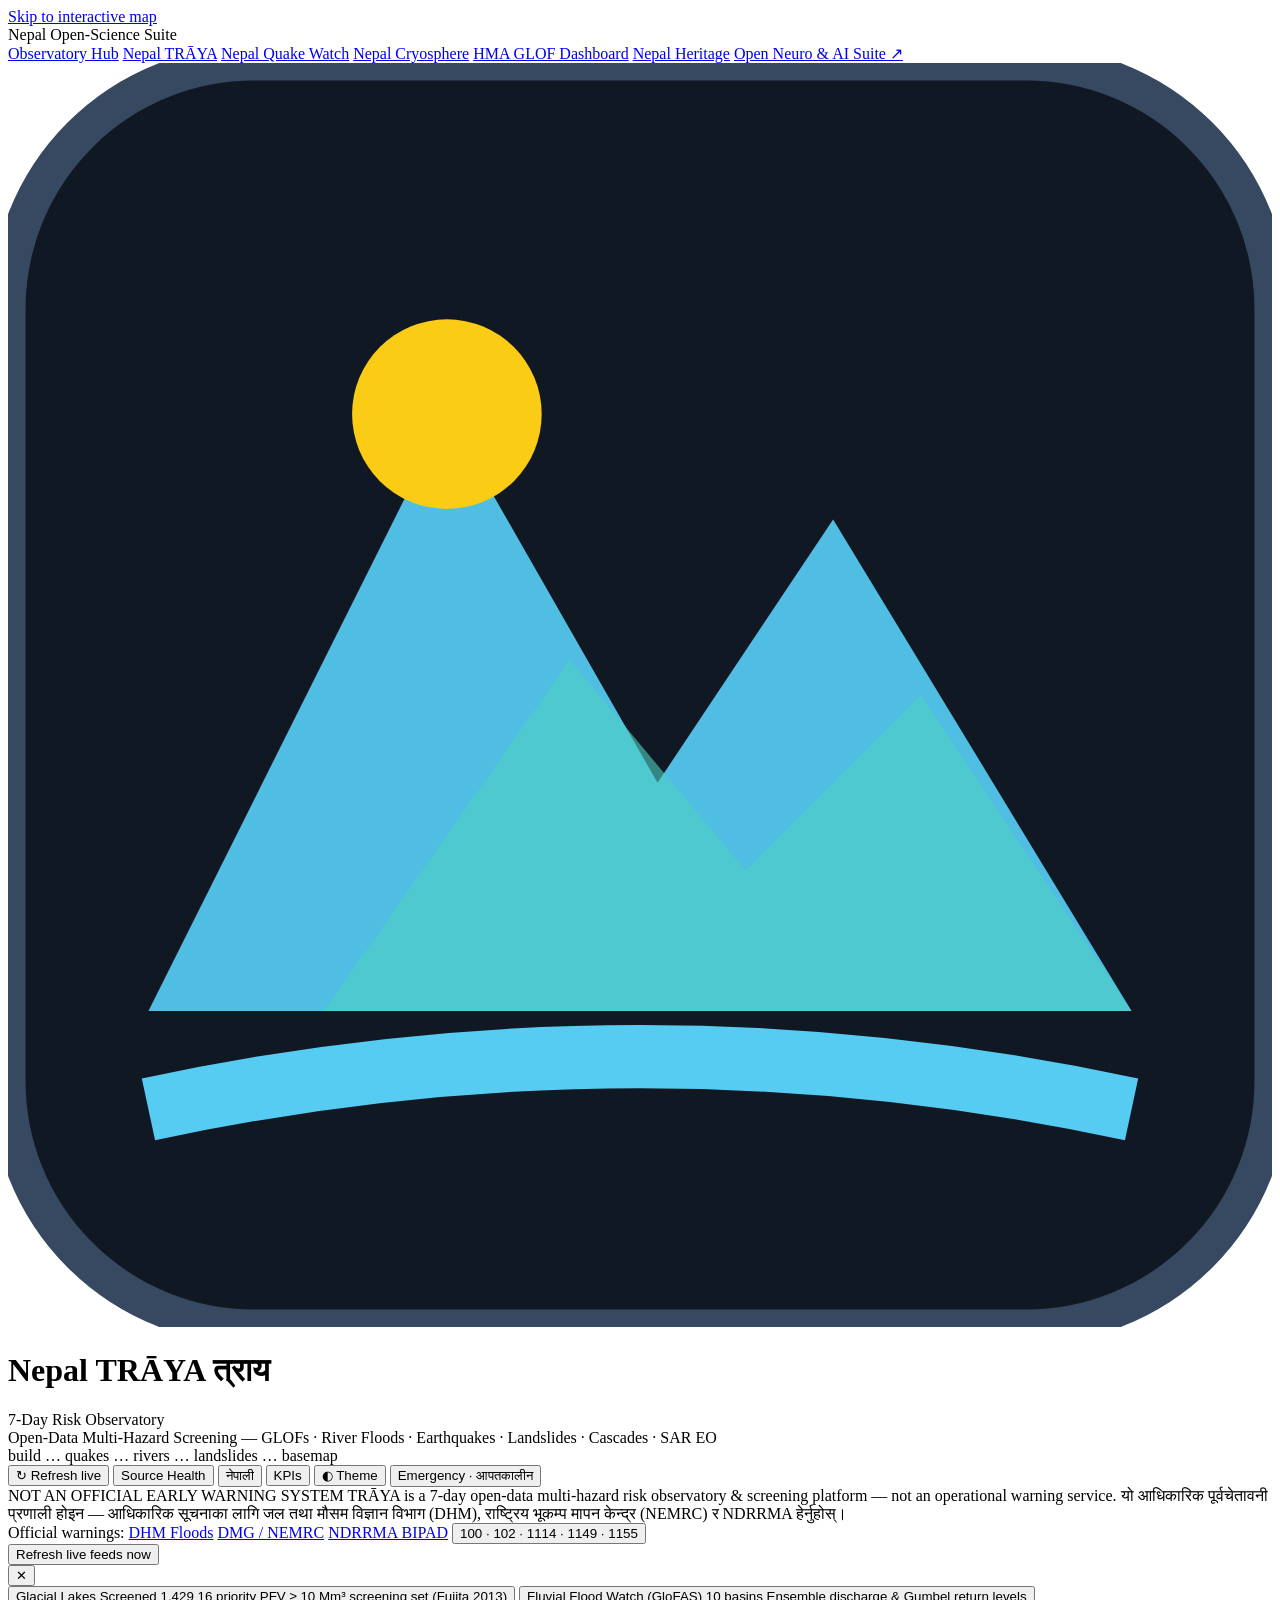
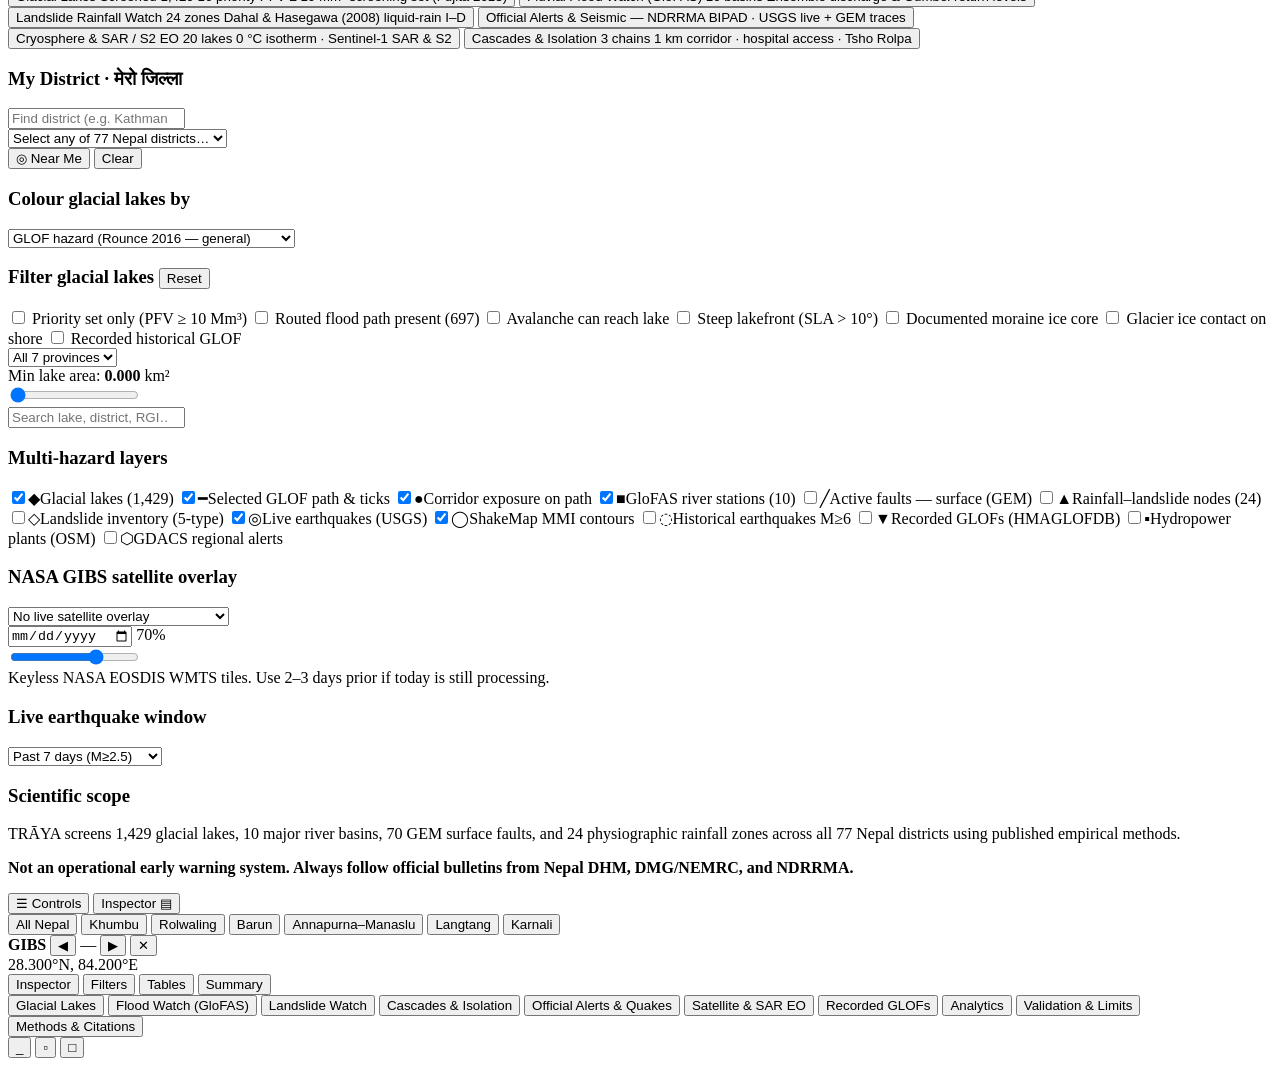
==== commit 8f928a0e: "feat(traya-2.0): Waves A-C provenance, BIPAD official feeds, 5-type landslides, cascades, isolation," ====
--- a/src/template.html
+++ b/src/template.html
@@ -3,7 +3,7 @@
 <head>
 <meta charset="utf-8">
 <meta name="viewport" content="width=device-width, initial-scale=1">
-<meta http-equiv="Content-Security-Policy" content="default-src 'self'; script-src 'self'; style-src 'self'; img-src 'self' data: blob: https://server.arcgisonline.com https://tiles.maps.eox.at https://*.tile.opentopomap.org https://tile.openstreetmap.org https://gibs.earthdata.nasa.gov https://sentinel-cogs.s3.us-west-2.amazonaws.com https://*.amazonaws.com https://earthquake.usgs.gov https://*.usgs.gov; connect-src 'self' https://earthquake.usgs.gov https://*.usgs.gov https://api.open-meteo.com https://flood-api.open-meteo.com https://earth-search.aws.element84.com https://www.gdacs.org; font-src 'self'; object-src 'none'; base-uri 'self'; form-action 'self'">
+<meta http-equiv="Content-Security-Policy" content="default-src 'self'; script-src 'self'; style-src 'self'; img-src 'self' data: blob: https://server.arcgisonline.com https://tiles.maps.eox.at https://*.tile.opentopomap.org https://tile.openstreetmap.org https://gibs.earthdata.nasa.gov https://sentinel-cogs.s3.us-west-2.amazonaws.com https://*.amazonaws.com https://earth-search.aws.element84.com https://earthquake.usgs.gov https://*.usgs.gov; connect-src 'self' https://earthquake.usgs.gov https://*.usgs.gov https://api.open-meteo.com https://flood-api.open-meteo.com https://earth-search.aws.element84.com https://www.gdacs.org; font-src 'self'; object-src 'none'; base-uri 'self'; form-action 'self'">
 <meta name="referrer" content="no-referrer">
 <meta name="color-scheme" content="dark light">
 <title>Nepal TRĀYA (त्राय) — 7-Day Open-Data Multi-Hazard Risk Observatory</title>
@@ -47,7 +47,7 @@
           <h1>Nepal TRĀYA <span class="deva brand-deva" lang="ne">त्राय</span></h1>
           <span class="brand-scope" data-i18n="brandScope">7-Day Risk Observatory</span>
         </div>
-        <div class="brand-sub" data-i18n="brandSub">Open-Data Multi-Hazard Screening — GLOFs · River Floods · Earthquakes · Landslides · Satellite EO</div>
+        <div class="brand-sub" data-i18n="brandSub">Open-Data Multi-Hazard Screening — GLOFs · River Floods · Earthquakes · Landslides · Cascades · SAR EO</div>
       </div>
     </div>
 
@@ -63,6 +63,7 @@
       </div>
       <div class="actions-bar">
         <button type="button" class="btn pri" id="btnRefreshLive" data-i18n="btnRefreshLive" title="Re-fetch live USGS earthquakes, Open-Meteo GloFAS rivers, and Open-Meteo rainfall right now">↻ Refresh live</button>
+        <button type="button" class="btn health-btn" id="btnSourceHealth" aria-haspopup="dialog" aria-controls="sourceHealthModal" title="Inspect dataset provenance, 6-state data classifications, SLA freshness, and KPI baseline scorecard"><span class="dot" aria-hidden="true"></span><span id="sourceHealthBtnLbl" data-i18n="btnSourceHealth">Source Health</span></button>
         <button type="button" class="btn" id="btnLang" data-i18n="btnLang" title="Switch interface language between English and Nepali">नेपाली</button>
         <button type="button" class="btn" id="btnKpi" data-i18n="btnKpi" aria-expanded="true" title="Toggle summary cards">KPIs</button>
         <button type="button" class="btn" id="btnTheme" data-i18n="btnTheme" title="Switch dark and light theme">◐ Theme</button>
@@ -120,19 +121,19 @@
       <span class="k-sub" id="k-ls-sub" data-i18n="kpiLsSub">Dahal &amp; Hasegawa (2008) liquid-rain I–D</span>
     </button>
     <button type="button" class="kpi" data-goto="live">
-      <span class="k-lbl" data-i18n="kpiEqLbl">Seismic &amp; Active Faults</span>
+      <span class="k-lbl" data-i18n="kpiEqLbl">Official Alerts &amp; Seismic</span>
       <span class="k-val" id="k-eq">—</span>
-      <span class="k-sub" id="k-eq-sub" data-i18n="kpiEqSub">USGS Nepal live feed + GEM surface traces</span>
+      <span class="k-sub" id="k-eq-sub" data-i18n="kpiEqSub">NDRRMA BIPAD · USGS live + GEM traces</span>
     </button>
     <button type="button" class="kpi" data-goto="sat">
-      <span class="k-lbl" data-i18n="kpiSatLbl">Cryosphere &amp; Sentinel-2 EO</span>
+      <span class="k-lbl" data-i18n="kpiSatLbl">Cryosphere &amp; SAR / S2 EO</span>
       <span class="k-val" id="k-sat">20 lakes</span>
-      <span class="k-sub" id="k-sat-sub" data-i18n="kpiSatSub">0 °C freezing level &amp; cloud-free STAC scenes</span>
-    </button>
-    <button type="button" class="kpi" data-goto="valid">
-      <span class="k-lbl" data-i18n="kpiValLbl">Validation &amp; 7-Day Cycle</span>
-      <span class="k-val" id="k-val">29/29 checks</span>
-      <span class="k-sub" id="k-val-sub" data-i18n="kpiValSub">Screening tool — not an operational warning</span>
+      <span class="k-sub" id="k-sat-sub" data-i18n="kpiSatSub">0 °C isotherm · Sentinel-1 SAR &amp; S2</span>
+    </button>
+    <button type="button" class="kpi" data-goto="cascades">
+      <span class="k-lbl" data-i18n="kpiCascLbl">Cascades &amp; Isolation</span>
+      <span class="k-val" id="k-casc">3 chains</span>
+      <span class="k-sub" id="k-casc-sub" data-i18n="kpiCascSub">1 km corridor · hospital access · Tsho Rolpa</span>
     </button>
   </section>
 
@@ -206,7 +207,7 @@
         <label class="row"><input type="checkbox" id="lRivers" checked><span class="layer-sym sym-river" aria-hidden="true">■</span><span data-i18n="lRivers">GloFAS river stations (10)</span></label>
         <label class="row"><input type="checkbox" id="lFaults"><span class="layer-sym sym-fault" aria-hidden="true">╱</span><span data-i18n="lFaults">Active faults — surface (GEM)</span></label>
         <label class="row"><input type="checkbox" id="lNodes"><span class="layer-sym sym-node" aria-hidden="true">▲</span><span data-i18n="lNodes">Rainfall–landslide nodes (24)</span></label>
-        <label class="row"><input type="checkbox" id="lLandslides"><span class="layer-sym sym-ls" aria-hidden="true">◇</span><span data-i18n="lLandslides">Catalogued landslides (OSM)</span></label>
+        <label class="row"><input type="checkbox" id="lLandslides"><span class="layer-sym sym-ls" aria-hidden="true">◇</span><span data-i18n="lLandslides">Landslide inventory (5-type)</span></label>
         <label class="row"><input type="checkbox" id="lEq" checked><span class="layer-sym sym-eq" aria-hidden="true">◎</span><span data-i18n="lEq">Live earthquakes (USGS)</span></label>
         <label class="row"><input type="checkbox" id="lMmi" checked><span class="layer-sym sym-mmi" aria-hidden="true">◯</span><span data-i18n="lMmi">ShakeMap MMI contours</span></label>
         <label class="row"><input type="checkbox" id="lEqHist"><span class="layer-sym sym-eqh" aria-hidden="true">◌</span><span data-i18n="lEqHist">Historical earthquakes M≥6</span></label>
@@ -298,8 +299,9 @@
         <button type="button" role="tab" id="tab-watch" data-tab="watch" aria-selected="true" tabindex="0" data-i18n="tabWatch">Glacial Lakes</button>
         <button type="button" role="tab" id="tab-floods" data-tab="floods" aria-selected="false" tabindex="-1" data-i18n="tabFloods">Flood Watch (GloFAS)</button>
         <button type="button" role="tab" id="tab-landslides" data-tab="landslides" aria-selected="false" tabindex="-1" data-i18n="tabLandslides">Landslide Watch</button>
-        <button type="button" role="tab" id="tab-live" data-tab="live" aria-selected="false" tabindex="-1" data-i18n="tabLive">Earthquakes &amp; Faults</button>
-        <button type="button" role="tab" id="tab-sat" data-tab="sat" aria-selected="false" tabindex="-1" data-i18n="tabSat">Satellite &amp; Cryosphere</button>
+        <button type="button" role="tab" id="tab-cascades" data-tab="cascades" aria-selected="false" tabindex="-1" data-i18n="tabCascades">Cascades &amp; Isolation</button>
+        <button type="button" role="tab" id="tab-live" data-tab="live" aria-selected="false" tabindex="-1" data-i18n="tabLive">Official Alerts &amp; Quakes</button>
+        <button type="button" role="tab" id="tab-sat" data-tab="sat" aria-selected="false" tabindex="-1" data-i18n="tabSat">Satellite &amp; SAR EO</button>
         <button type="button" role="tab" id="tab-glof" data-tab="glof" aria-selected="false" tabindex="-1" data-i18n="tabGlof">Recorded GLOFs</button>
         <button type="button" role="tab" id="tab-charts" data-tab="charts" aria-selected="false" tabindex="-1" data-i18n="tabCharts">Analytics</button>
         <button type="button" role="tab" id="tab-valid" data-tab="valid" aria-selected="false" tabindex="-1" data-i18n="tabValid">Validation &amp; Limits</button>
@@ -389,6 +391,22 @@
   </div>
 </div>
 
+<!-- 8. TRĀYA 2.0 Source Health, 6-State Provenance & KPI Baseline Modal -->
+<div id="sourceHealthModal" class="modal-backdrop" hidden role="dialog" aria-modal="true" aria-labelledby="sourceHealthTitle">
+  <div class="modal-dialog modal-wide">
+    <div class="modal-head">
+      <div>
+        <h2 id="sourceHealthTitle" data-i18n="shTitle">Source Health, Provenance &amp; KPI Scorecard</h2>
+        <div class="muted" id="sourceHealthSub" data-i18n="shSubtitle">6-state epistemic data classification, SLA freshness (NPT), fallback transparency &amp; dataset licences</div>
+      </div>
+      <button type="button" class="btn sm" id="btnCloseSourceHealth" data-i18n="emergClose">Close</button>
+    </div>
+    <div id="sourceHealthBody" aria-live="polite">
+      <p class="loading" data-i18n="shLoading">Loading provenance manifest &amp; KPI baseline…</p>
+    </div>
+  </div>
+</div>
+
 <script src="vendor/leaflet/leaflet.js"></script>
 <script type="module" src="assets/app.js"></script>
 </body>
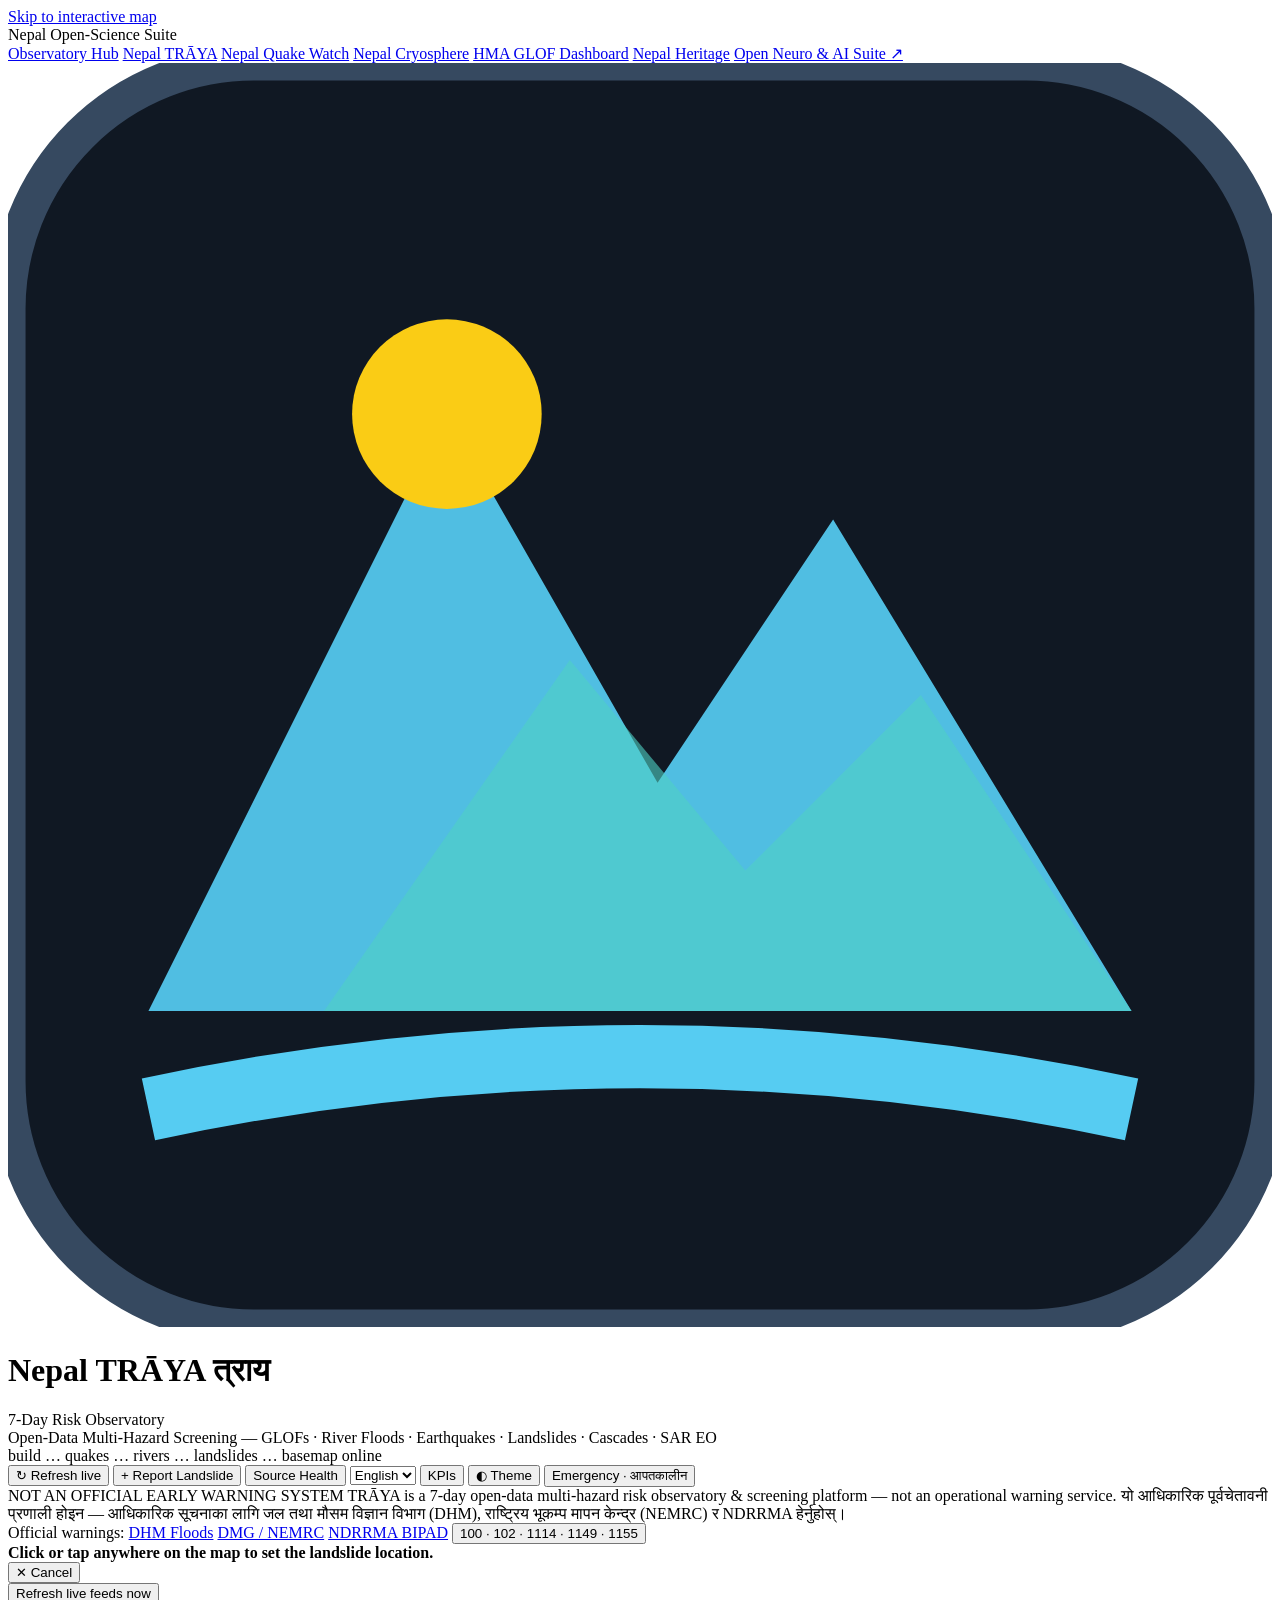
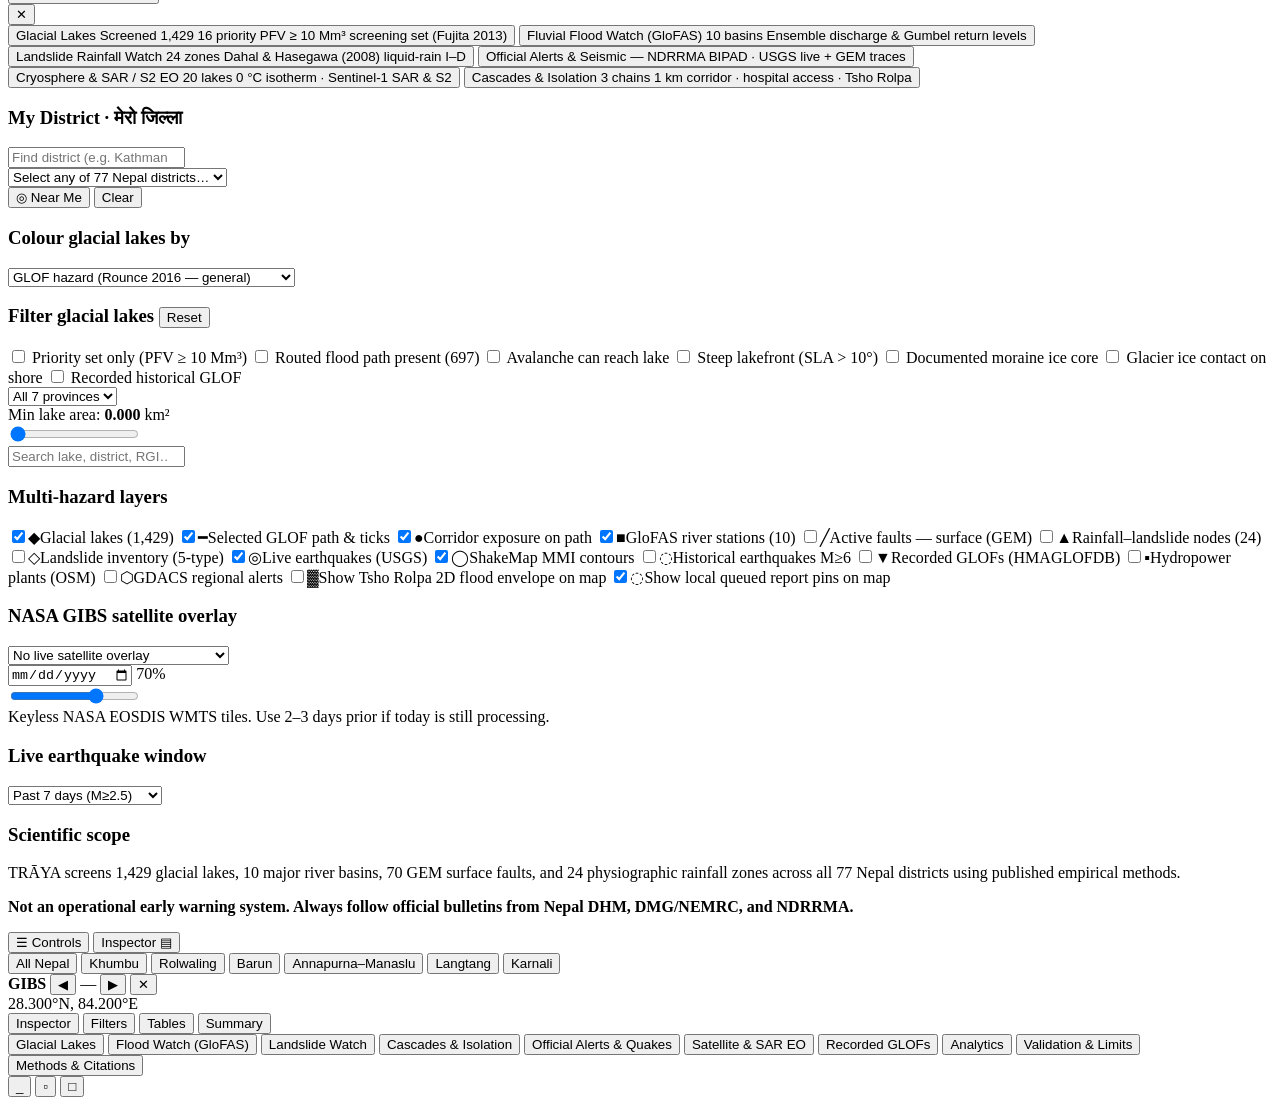
==== commit 01ceb0bc: "feat(traya-2.1): fix OSM 403 referrer policy & fallback, #5 offline PWA reporting, #8 Tsho Rolpa 2D " ====
--- a/src/template.html
+++ b/src/template.html
@@ -3,9 +3,11 @@
 <head>
 <meta charset="utf-8">
 <meta name="viewport" content="width=device-width, initial-scale=1">
-<meta http-equiv="Content-Security-Policy" content="default-src 'self'; script-src 'self'; style-src 'self'; img-src 'self' data: blob: https://server.arcgisonline.com https://tiles.maps.eox.at https://*.tile.opentopomap.org https://tile.openstreetmap.org https://gibs.earthdata.nasa.gov https://sentinel-cogs.s3.us-west-2.amazonaws.com https://*.amazonaws.com https://earth-search.aws.element84.com https://earthquake.usgs.gov https://*.usgs.gov; connect-src 'self' https://earthquake.usgs.gov https://*.usgs.gov https://api.open-meteo.com https://flood-api.open-meteo.com https://earth-search.aws.element84.com https://www.gdacs.org; font-src 'self'; object-src 'none'; base-uri 'self'; form-action 'self'">
-<meta name="referrer" content="no-referrer">
+<meta http-equiv="Content-Security-Policy" content="default-src 'self'; script-src 'self'; style-src 'self'; img-src 'self' data: blob: https://server.arcgisonline.com https://tiles.maps.eox.at https://*.tile.opentopomap.org https://tile.openstreetmap.org https://*.basemaps.cartocdn.com https://gibs.earthdata.nasa.gov https://sentinel-cogs.s3.us-west-2.amazonaws.com https://*.amazonaws.com https://earth-search.aws.element84.com https://earthquake.usgs.gov https://*.usgs.gov; connect-src 'self' https://earthquake.usgs.gov https://*.usgs.gov https://api.open-meteo.com https://flood-api.open-meteo.com https://earth-search.aws.element84.com https://www.gdacs.org; font-src 'self'; object-src 'none'; base-uri 'self'; form-action 'self'">
+<meta name="referrer" content="strict-origin-when-cross-origin">
 <meta name="color-scheme" content="dark light">
+<meta name="theme-color" content="#0a0f16">
+<link rel="manifest" href="manifest.webmanifest">
 <title>Nepal TRĀYA (त्राय) — 7-Day Open-Data Multi-Hazard Risk Observatory</title>
 <meta name="description" content="Nepal TRĀYA (त्राय): 7-day open-data multi-hazard risk observatory and screening platform covering glacial lake outburst floods (GLOFs), Copernicus GloFAS river floods, USGS earthquakes, GEM surface faults, and Dahal-Hasegawa rainfall-landslides across all 77 Nepal districts. Not an official early warning system.">
 <link rel="canonical" href="https://prazg.github.io/Nepal_TRAYA/">
@@ -60,11 +62,20 @@
         <span class="pill" id="pill-flood" title="Copernicus GloFAS 10-basin river flood watch"><span class="dot"></span>rivers …</span>
         <span class="pill" id="pill-ls" title="Dahal &amp; Hasegawa (2008) liquid-rain landslide threshold watch"><span class="dot"></span>landslides …</span>
         <span class="pill" id="pill-base" title="Active map basemap status"><span class="dot"></span>basemap</span>
+        <span class="pill" id="pill-net" title="Offline PWA connectivity and local field report queue status"><span class="dot"></span>online</span>
       </div>
       <div class="actions-bar">
         <button type="button" class="btn pri" id="btnRefreshLive" data-i18n="btnRefreshLive" title="Re-fetch live USGS earthquakes, Open-Meteo GloFAS rivers, and Open-Meteo rainfall right now">↻ Refresh live</button>
+        <button type="button" class="btn" id="btnReportHeader" data-i18n="btnReportLandslide" aria-haspopup="dialog" aria-controls="reportModal" title="Queue an offline, EXIF-stripped community landslide field report">+ Report Landslide</button>
         <button type="button" class="btn health-btn" id="btnSourceHealth" aria-haspopup="dialog" aria-controls="sourceHealthModal" title="Inspect dataset provenance, 6-state data classifications, SLA freshness, and KPI baseline scorecard"><span class="dot" aria-hidden="true"></span><span id="sourceHealthBtnLbl" data-i18n="btnSourceHealth">Source Health</span></button>
-        <button type="button" class="btn" id="btnLang" data-i18n="btnLang" title="Switch interface language between English and Nepali">नेपाली</button>
+        <select id="langSelect" class="btn lang-select" aria-label="Language / भाषा" title="Select interface language (6 Nepal languages)">
+          <option value="en">English</option>
+          <option value="ne">नेपाली</option>
+          <option value="mai">मैथिली</option>
+          <option value="bho">भोजपुरी</option>
+          <option value="thr">थारू</option>
+          <option value="taj">तामाङ</option>
+        </select>
         <button type="button" class="btn" id="btnKpi" data-i18n="btnKpi" aria-expanded="true" title="Toggle summary cards">KPIs</button>
         <button type="button" class="btn" id="btnTheme" data-i18n="btnTheme" title="Switch dark and light theme">◐ Theme</button>
         <button type="button" class="btn emerg" id="btnEmergency" data-i18n="btnEmergency" aria-haspopup="dialog" aria-controls="emergencyModal">Emergency · आपतकालीन</button>
@@ -88,8 +99,15 @@
     </div>
   </section>
 
-  <!-- Dynamic Stale Snapshot, Compound Hazard & Live Toast Alerts -->
+  <!-- Dynamic Regional Language Draft, Map Pick, Stale Snapshot, Compound Hazard & Live Toast Alerts -->
   <div id="alertStack">
+    <div id="langDraftBar" class="alert-banner lang-draft-bar" data-lang-draft-notice hidden role="note" aria-live="polite">
+      <div class="alert-banner-msg"><span class="hbadge h-info">Regional Draft</span> <span data-i18n="langDraftNotice">Regional language interface draft (pending native-speaker linguistic review). Official Government of Nepal warnings are issued in Nepali/English by DHM, DMG/NEMRC &amp; NDRRMA.</span></div>
+    </div>
+    <div id="mapPickBanner" class="alert-banner pick-banner is-hidden" role="status" aria-live="polite">
+      <div class="alert-banner-msg"><b data-i18n="repPickHint">Click or tap anywhere on the map to set the landslide location.</b></div>
+      <button type="button" class="btn sm" id="btnCancelMapPick">✕ Cancel</button>
+    </div>
     <div id="staleBanner" class="alert-banner stale-warn is-hidden" role="status" aria-live="polite">
       <div class="alert-banner-msg" id="staleBannerMsg"></div>
       <button type="button" class="btn sm pri" id="btnStaleRefresh" data-i18n="staleRefreshCta">Refresh live feeds now</button>
@@ -214,6 +232,8 @@
         <label class="row"><input type="checkbox" id="lGlof"><span class="layer-sym sym-glof" aria-hidden="true">▼</span><span data-i18n="lGlof">Recorded GLOFs (HMAGLOFDB)</span></label>
         <label class="row"><input type="checkbox" id="lHydro"><span class="layer-sym sym-hydro" aria-hidden="true">▪</span><span data-i18n="lHydro">Hydropower plants (OSM)</span></label>
         <label class="row"><input type="checkbox" id="lGdacs"><span class="layer-sym sym-gdacs" aria-hidden="true">⬡</span><span data-i18n="lGdacs">GDACS regional alerts</span></label>
+        <label class="row"><input type="checkbox" id="lTsho2d"><span class="layer-sym sym-tsho2d" aria-hidden="true">▓</span><span data-i18n="tr2dToggleLayer">Show Tsho Rolpa 2D flood envelope on map</span></label>
+        <label class="row"><input type="checkbox" id="lLocalReports" checked><span class="layer-sym sym-localrep" aria-hidden="true">◌</span><span data-i18n="repShowLocalPins">Show local queued report pins on map</span></label>
       </section>
 
       <section class="blk">
@@ -407,6 +427,173 @@
   </div>
 </div>
 
+<!-- 9. TRĀYA 2.0 Offline-First PWA Community Landslide Reporting Modal (TRAYA-008) -->
+<div id="reportModal" class="modal-backdrop" hidden role="dialog" aria-modal="true" aria-labelledby="repModalTitle">
+  <div class="modal-dialog modal-wide">
+    <div class="modal-head">
+      <div>
+        <h2 id="repModalTitle" data-i18n="repModalTitle">Community Landslide Field Report (Offline Queue)</h2>
+        <div class="muted" id="repModalSub" data-i18n="repModalSub">Capture field slope-failure observations offline. Photos have EXIF/GPS stripped and notes are scrubbed of personal details before storage.</div>
+      </div>
+      <button type="button" class="btn sm" id="btnCloseReportModal" data-i18n="emergClose">Close</button>
+    </div>
+
+    <div class="callout info">
+      <span class="dc-badge dc-forecast">feature_type: hazard_report</span>
+      <span class="dc-badge dc-cached">pilot_sandbox_post_mou</span>
+      <div class="field-gap">
+        <b>Offline pilot sandbox:</b> Photos are EXIF-stripped and PII is redacted on-device; live agency submission awaits signed NDRRMA/DEOC MOU.
+        <span class="muted" data-i18n="repGovernanceNote">Pilot sandbox (post-MOU agency moderation): Reports remain ONLY on your device until exported for NDRRMA/DEOC human review — never auto-published or auto-merged into official records.</span>
+      </div>
+    </div>
+
+    <div class="report-modal-grid">
+      <form id="reportForm" class="rep-form" novalidate>
+        <div class="rep-section-head">
+          <h3>1. Location &amp; Administrative Context</h3>
+          <div class="btn-row">
+            <button type="button" class="btn sm pri" id="btnRepGps" data-i18n="repUseGps">◎ Use Device GPS</button>
+            <button type="button" class="btn sm" id="btnRepPickMap" data-i18n="repPickOnMap">⊕ Pick on Map</button>
+          </div>
+        </div>
+        <div class="muted" id="repLocStatus" aria-live="polite"></div>
+
+        <div class="form-grid-2">
+          <label class="form-field">
+            <span>Latitude (°N) *</span>
+            <input type="number" id="repLat" step="0.00001" min="26.0" max="31.0" placeholder="e.g. 27.71640" required>
+          </label>
+          <label class="form-field">
+            <span>Longitude (°E) *</span>
+            <input type="number" id="repLon" step="0.00001" min="79.5" max="88.8" placeholder="e.g. 86.16520" required>
+          </label>
+          <label class="form-field">
+            <span>Nepal District (77)</span>
+            <select id="repDistrict" aria-label="Landslide report district">
+              <option value="">Auto-resolve or select district…</option>
+            </select>
+          </label>
+          <label class="form-field">
+            <span>Province</span>
+            <input type="text" id="repProvince" readonly placeholder="Auto-filled from district">
+          </label>
+        </div>
+
+        <label class="form-field">
+          <span>Municipality / Ward (optional)</span>
+          <input type="text" id="repMuniWard" maxlength="100" placeholder="e.g. Gaurishankar RM-5">
+        </label>
+
+        <div class="form-grid-3">
+          <label class="form-field">
+            <span data-i18n="repTimePrecision">Date precision</span>
+            <select id="repTimePrecision">
+              <option value="exact_hour">Exact hour</option>
+              <option value="day" selected>Day</option>
+              <option value="month">Month</option>
+              <option value="year">Year</option>
+              <option value="unknown">Unknown (undated)</option>
+            </select>
+          </label>
+          <label class="form-field">
+            <span data-i18n="repDate">Event date (optional)</span>
+            <input type="date" id="repEventDate">
+          </label>
+          <label class="form-field">
+            <span>Hour (UTC/local, optional)</span>
+            <input type="time" id="repEventTime">
+          </label>
+        </div>
+
+        <div class="form-grid-2">
+          <label class="form-field">
+            <span data-i18n="repTrigger">Apparent trigger</span>
+            <select id="repTrigger">
+              <option value="rainfall">Rainfall / monsoon</option>
+              <option value="earthquake">Earthquake / shaking</option>
+              <option value="road_cut">Road cut / excavation</option>
+              <option value="river_undercut">River toe undercut</option>
+              <option value="snowmelt">Snowmelt / freeze-thaw</option>
+              <option value="unknown">Unknown</option>
+            </select>
+          </label>
+          <label class="form-field">
+            <span data-i18n="repRoadBlocked">Road blocked?</span>
+            <select id="repRoadBlocked">
+              <option value="">Unknown / not observed</option>
+              <option value="yes">Yes — road blocked</option>
+              <option value="no">No — road clear</option>
+            </select>
+          </label>
+        </div>
+
+        <div class="form-grid-2">
+          <label class="form-field">
+            <span>Observed fatalities (optional — leave blank if unknown)</span>
+            <input type="number" id="repFatalities" min="1" step="1" placeholder="Leave blank → null (never forced to 0)">
+          </label>
+          <label class="form-field">
+            <span>Observed injuries (optional — leave blank if unknown)</span>
+            <input type="number" id="repInjuries" min="1" step="1" placeholder="Leave blank → null (never forced to 0)">
+          </label>
+        </div>
+
+        <label class="form-field">
+          <span data-i18n="repNotesLabel">Observation notes (omit personal names &amp; phone numbers)</span>
+          <textarea id="repNotes" rows="3" maxlength="1000" placeholder="Describe slope movement, road/bridge impacts, debris width…"></textarea>
+        </label>
+        <div id="repPiiPreview" class="pii-preview-box" aria-live="polite">
+          <span class="muted" data-i18n="repPiiNotice">Automatic PII redaction strips phone numbers, emails, IDs, and @handles before saving.</span>
+        </div>
+
+        <div class="form-field">
+          <label for="repPhoto" data-i18n="repPhotoLabel">Field photo (optional — EXIF stripped on device)</label>
+          <input type="file" id="repPhoto" accept="image/*" capture="environment">
+          <div id="repPhotoStatus" class="rep-photo-box is-hidden" aria-live="polite">
+            <img id="repPhotoPreview" class="rep-photo-thumb is-hidden" alt="EXIF-stripped field photo preview">
+            <div class="rep-photo-meta">
+              <div id="repPhotoMetaText" class="muted"></div>
+              <button type="button" class="btn sm" id="btnRepClearPhoto">✕ Remove photo</button>
+            </div>
+          </div>
+        </div>
+
+        <div id="repDupWarn" class="callout is-hidden" role="status" aria-live="polite"></div>
+        <div id="repFormStatus" class="muted" aria-live="polite"></div>
+
+        <div class="btn-row">
+          <button type="submit" class="btn pri" id="btnRepSave" data-i18n="repSaveOffline">Save to Offline Queue</button>
+          <button type="button" class="btn" id="btnRepReset">Reset form</button>
+        </div>
+      </form>
+
+      <section class="rep-queue-panel" aria-label="Queued offline landslide reports">
+        <div class="rep-section-head">
+          <h3 id="repQueueHeading"><span data-i18n="repQueueTitle">Local Offline Queue (Pending DEOC Review)</span> <span class="mono" id="repQueueBadge">(0)</span></h3>
+        </div>
+        <label class="row">
+          <input type="checkbox" id="chkShowLocalPins" checked>
+          <span data-i18n="repShowLocalPins">Show local queued report pins on map</span>
+        </label>
+        <div class="btn-row">
+          <button type="button" class="btn sm pri" id="btnExportModerationBundle" data-i18n="repExportBundle">⬇ Export Redacted Moderation Bundle (JSON)</button>
+        </div>
+        <div id="repQueueList" class="rep-queue-list field-gap" aria-live="polite"></div>
+
+        <details class="review-queue-panel field-gap" id="repUatSandboxDetails">
+          <summary>
+            <span>▸ Pre-MOU Agency Moderation Sandbox Fixtures (<code>data/moderation_queue.json</code>)</span>
+            <span class="fb-tag is-mou">public_live_endpoint_enabled: false</span>
+          </summary>
+          <div class="review-queue-body" id="repUatSandboxBody">
+            <p class="loading">Loading sandbox fixtures…</p>
+          </div>
+        </details>
+      </section>
+    </div>
+  </div>
+</div>
+
 <script src="vendor/leaflet/leaflet.js"></script>
 <script type="module" src="assets/app.js"></script>
 </body>
